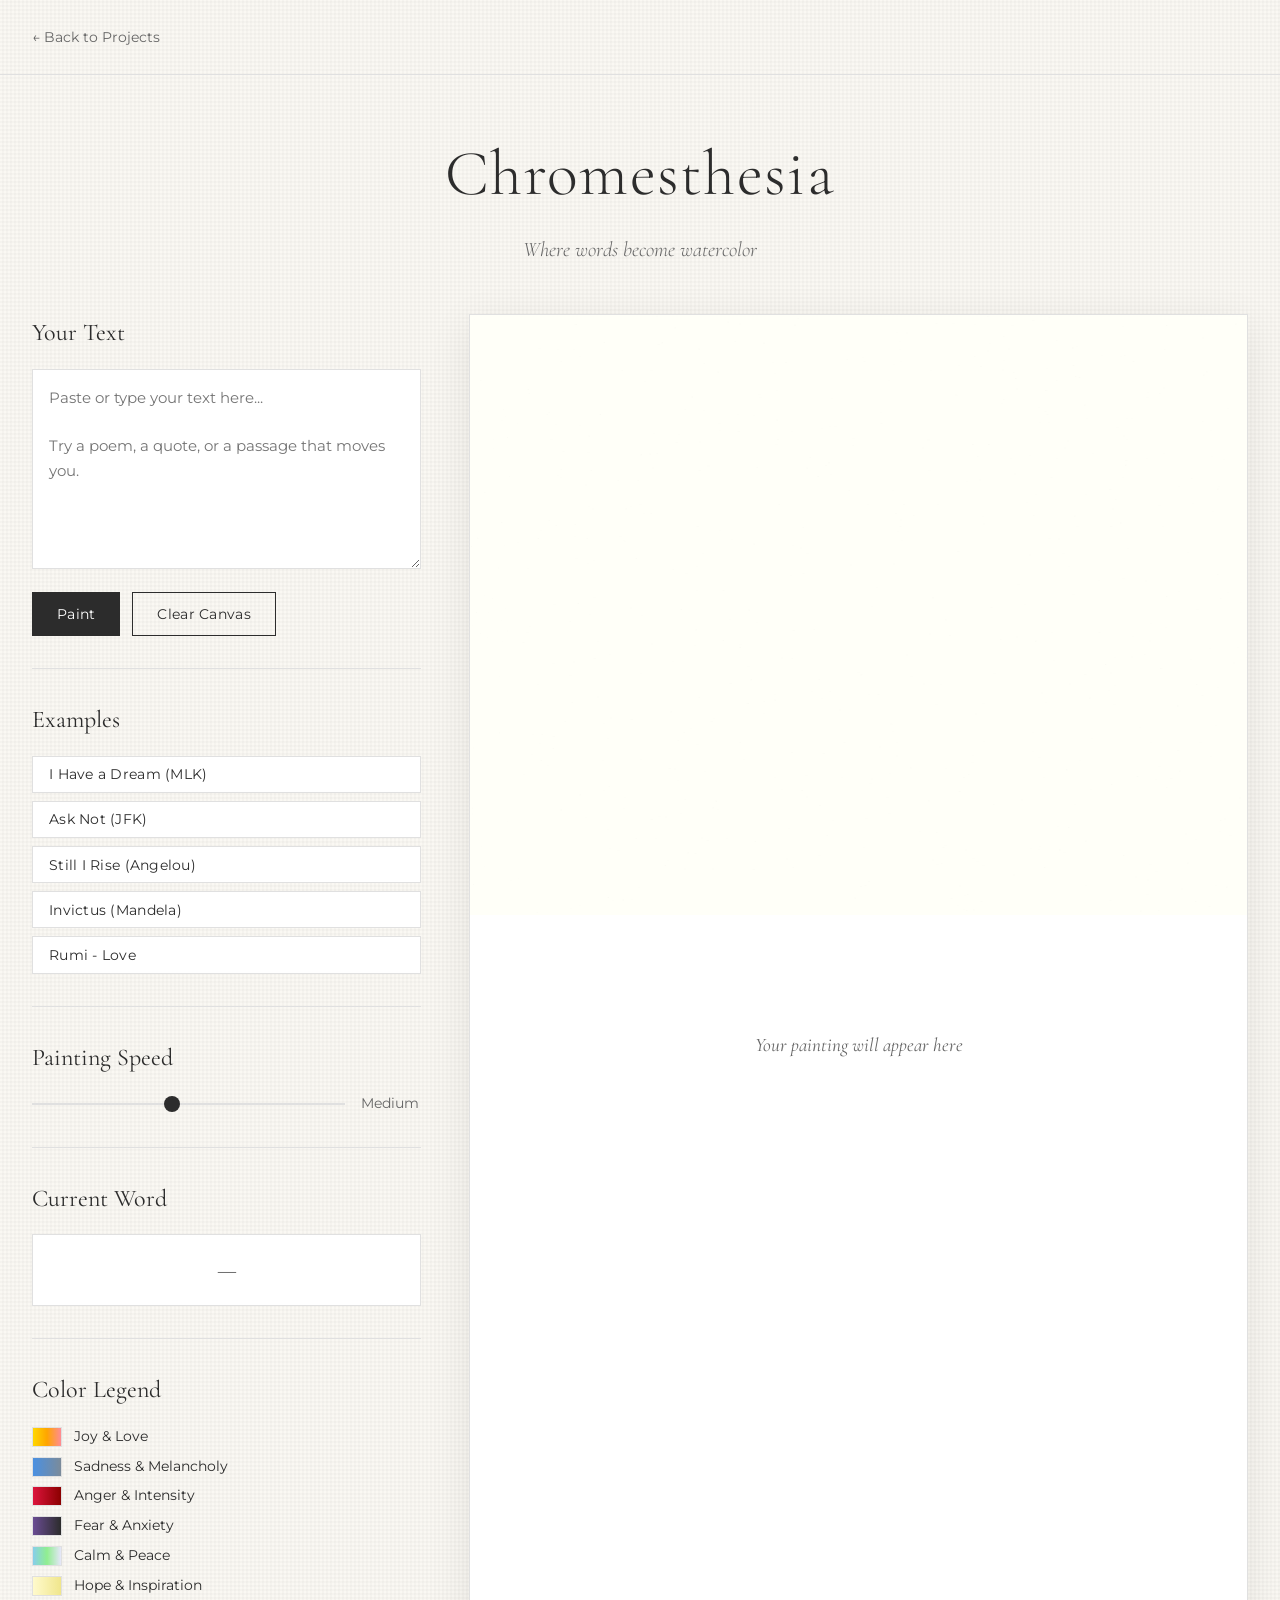
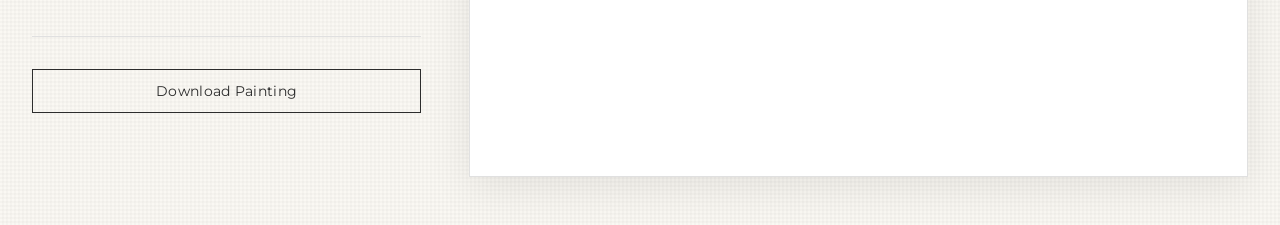
==== chromesthesia/index.html @ ac42b3e2 "Add Chromesthesia: A watercolor synesthesia web app - Creates beautiful watercolor paintings from te" ====
<!DOCTYPE html>
<html lang="en">
<head>
    <meta charset="UTF-8">
    <meta name="viewport" content="width=device-width, initial-scale=1.0">
    <title>Chromesthesia - Words as Watercolor</title>
    <link rel="preconnect" href="https://fonts.googleapis.com">
    <link rel="preconnect" href="https://fonts.gstatic.com" crossorigin>
    <link href="https://fonts.googleapis.com/css2?family=Cormorant+Garamond:ital,wght@0,300;0,400;0,500;1,300&family=Montserrat:wght@300;400&display=swap" rel="stylesheet">

    <style>
        * {
            margin: 0;
            padding: 0;
            box-sizing: border-box;
        }

        :root {
            --primary-text: #2c2c2c;
            --secondary-text: #666;
            --subtle-border: #e0e0e0;
            --paper-bg: #faf8f3;
        }

        body {
            font-family: 'Montserrat', sans-serif;
            background-color: var(--paper-bg);
            background-image:
                repeating-linear-gradient(0deg, transparent, transparent 2px, rgba(0,0,0,.02) 2px, rgba(0,0,0,.02) 4px),
                repeating-linear-gradient(90deg, transparent, transparent 2px, rgba(0,0,0,.02) 2px, rgba(0,0,0,.02) 4px);
            color: var(--primary-text);
            line-height: 1.6;
            min-height: 100vh;
        }

        nav {
            padding: 1.5rem 2rem;
            border-bottom: 1px solid var(--subtle-border);
        }

        nav a {
            color: var(--secondary-text);
            text-decoration: none;
            font-size: 0.9rem;
            transition: color 0.3s ease;
        }

        nav a:hover {
            color: var(--primary-text);
        }

        main {
            max-width: 1400px;
            margin: 0 auto;
            padding: 3rem 2rem;
        }

        header {
            text-align: center;
            margin-bottom: 3rem;
        }

        h1 {
            font-family: 'Cormorant Garamond', serif;
            font-size: 4rem;
            font-weight: 300;
            letter-spacing: 0.02em;
            margin-bottom: 0.5rem;
            color: var(--primary-text);
        }

        .subtitle {
            font-family: 'Cormorant Garamond', serif;
            font-size: 1.3rem;
            font-style: italic;
            color: var(--secondary-text);
            font-weight: 300;
        }

        .main-container {
            display: grid;
            grid-template-columns: 1fr 2fr;
            gap: 3rem;
            margin-top: 3rem;
        }

        .controls-panel {
            position: sticky;
            top: 2rem;
            height: fit-content;
        }

        .canvas-container {
            background: white;
            border: 1px solid var(--subtle-border);
            box-shadow: 0 10px 40px rgba(0,0,0,0.08);
            position: relative;
            overflow: hidden;
        }

        #watercolorCanvas {
            width: 100%;
            height: 600px;
            display: block;
            cursor: crosshair;
        }

        .section {
            margin-bottom: 2rem;
            padding-bottom: 2rem;
            border-bottom: 1px solid var(--subtle-border);
        }

        .section:last-child {
            border-bottom: none;
        }

        .section h2 {
            font-family: 'Cormorant Garamond', serif;
            font-size: 1.5rem;
            font-weight: 400;
            margin-bottom: 1rem;
            color: var(--primary-text);
        }

        textarea {
            width: 100%;
            min-height: 200px;
            padding: 1rem;
            border: 1px solid var(--subtle-border);
            background: white;
            font-family: 'Montserrat', sans-serif;
            font-size: 0.95rem;
            line-height: 1.6;
            resize: vertical;
            transition: border-color 0.3s ease;
        }

        textarea:focus {
            outline: none;
            border-color: #999;
        }

        .button-group {
            display: flex;
            gap: 0.75rem;
            margin-top: 1rem;
            flex-wrap: wrap;
        }

        button {
            padding: 0.75rem 1.5rem;
            border: 1px solid var(--primary-text);
            background: var(--primary-text);
            color: white;
            font-family: 'Montserrat', sans-serif;
            font-size: 0.9rem;
            cursor: pointer;
            transition: all 0.3s ease;
            letter-spacing: 0.02em;
        }

        button:hover {
            background: transparent;
            color: var(--primary-text);
        }

        button.secondary {
            background: transparent;
            color: var(--primary-text);
        }

        button.secondary:hover {
            background: var(--primary-text);
            color: white;
        }

        .examples-grid {
            display: grid;
            grid-template-columns: 1fr;
            gap: 0.5rem;
        }

        .example-btn {
            padding: 0.6rem 1rem;
            background: white;
            color: var(--primary-text);
            border: 1px solid var(--subtle-border);
            text-align: left;
            font-size: 0.85rem;
        }

        .example-btn:hover {
            border-color: var(--primary-text);
            background: var(--paper-bg);
        }

        .speed-control {
            display: flex;
            align-items: center;
            gap: 1rem;
            margin-top: 1rem;
        }

        .speed-control input[type="range"] {
            flex: 1;
            height: 2px;
            background: var(--subtle-border);
            outline: none;
            -webkit-appearance: none;
        }

        .speed-control input[type="range"]::-webkit-slider-thumb {
            -webkit-appearance: none;
            appearance: none;
            width: 16px;
            height: 16px;
            background: var(--primary-text);
            cursor: pointer;
            border-radius: 50%;
        }

        .speed-control input[type="range"]::-moz-range-thumb {
            width: 16px;
            height: 16px;
            background: var(--primary-text);
            cursor: pointer;
            border-radius: 50%;
            border: none;
        }

        .speed-label {
            font-size: 0.85rem;
            color: var(--secondary-text);
            min-width: 60px;
        }

        .current-word {
            margin-top: 1rem;
            padding: 1rem;
            background: white;
            border: 1px solid var(--subtle-border);
            min-height: 60px;
            display: flex;
            align-items: center;
            justify-content: center;
        }

        .current-word-text {
            font-family: 'Cormorant Garamond', serif;
            font-size: 1.5rem;
            font-style: italic;
            color: var(--secondary-text);
        }

        .legend {
            margin-top: 1rem;
        }

        .legend-item {
            display: flex;
            align-items: center;
            gap: 0.75rem;
            margin-bottom: 0.5rem;
            font-size: 0.85rem;
        }

        .legend-color {
            width: 30px;
            height: 20px;
            border: 1px solid var(--subtle-border);
        }

        .canvas-overlay {
            position: absolute;
            top: 0;
            left: 0;
            right: 0;
            bottom: 0;
            display: flex;
            align-items: center;
            justify-content: center;
            pointer-events: none;
            color: var(--secondary-text);
            font-family: 'Cormorant Garamond', serif;
            font-size: 1.2rem;
            font-style: italic;
        }

        .canvas-overlay.hidden {
            display: none;
        }

        @media (max-width: 1024px) {
            .main-container {
                grid-template-columns: 1fr;
            }

            .controls-panel {
                position: static;
            }

            h1 {
                font-size: 3rem;
            }
        }

        @media (max-width: 640px) {
            h1 {
                font-size: 2.5rem;
            }

            main {
                padding: 2rem 1rem;
            }

            #watercolorCanvas {
                height: 400px;
            }
        }

        .info-text {
            font-size: 0.85rem;
            color: var(--secondary-text);
            line-height: 1.6;
            margin-top: 0.5rem;
        }
    </style>
</head>
<body>
    <nav>
        <a href="/">← Back to Projects</a>
    </nav>

    <main>
        <header>
            <h1>Chromesthesia</h1>
            <p class="subtitle">Where words become watercolor</p>
        </header>

        <div class="main-container">
            <div class="controls-panel">
                <div class="section">
                    <h2>Your Text</h2>
                    <textarea id="textInput" placeholder="Paste or type your text here...

Try a poem, a quote, or a passage that moves you."></textarea>
                    <div class="button-group">
                        <button id="paintBtn">Paint</button>
                        <button id="clearBtn" class="secondary">Clear Canvas</button>
                    </div>
                </div>

                <div class="section">
                    <h2>Examples</h2>
                    <div class="examples-grid">
                        <button class="example-btn" data-example="mlk">I Have a Dream (MLK)</button>
                        <button class="example-btn" data-example="jfk">Ask Not (JFK)</button>
                        <button class="example-btn" data-example="angelou">Still I Rise (Angelou)</button>
                        <button class="example-btn" data-example="mandela">Invictus (Mandela)</button>
                        <button class="example-btn" data-example="rumi">Rumi - Love</button>
                    </div>
                </div>

                <div class="section">
                    <h2>Painting Speed</h2>
                    <div class="speed-control">
                        <input type="range" id="speedSlider" min="1" max="10" value="5" step="1">
                        <span class="speed-label" id="speedLabel">Medium</span>
                    </div>
                </div>

                <div class="section">
                    <h2>Current Word</h2>
                    <div class="current-word">
                        <span class="current-word-text" id="currentWord">—</span>
                    </div>
                </div>

                <div class="section">
                    <h2>Color Legend</h2>
                    <div class="legend">
                        <div class="legend-item">
                            <div class="legend-color" style="background: linear-gradient(to right, #FFD700, #FFA500, #FF8C94);"></div>
                            <span>Joy & Love</span>
                        </div>
                        <div class="legend-item">
                            <div class="legend-color" style="background: linear-gradient(to right, #4A90E2, #7B8B9A);"></div>
                            <span>Sadness & Melancholy</span>
                        </div>
                        <div class="legend-item">
                            <div class="legend-color" style="background: linear-gradient(to right, #DC143C, #8B0000);"></div>
                            <span>Anger & Intensity</span>
                        </div>
                        <div class="legend-item">
                            <div class="legend-color" style="background: linear-gradient(to right, #6A4C93, #2C2C2C);"></div>
                            <span>Fear & Anxiety</span>
                        </div>
                        <div class="legend-item">
                            <div class="legend-color" style="background: linear-gradient(to right, #87CEEB, #90EE90, #E6E6FA);"></div>
                            <span>Calm & Peace</span>
                        </div>
                        <div class="legend-item">
                            <div class="legend-color" style="background: linear-gradient(to right, #FFFACD, #F0E68C);"></div>
                            <span>Hope & Inspiration</span>
                        </div>
                    </div>
                </div>

                <div class="section">
                    <button id="downloadBtn" class="secondary" style="width: 100%;">Download Painting</button>
                </div>
            </div>

            <div class="canvas-container">
                <canvas id="watercolorCanvas"></canvas>
                <div class="canvas-overlay" id="canvasOverlay">
                    Your painting will appear here
                </div>
            </div>
        </div>
    </main>

    <script>
        // Emotion-to-color mapping dictionary
        const emotionColors = {
            // Joy & Positive
            joy: ['#FFD700', '#FFA500', '#FFB347'],
            happy: ['#FFD700', '#FFA500', '#FFE5B4'],
            love: ['#FF6B9D', '#FF8C94', '#FFB6C1'],
            beautiful: ['#FFB6C1', '#FFA07A', '#F0E68C'],
            wonderful: ['#FFD700', '#FFE4B5', '#FFA500'],
            peace: ['#87CEEB', '#B0E0E6', '#E0F6FF'],
            hope: ['#FFFACD', '#F0E68C', '#FFD700'],

            // Sadness & Melancholy
            sad: ['#4A90E2', '#708090', '#4682B4'],
            tears: ['#5F9EA0', '#4682B4', '#B0C4DE'],
            lonely: ['#778899', '#708090', '#696969'],
            melancholy: ['#6495ED', '#7B8B9A', '#A9A9A9'],
            sorrow: ['#4169E1', '#6A7B8C', '#556B2F'],

            // Anger & Intensity
            anger: ['#DC143C', '#B22222', '#8B0000'],
            rage: ['#8B0000', '#A52A2A', '#CD5C5C'],
            hate: ['#8B0000', '#800000', '#4B0000'],
            fierce: ['#FF4500', '#FF6347', '#DC143C'],

            // Fear & Anxiety
            fear: ['#6A4C93', '#4A4A4A', '#2F2F2F'],
            anxiety: ['#483D8B', '#2F4F4F', '#36454F'],
            dark: ['#2C2C2C', '#1C1C1C', '#0A0A0A'],
            shadow: ['#36454F', '#2F4F4F', '#1C1C1C'],

            // Calm & Peace
            calm: ['#B0E0E6', '#ADD8E6', '#E0F6FF'],
            serene: ['#E6E6FA', '#D8BFD8', '#DDA0DD'],
            tranquil: ['#98D8C8', '#7FFFD4', '#AFEEEE'],
            gentle: ['#F0E68C', '#EEE8AA', '#FAFAD2'],

            // Hope & Inspiration
            dream: ['#FFE4B5', '#F0E68C', '#FFFACD'],
            inspire: ['#FFD700', '#FFA500', '#FFE5B4'],
            faith: ['#F0E68C', '#FFFACD', '#E6E6FA'],
            glory: ['#FFD700', '#FFA500', '#FF8C00'],

            // Nature & Life
            life: ['#90EE90', '#98FB98', '#00FA9A'],
            nature: ['#228B22', '#32CD32', '#7CFC00'],
            sun: ['#FFD700', '#FFA500', '#FF8C00'],
            sky: ['#87CEEB', '#00BFFF', '#1E90FF'],
            ocean: ['#4682B4', '#5F9EA0', '#20B2AA'],

            // Neutral
            neutral: ['#D3D3D3', '#C0C0C0', '#B8B8B8']
        };

        // Sentiment word lists
        const sentimentWords = {
            positive: ['good', 'great', 'excellent', 'perfect', 'amazing', 'wonderful', 'fantastic', 'brilliant', 'magnificent', 'beautiful', 'lovely', 'delightful', 'charming', 'pleasant', 'joyful', 'cheerful', 'bright', 'radiant', 'glorious', 'blessed', 'grateful', 'thankful', 'appreciate', 'admire', 'adore', 'treasure', 'cherish'],
            negative: ['bad', 'terrible', 'awful', 'horrible', 'dreadful', 'poor', 'worse', 'worst', 'ugly', 'nasty', 'evil', 'wicked', 'cruel', 'harsh', 'bitter', 'painful', 'hurt', 'harm', 'damage', 'destroy', 'ruin', 'devastate', 'miserable', 'suffering', 'agony', 'torment'],
            intensity: ['very', 'extremely', 'incredibly', 'absolutely', 'completely', 'totally', 'utterly', 'deeply', 'profoundly', 'intensely', 'powerfully', 'strongly', 'fiercely', 'passionately', 'fervently'],
            action: ['fight', 'battle', 'struggle', 'strive', 'rise', 'stand', 'march', 'triumph', 'conquer', 'overcome', 'achieve', 'accomplish', 'succeed', 'win', 'victory']
        };

        // Example texts
        const examples = {
            mlk: `I have a dream that one day this nation will rise up and live out the true meaning of its creed: "We hold these truths to be self-evident, that all men are created equal." I have a dream that my four little children will one day live in a nation where they will not be judged by the color of their skin but by the content of their character.`,

            jfk: `And so, my fellow Americans: ask not what your country can do for you — ask what you can do for your country. My fellow citizens of the world: ask not what America will do for you, but what together we can do for the freedom of man.`,

            angelou: `You may write me down in history with your bitter, twisted lies. You may trod me in the very dirt, but still, like dust, I'll rise. Does my sassiness upset you? Why are you beset with gloom? Just like moons and like suns, with the certainty of tides, just like hopes springing high, still I'll rise.`,

            mandela: `Out of the night that covers me, black as the pit from pole to pole, I thank whatever gods may be for my unconquerable soul. In the fell clutch of circumstance I have not winced nor cried aloud. Under the bludgeonings of chance my head is bloody, but unbowed.`,

            rumi: `Let yourself be silently drawn by the strange pull of what you really love. It will not lead you astray. The wound is the place where the Light enters you. Don't grieve. Anything you lose comes round in another form. Love is the bridge between you and everything.`
        };

        // Canvas setup
        const canvas = document.getElementById('watercolorCanvas');
        const ctx = canvas.getContext('2d');
        const overlay = document.getElementById('canvasOverlay');

        let isAnimating = false;
        let animationSpeed = 500; // milliseconds per word

        function setupCanvas() {
            const container = canvas.parentElement;
            const rect = container.getBoundingClientRect();
            canvas.width = rect.width;
            canvas.height = 600;

            // Create paper texture background
            ctx.fillStyle = '#FFFFF8';
            ctx.fillRect(0, 0, canvas.width, canvas.height);

            // Add subtle paper texture
            for (let i = 0; i < 1000; i++) {
                ctx.fillStyle = `rgba(0, 0, 0, ${Math.random() * 0.02})`;
                ctx.fillRect(
                    Math.random() * canvas.width,
                    Math.random() * canvas.height,
                    1, 1
                );
            }
        }

        // Get color for a word
        function getColorForWord(word) {
            word = word.toLowerCase().trim();

            // Check direct emotion mapping
            for (const [emotion, colors] of Object.entries(emotionColors)) {
                if (word.includes(emotion) || emotion.includes(word)) {
                    return colors[Math.floor(Math.random() * colors.length)];
                }
            }

            // Check sentiment
            if (sentimentWords.positive.some(w => word.includes(w) || w.includes(word))) {
                return emotionColors.joy[Math.floor(Math.random() * emotionColors.joy.length)];
            }
            if (sentimentWords.negative.some(w => word.includes(w) || w.includes(word))) {
                return emotionColors.sad[Math.floor(Math.random() * emotionColors.sad.length)];
            }
            if (sentimentWords.intensity.some(w => word.includes(w) || w.includes(word))) {
                return emotionColors.fierce[Math.floor(Math.random() * emotionColors.fierce.length)];
            }
            if (sentimentWords.action.some(w => word.includes(w) || w.includes(word))) {
                return emotionColors.anger[Math.floor(Math.random() * emotionColors.anger.length)];
            }

            // Default to neutral
            return emotionColors.neutral[Math.floor(Math.random() * emotionColors.neutral.length)];
        }

        // Paint a watercolor blob
        function paintWatercolorBlob(x, y, color, size) {
            const layers = 5 + Math.floor(Math.random() * 3);

            for (let layer = 0; layer < layers; layer++) {
                const layerSize = size * (1 - layer * 0.15);
                const layerOpacity = 0.3 - (layer * 0.05);
                const offsetX = (Math.random() - 0.5) * size * 0.3;
                const offsetY = (Math.random() - 0.5) * size * 0.3;

                // Create gradient for soft edges
                const gradient = ctx.createRadialGradient(
                    x + offsetX, y + offsetY, 0,
                    x + offsetX, y + offsetY, layerSize
                );

                // Parse color and add transparency
                const r = parseInt(color.slice(1, 3), 16);
                const g = parseInt(color.slice(3, 5), 16);
                const b = parseInt(color.slice(5, 7), 16);

                gradient.addColorStop(0, `rgba(${r}, ${g}, ${b}, ${layerOpacity})`);
                gradient.addColorStop(0.5, `rgba(${r}, ${g}, ${b}, ${layerOpacity * 0.6})`);
                gradient.addColorStop(1, `rgba(${r}, ${g}, ${b}, 0)`);

                ctx.fillStyle = gradient;

                // Draw organic shape
                ctx.beginPath();
                const points = 8 + Math.floor(Math.random() * 4);
                for (let i = 0; i < points; i++) {
                    const angle = (i / points) * Math.PI * 2;
                    const radiusVariation = 0.8 + Math.random() * 0.4;
                    const radius = layerSize * radiusVariation;
                    const px = x + offsetX + Math.cos(angle) * radius;
                    const py = y + offsetY + Math.sin(angle) * radius;

                    if (i === 0) {
                        ctx.moveTo(px, py);
                    } else {
                        ctx.lineTo(px, py);
                    }
                }
                ctx.closePath();
                ctx.fill();
            }

            // Add color pooling effect (darker center)
            const poolGradient = ctx.createRadialGradient(x, y, 0, x, y, size * 0.3);
            const r = parseInt(color.slice(1, 3), 16);
            const g = parseInt(color.slice(3, 5), 16);
            const b = parseInt(color.slice(5, 7), 16);

            poolGradient.addColorStop(0, `rgba(${Math.max(0, r - 30)}, ${Math.max(0, g - 30)}, ${Math.max(0, b - 30)}, 0.2)`);
            poolGradient.addColorStop(1, `rgba(${r}, ${g}, ${b}, 0)`);

            ctx.fillStyle = poolGradient;
            ctx.beginPath();
            ctx.arc(x, y, size * 0.3, 0, Math.PI * 2);
            ctx.fill();
        }

        // Main painting function
        async function paintText(text) {
            if (isAnimating) return;
            isAnimating = true;
            overlay.classList.add('hidden');

            setupCanvas();

            const words = text.split(/\s+/).filter(w => w.length > 0);
            const currentWordDisplay = document.getElementById('currentWord');

            for (let i = 0; i < words.length; i++) {
                const word = words[i];
                currentWordDisplay.textContent = word;

                const color = getColorForWord(word);

                // Random position with some clustering
                const x = Math.random() * canvas.width;
                const y = Math.random() * canvas.height;
                const size = 30 + Math.random() * 60;

                paintWatercolorBlob(x, y, color, size);

                await new Promise(resolve => setTimeout(resolve, animationSpeed));
            }

            currentWordDisplay.textContent = '—';
            isAnimating = false;
        }

        // Event listeners
        document.getElementById('paintBtn').addEventListener('click', () => {
            const text = document.getElementById('textInput').value.trim();
            if (text) {
                paintText(text);
            }
        });

        document.getElementById('clearBtn').addEventListener('click', () => {
            setupCanvas();
            overlay.classList.remove('hidden');
            document.getElementById('currentWord').textContent = '—';
        });

        document.getElementById('downloadBtn').addEventListener('click', () => {
            const link = document.createElement('a');
            link.download = 'chromesthesia-painting.png';
            link.href = canvas.toDataURL();
            link.click();
        });

        // Example buttons
        document.querySelectorAll('.example-btn').forEach(btn => {
            btn.addEventListener('click', () => {
                const example = btn.dataset.example;
                document.getElementById('textInput').value = examples[example];
            });
        });

        // Speed control
        const speedSlider = document.getElementById('speedSlider');
        const speedLabel = document.getElementById('speedLabel');
        const speedLabels = ['Slowest', 'Slower', 'Slow', 'Medium-Slow', 'Medium', 'Medium-Fast', 'Fast', 'Faster', 'Fastest', 'Instant'];

        speedSlider.addEventListener('input', (e) => {
            const value = parseInt(e.target.value);
            speedLabel.textContent = speedLabels[value - 1];

            // Speed from 1000ms (slowest) to 50ms (fastest)
            animationSpeed = 1100 - (value * 100);
        });

        // Initialize
        setupCanvas();

        // Handle window resize
        window.addEventListener('resize', () => {
            if (!isAnimating) {
                setupCanvas();
            }
        });
    </script>
</body>
</html>
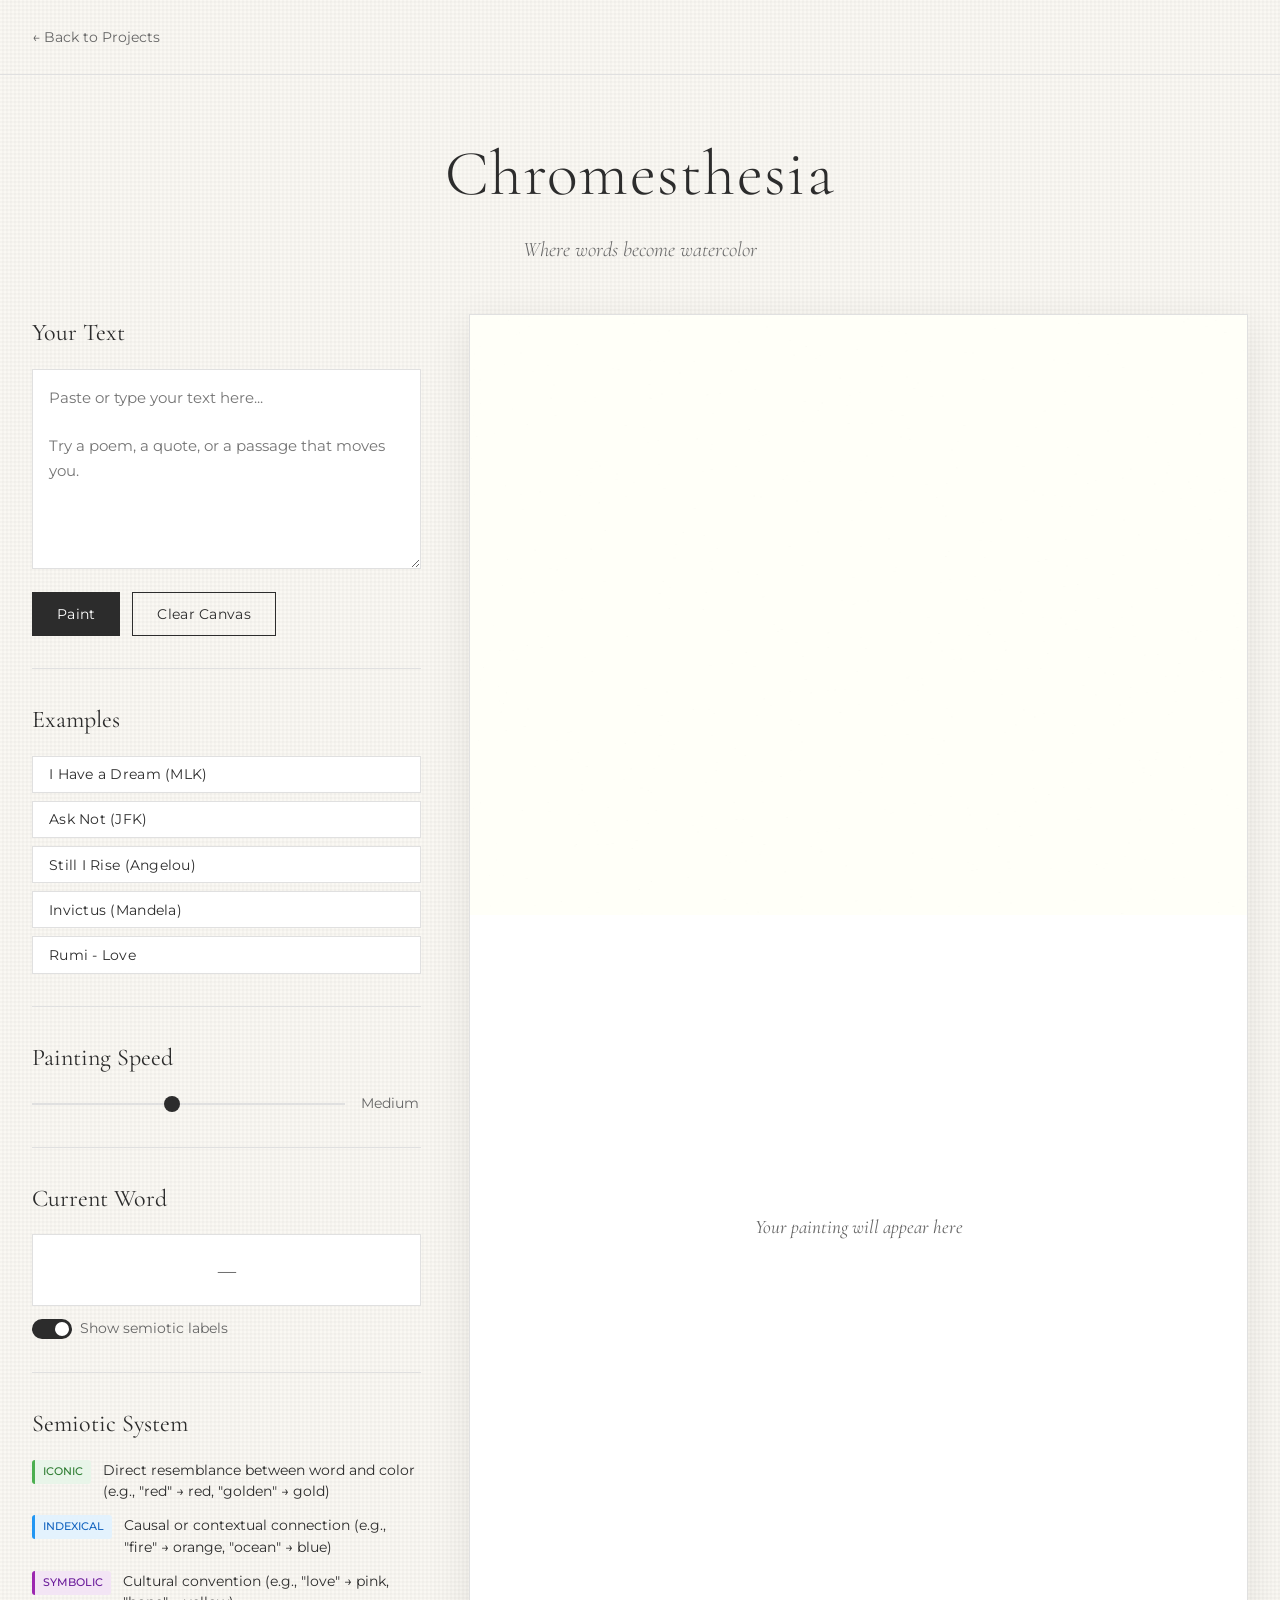
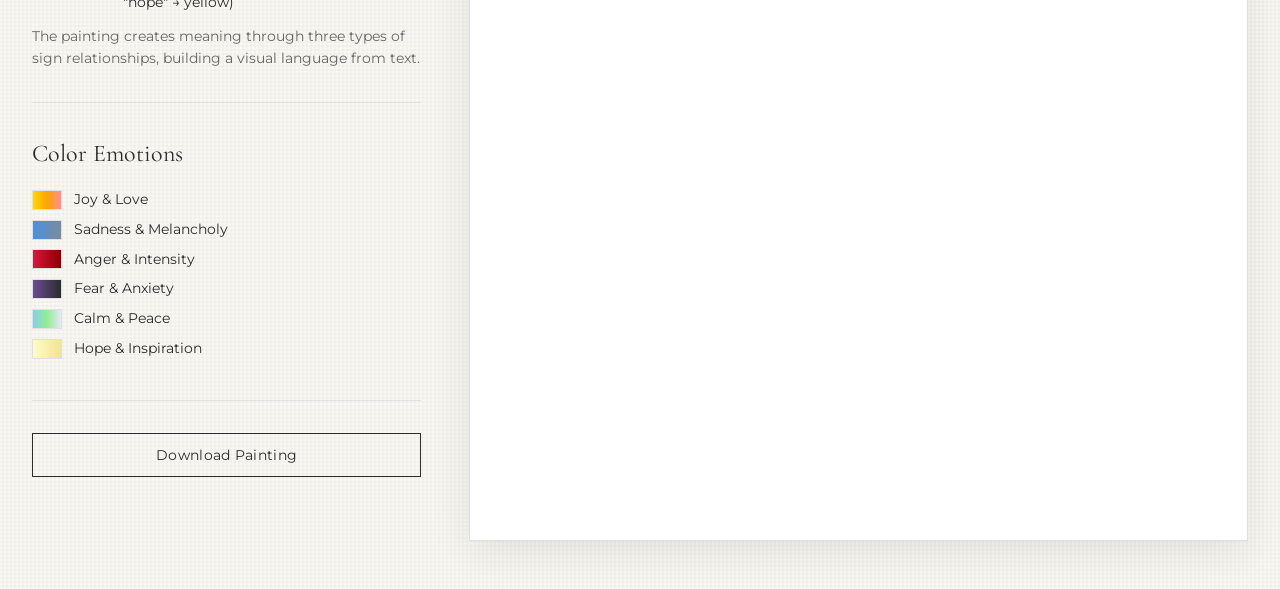
==== commit efe9b6d5: "Add sophisticated semiotic framework to Chromesthesia Implements a comprehensive semiotic system bas" ====
--- a/chromesthesia/index.html
+++ b/chromesthesia/index.html
@@ -325,6 +325,120 @@
             line-height: 1.6;
             margin-top: 0.5rem;
         }
+
+        .semiotic-indicator {
+            position: absolute;
+            font-size: 0.7rem;
+            font-family: 'Montserrat', sans-serif;
+            padding: 0.25rem 0.5rem;
+            background: rgba(255, 255, 255, 0.9);
+            border: 1px solid var(--subtle-border);
+            border-radius: 3px;
+            pointer-events: none;
+            z-index: 10;
+            color: var(--primary-text);
+        }
+
+        .semiotic-type-iconic { border-left: 3px solid #4CAF50; }
+        .semiotic-type-indexical { border-left: 3px solid #2196F3; }
+        .semiotic-type-symbolic { border-left: 3px solid #9C27B0; }
+
+        .word-context {
+            font-size: 0.75rem;
+            color: var(--secondary-text);
+            margin-top: 0.25rem;
+        }
+
+        .semiotic-legend-item {
+            display: flex;
+            align-items: flex-start;
+            gap: 0.75rem;
+            margin-bottom: 0.75rem;
+            font-size: 0.85rem;
+        }
+
+        .semiotic-badge {
+            display: inline-block;
+            padding: 0.2rem 0.5rem;
+            border-radius: 3px;
+            font-size: 0.7rem;
+            font-weight: 500;
+            white-space: nowrap;
+        }
+
+        .badge-iconic {
+            background: #E8F5E9;
+            color: #2E7D32;
+            border-left: 3px solid #4CAF50;
+        }
+
+        .badge-indexical {
+            background: #E3F2FD;
+            color: #1565C0;
+            border-left: 3px solid #2196F3;
+        }
+
+        .badge-symbolic {
+            background: #F3E5F5;
+            color: #6A1B9A;
+            border-left: 3px solid #9C27B0;
+        }
+
+        .toggle-container {
+            display: flex;
+            align-items: center;
+            gap: 0.5rem;
+            margin-top: 0.75rem;
+        }
+
+        .toggle-switch {
+            position: relative;
+            width: 40px;
+            height: 20px;
+        }
+
+        .toggle-switch input {
+            opacity: 0;
+            width: 0;
+            height: 0;
+        }
+
+        .toggle-slider {
+            position: absolute;
+            cursor: pointer;
+            top: 0;
+            left: 0;
+            right: 0;
+            bottom: 0;
+            background-color: #ccc;
+            transition: 0.3s;
+            border-radius: 20px;
+        }
+
+        .toggle-slider:before {
+            position: absolute;
+            content: "";
+            height: 14px;
+            width: 14px;
+            left: 3px;
+            bottom: 3px;
+            background-color: white;
+            transition: 0.3s;
+            border-radius: 50%;
+        }
+
+        input:checked + .toggle-slider {
+            background-color: var(--primary-text);
+        }
+
+        input:checked + .toggle-slider:before {
+            transform: translateX(20px);
+        }
+
+        .toggle-label {
+            font-size: 0.85rem;
+            color: var(--secondary-text);
+        }
     </style>
 </head>
 <body>
@@ -375,10 +489,37 @@
                     <div class="current-word">
                         <span class="current-word-text" id="currentWord">—</span>
                     </div>
+                    <div class="word-context" id="wordContext"></div>
+                    <div class="toggle-container">
+                        <label class="toggle-switch">
+                            <input type="checkbox" id="showIndicators" checked>
+                            <span class="toggle-slider"></span>
+                        </label>
+                        <span class="toggle-label">Show semiotic labels</span>
+                    </div>
                 </div>
 
                 <div class="section">
-                    <h2>Color Legend</h2>
+                    <h2>Semiotic System</h2>
+                    <div class="legend">
+                        <div class="semiotic-legend-item">
+                            <span class="semiotic-badge badge-iconic">ICONIC</span>
+                            <span>Direct resemblance between word and color (e.g., "red" → red, "golden" → gold)</span>
+                        </div>
+                        <div class="semiotic-legend-item">
+                            <span class="semiotic-badge badge-indexical">INDEXICAL</span>
+                            <span>Causal or contextual connection (e.g., "fire" → orange, "ocean" → blue)</span>
+                        </div>
+                        <div class="semiotic-legend-item">
+                            <span class="semiotic-badge badge-symbolic">SYMBOLIC</span>
+                            <span>Cultural convention (e.g., "love" → pink, "hope" → yellow)</span>
+                        </div>
+                    </div>
+                    <p class="info-text">The painting creates meaning through three types of sign relationships, building a visual language from text.</p>
+                </div>
+
+                <div class="section">
+                    <h2>Color Emotions</h2>
                     <div class="legend">
                         <div class="legend-item">
                             <div class="legend-color" style="background: linear-gradient(to right, #FFD700, #FFA500, #FF8C94);"></div>
@@ -422,66 +563,281 @@
     </main>
 
     <script>
-        // Emotion-to-color mapping dictionary
-        const emotionColors = {
-            // Joy & Positive
+        // ============================================
+        // SEMIOTIC FRAMEWORK
+        // ============================================
+
+        // Semiotic sign types (Peircean triadic structure)
+        const SIGN_TYPES = {
+            ICONIC: 'iconic',        // Direct resemblance
+            INDEXICAL: 'indexical',  // Causal/contextual
+            SYMBOLIC: 'symbolic'     // Cultural convention
+        };
+
+        // Iconic mappings - direct color resemblance
+        const iconicMappings = {
+            // Color words map directly to their colors
+            red: '#DC143C',
+            blue: '#4682B4',
+            green: '#228B22',
+            yellow: '#FFD700',
+            orange: '#FFA500',
+            purple: '#800080',
+            pink: '#FFB6C1',
+            black: '#2C2C2C',
+            white: '#F5F5F5',
+            gray: '#808080',
+            grey: '#808080',
+            gold: '#FFD700',
+            golden: '#FFD700',
+            silver: '#C0C0C0',
+            crimson: '#DC143C',
+            scarlet: '#FF2400',
+            azure: '#007FFF',
+            violet: '#8F00FF',
+            indigo: '#4B0082'
+        };
+
+        // Indexical mappings - causal/contextual relationships
+        const indexicalMappings = {
+            // Natural phenomena
+            fire: ['#FF4500', '#FF6347', '#FFA500'],
+            flame: ['#FF4500', '#FF8C00', '#FFD700'],
+            sun: ['#FFD700', '#FFA500', '#FF8C00'],
+            sunset: ['#FF6347', '#FF7F50', '#FFD700'],
+            sunrise: ['#FFD700', '#FFA07A', '#FF8C94'],
+            sky: ['#87CEEB', '#00BFFF', '#1E90FF'],
+            ocean: ['#4682B4', '#5F9EA0', '#20B2AA'],
+            sea: ['#4682B4', '#5F9EA0', '#006994'],
+            water: ['#4682B4', '#5F9EA0', '#B0E0E6'],
+            forest: ['#228B22', '#006400', '#2E8B57'],
+            grass: ['#7CFC00', '#32CD32', '#90EE90'],
+            earth: ['#8B4513', '#A0522D', '#D2691E'],
+            soil: ['#8B4513', '#654321', '#704214'],
+            storm: ['#2F4F4F', '#36454F', '#4B4B4B'],
+            rain: ['#708090', '#778899', '#B0C4DE'],
+            snow: ['#FFFAFA', '#F0F8FF', '#E6E6FA'],
+            ice: ['#B0E0E6', '#ADD8E6', '#E0F6FF'],
+            night: ['#191970', '#000080', '#0C0C0C'],
+            dawn: ['#FFE4B5', '#FFDAB9', '#FFA07A'],
+            dusk: ['#B8860B', '#CD853F', '#8B7355'],
+
+            // Physical states
+            blood: ['#8B0000', '#A52A2A', '#DC143C'],
+            ash: ['#B2BEB5', '#A9A9A9', '#808080'],
+            dust: ['#C0C0C0', '#D3D3D3', '#E5E4E2'],
+            smoke: ['#738678', '#848884', '#A9A9A9']
+        };
+
+        // Symbolic mappings - cultural conventions
+        const symbolicMappings = {
+            // Emotions (cultural associations)
+            love: ['#FF6B9D', '#FF8C94', '#FFB6C1'],
+            passion: ['#DC143C', '#8B0000', '#FF1493'],
+            romance: ['#FF69B4', '#FFB6C1', '#FFC0CB'],
+
             joy: ['#FFD700', '#FFA500', '#FFB347'],
             happy: ['#FFD700', '#FFA500', '#FFE5B4'],
-            love: ['#FF6B9D', '#FF8C94', '#FFB6C1'],
-            beautiful: ['#FFB6C1', '#FFA07A', '#F0E68C'],
-            wonderful: ['#FFD700', '#FFE4B5', '#FFA500'],
-            peace: ['#87CEEB', '#B0E0E6', '#E0F6FF'],
-            hope: ['#FFFACD', '#F0E68C', '#FFD700'],
-
-            // Sadness & Melancholy
+            happiness: ['#FFD700', '#FFE4B5', '#FFFACD'],
+            delight: ['#FFD700', '#FFE4B5', '#FFA500'],
+            bliss: ['#FFFACD', '#F0E68C', '#FFD700'],
+
             sad: ['#4A90E2', '#708090', '#4682B4'],
+            sadness: ['#4682B4', '#5F9EA0', '#778899'],
             tears: ['#5F9EA0', '#4682B4', '#B0C4DE'],
+            grief: ['#4169E1', '#6A7B8C', '#696969'],
+            sorrow: ['#4169E1', '#6A7B8C', '#556B2F'],
+            melancholy: ['#6495ED', '#7B8B9A', '#A9A9A9'],
             lonely: ['#778899', '#708090', '#696969'],
-            melancholy: ['#6495ED', '#7B8B9A', '#A9A9A9'],
-            sorrow: ['#4169E1', '#6A7B8C', '#556B2F'],
-
-            // Anger & Intensity
+
             anger: ['#DC143C', '#B22222', '#8B0000'],
             rage: ['#8B0000', '#A52A2A', '#CD5C5C'],
+            fury: ['#B22222', '#8B0000', '#DC143C'],
             hate: ['#8B0000', '#800000', '#4B0000'],
-            fierce: ['#FF4500', '#FF6347', '#DC143C'],
-
-            // Fear & Anxiety
+
             fear: ['#6A4C93', '#4A4A4A', '#2F2F2F'],
             anxiety: ['#483D8B', '#2F4F4F', '#36454F'],
-            dark: ['#2C2C2C', '#1C1C1C', '#0A0A0A'],
-            shadow: ['#36454F', '#2F4F4F', '#1C1C1C'],
-
-            // Calm & Peace
+            terror: ['#2C2C2C', '#1C1C1C', '#000000'],
+            dread: ['#36454F', '#2F4F4F', '#1C1C1C'],
+
+            peace: ['#87CEEB', '#B0E0E6', '#E0F6FF'],
             calm: ['#B0E0E6', '#ADD8E6', '#E0F6FF'],
             serene: ['#E6E6FA', '#D8BFD8', '#DDA0DD'],
             tranquil: ['#98D8C8', '#7FFFD4', '#AFEEEE'],
             gentle: ['#F0E68C', '#EEE8AA', '#FAFAD2'],
 
-            // Hope & Inspiration
+            hope: ['#FFFACD', '#F0E68C', '#FFD700'],
             dream: ['#FFE4B5', '#F0E68C', '#FFFACD'],
+            faith: ['#F0E68C', '#FFFACD', '#E6E6FA'],
             inspire: ['#FFD700', '#FFA500', '#FFE5B4'],
-            faith: ['#F0E68C', '#FFFACD', '#E6E6FA'],
+            aspire: ['#FFFACD', '#FFE4B5', '#F0E68C'],
+
+            // Abstract concepts
+            freedom: ['#87CEEB', '#00BFFF', '#E0F6FF'],
+            liberty: ['#4169E1', '#1E90FF', '#87CEEB'],
+            truth: ['#F0F8FF', '#E6E6FA', '#FFFFFF'],
+            justice: ['#4169E1', '#1E90FF', '#000080'],
+            purity: ['#FFFAFA', '#F0F8FF', '#FFFFFF'],
+            innocence: ['#FFFFF0', '#FFFAF0', '#FFF8DC'],
+            wisdom: ['#6A4C93', '#9370DB', '#8A7B9A'],
+            knowledge: ['#4169E1', '#6495ED', '#87CEEB'],
+            power: ['#8B0000', '#B8860B', '#2C2C2C'],
+            strength: ['#8B4513', '#A0522D', '#D2691E'],
+            courage: ['#DC143C', '#FF6347', '#FF8C00'],
+            victory: ['#FFD700', '#FFA500', '#FF8C00'],
+            triumph: ['#FFD700', '#FF8C00', '#FFA500'],
             glory: ['#FFD700', '#FFA500', '#FF8C00'],
-
-            // Nature & Life
+            honor: ['#4169E1', '#1E90FF', '#FFD700'],
+
+            // Life & Death
             life: ['#90EE90', '#98FB98', '#00FA9A'],
-            nature: ['#228B22', '#32CD32', '#7CFC00'],
-            sun: ['#FFD700', '#FFA500', '#FF8C00'],
-            sky: ['#87CEEB', '#00BFFF', '#1E90FF'],
-            ocean: ['#4682B4', '#5F9EA0', '#20B2AA'],
-
-            // Neutral
-            neutral: ['#D3D3D3', '#C0C0C0', '#B8B8B8']
+            death: ['#2C2C2C', '#1C1C1C', '#000000'],
+            birth: ['#FFB6C1', '#FFC0CB', '#FFE4E1'],
+            rebirth: ['#90EE90', '#98FB98', '#F0E68C'],
+
+            // Time
+            eternal: ['#E6E6FA', '#D8BFD8', '#DDA0DD'],
+            forever: ['#87CEEB', '#B0E0E6', '#E0F6FF'],
+            ancient: ['#8B7355', '#A0826D', '#BC9B82'],
+
+            // Morality
+            good: ['#FFD700', '#F0E68C', '#90EE90'],
+            evil: ['#2C2C2C', '#1C1C1C', '#8B0000'],
+            divine: ['#FFD700', '#E6E6FA', '#F0F8FF'],
+            sacred: ['#E6E6FA', '#D8BFD8', '#FFD700'],
+            blessed: ['#FFFACD', '#F0E68C', '#E6E6FA']
         };
 
-        // Sentiment word lists
-        const sentimentWords = {
-            positive: ['good', 'great', 'excellent', 'perfect', 'amazing', 'wonderful', 'fantastic', 'brilliant', 'magnificent', 'beautiful', 'lovely', 'delightful', 'charming', 'pleasant', 'joyful', 'cheerful', 'bright', 'radiant', 'glorious', 'blessed', 'grateful', 'thankful', 'appreciate', 'admire', 'adore', 'treasure', 'cherish'],
-            negative: ['bad', 'terrible', 'awful', 'horrible', 'dreadful', 'poor', 'worse', 'worst', 'ugly', 'nasty', 'evil', 'wicked', 'cruel', 'harsh', 'bitter', 'painful', 'hurt', 'harm', 'damage', 'destroy', 'ruin', 'devastate', 'miserable', 'suffering', 'agony', 'torment'],
-            intensity: ['very', 'extremely', 'incredibly', 'absolutely', 'completely', 'totally', 'utterly', 'deeply', 'profoundly', 'intensely', 'powerfully', 'strongly', 'fiercely', 'passionately', 'fervently'],
-            action: ['fight', 'battle', 'struggle', 'strive', 'rise', 'stand', 'march', 'triumph', 'conquer', 'overcome', 'achieve', 'accomplish', 'succeed', 'win', 'victory']
+        // Neutral fallback
+        const neutralColors = ['#D3D3D3', '#C0C0C0', '#B8B8B8'];
+
+        // Additional sentiment modifiers
+        const sentimentModifiers = {
+            positive: ['good', 'great', 'excellent', 'perfect', 'amazing', 'fantastic', 'brilliant', 'magnificent', 'beautiful', 'lovely', 'delightful', 'charming', 'pleasant', 'cheerful', 'bright', 'radiant', 'grateful', 'thankful'],
+            negative: ['bad', 'terrible', 'awful', 'horrible', 'dreadful', 'poor', 'worse', 'worst', 'ugly', 'nasty', 'wicked', 'cruel', 'harsh', 'bitter', 'painful', 'hurt', 'harm', 'destroy', 'ruin', 'miserable'],
+            intensity: ['very', 'extremely', 'incredibly', 'absolutely', 'completely', 'totally', 'utterly', 'deeply', 'profoundly', 'intensely', 'powerfully', 'strongly', 'fiercely', 'passionately'],
+            action: ['fight', 'battle', 'struggle', 'strive', 'rise', 'stand', 'march', 'conquer', 'overcome', 'achieve', 'accomplish', 'succeed', 'win']
         };
+
+        // ============================================
+        // SEMIOTIC ANALYSIS FUNCTIONS
+        // ============================================
+
+        // Analyze word and return semiotic sign structure
+        function analyzeSemioticSign(word, context = {}) {
+            const cleanWord = word.toLowerCase().replace(/[.,!?;:"'\-]/g, '').trim();
+
+            // Check ICONIC first (direct resemblance)
+            if (iconicMappings[cleanWord]) {
+                return {
+                    word: word,
+                    signType: SIGN_TYPES.ICONIC,
+                    color: iconicMappings[cleanWord],
+                    explanation: `"${word}" directly resembles its color`
+                };
+            }
+
+            // Check INDEXICAL (causal/contextual)
+            for (const [key, colors] of Object.entries(indexicalMappings)) {
+                if (cleanWord.includes(key) || key.includes(cleanWord)) {
+                    const selectedColor = colors[Math.floor(Math.random() * colors.length)];
+                    return {
+                        word: word,
+                        signType: SIGN_TYPES.INDEXICAL,
+                        color: selectedColor,
+                        explanation: `"${word}" has causal connection to ${key}`
+                    };
+                }
+            }
+
+            // Check SYMBOLIC (cultural convention)
+            for (const [key, colors] of Object.entries(symbolicMappings)) {
+                if (cleanWord.includes(key) || key.includes(cleanWord)) {
+                    let selectedColor = colors[Math.floor(Math.random() * colors.length)];
+
+                    // Apply contextual modification
+                    if (context.previousEmotion && context.blendingEnabled) {
+                        selectedColor = blendColors(context.previousColor, selectedColor, 0.3);
+                    }
+
+                    return {
+                        word: word,
+                        signType: SIGN_TYPES.SYMBOLIC,
+                        color: selectedColor,
+                        explanation: `"${word}" has symbolic meaning of ${key}`
+                    };
+                }
+            }
+
+            // Fallback to sentiment analysis
+            return analyzeSentiment(word, context);
+        }
+
+        // Sentiment-based analysis for words without direct mappings
+        function analyzeSentiment(word, context) {
+            const cleanWord = word.toLowerCase();
+
+            if (sentimentModifiers.positive.some(w => cleanWord.includes(w))) {
+                return {
+                    word: word,
+                    signType: SIGN_TYPES.SYMBOLIC,
+                    color: symbolicMappings.joy[Math.floor(Math.random() * symbolicMappings.joy.length)],
+                    explanation: `"${word}" has positive sentiment`
+                };
+            }
+
+            if (sentimentModifiers.negative.some(w => cleanWord.includes(w))) {
+                return {
+                    word: word,
+                    signType: SIGN_TYPES.SYMBOLIC,
+                    color: symbolicMappings.sad[Math.floor(Math.random() * symbolicMappings.sad.length)],
+                    explanation: `"${word}" has negative sentiment`
+                };
+            }
+
+            if (sentimentModifiers.action.some(w => cleanWord.includes(w))) {
+                return {
+                    word: word,
+                    signType: SIGN_TYPES.SYMBOLIC,
+                    color: symbolicMappings.courage[Math.floor(Math.random() * symbolicMappings.courage.length)],
+                    explanation: `"${word}" suggests action/intensity`
+                };
+            }
+
+            // Neutral fallback
+            return {
+                word: word,
+                signType: SIGN_TYPES.SYMBOLIC,
+                color: neutralColors[Math.floor(Math.random() * neutralColors.length)],
+                explanation: `"${word}" is neutral`
+            };
+        }
+
+        // Blend two colors for syntagmatic relationships
+        function blendColors(color1, color2, ratio = 0.5) {
+            const c1 = parseColor(color1);
+            const c2 = parseColor(color2);
+
+            const r = Math.round(c1.r * (1 - ratio) + c2.r * ratio);
+            const g = Math.round(c1.g * (1 - ratio) + c2.g * ratio);
+            const b = Math.round(c1.b * (1 - ratio) + c2.b * ratio);
+
+            return rgbToHex(r, g, b);
+        }
+
+        function parseColor(hex) {
+            const r = parseInt(hex.slice(1, 3), 16);
+            const g = parseInt(hex.slice(3, 5), 16);
+            const b = parseInt(hex.slice(5, 7), 16);
+            return { r, g, b };
+        }
+
+        function rgbToHex(r, g, b) {
+            return '#' + [r, g, b].map(x => {
+                const hex = x.toString(16);
+                return hex.length === 1 ? '0' + hex : hex;
+            }).join('');
+        }
 
         // Example texts
         const examples = {
@@ -496,19 +852,28 @@
             rumi: `Let yourself be silently drawn by the strange pull of what you really love. It will not lead you astray. The wound is the place where the Light enters you. Don't grieve. Anything you lose comes round in another form. Love is the bridge between you and everything.`
         };
 
-        // Canvas setup
+        // ============================================
+        // CANVAS AND PAINTING
+        // ============================================
+
         const canvas = document.getElementById('watercolorCanvas');
         const ctx = canvas.getContext('2d');
         const overlay = document.getElementById('canvasOverlay');
+        const canvasContainer = canvas.parentElement;
 
         let isAnimating = false;
-        let animationSpeed = 500; // milliseconds per word
+        let animationSpeed = 500;
+        let showIndicators = true;
+        let semioticIndicators = [];
 
         function setupCanvas() {
-            const container = canvas.parentElement;
-            const rect = container.getBoundingClientRect();
+            const rect = canvasContainer.getBoundingClientRect();
             canvas.width = rect.width;
             canvas.height = 600;
+
+            // Clear existing indicators
+            semioticIndicators.forEach(indicator => indicator.remove());
+            semioticIndicators = [];
 
             // Create paper texture background
             ctx.fillStyle = '#FFFFF8';
@@ -523,35 +888,6 @@
                     1, 1
                 );
             }
-        }
-
-        // Get color for a word
-        function getColorForWord(word) {
-            word = word.toLowerCase().trim();
-
-            // Check direct emotion mapping
-            for (const [emotion, colors] of Object.entries(emotionColors)) {
-                if (word.includes(emotion) || emotion.includes(word)) {
-                    return colors[Math.floor(Math.random() * colors.length)];
-                }
-            }
-
-            // Check sentiment
-            if (sentimentWords.positive.some(w => word.includes(w) || w.includes(word))) {
-                return emotionColors.joy[Math.floor(Math.random() * emotionColors.joy.length)];
-            }
-            if (sentimentWords.negative.some(w => word.includes(w) || w.includes(word))) {
-                return emotionColors.sad[Math.floor(Math.random() * emotionColors.sad.length)];
-            }
-            if (sentimentWords.intensity.some(w => word.includes(w) || w.includes(word))) {
-                return emotionColors.fierce[Math.floor(Math.random() * emotionColors.fierce.length)];
-            }
-            if (sentimentWords.action.some(w => word.includes(w) || w.includes(word))) {
-                return emotionColors.anger[Math.floor(Math.random() * emotionColors.anger.length)];
-            }
-
-            // Default to neutral
-            return emotionColors.neutral[Math.floor(Math.random() * emotionColors.neutral.length)];
         }
 
         // Paint a watercolor blob
@@ -616,7 +952,30 @@
             ctx.fill();
         }
 
-        // Main painting function
+        // Create semiotic indicator label
+        function createSemioticIndicator(x, y, signType, word) {
+            if (!showIndicators) return null;
+
+            const indicator = document.createElement('div');
+            indicator.className = `semiotic-indicator semiotic-type-${signType}`;
+            indicator.textContent = signType.toUpperCase();
+            indicator.style.left = `${x}px`;
+            indicator.style.top = `${y}px`;
+
+            canvasContainer.appendChild(indicator);
+            semioticIndicators.push(indicator);
+
+            // Fade out after a few seconds
+            setTimeout(() => {
+                indicator.style.transition = 'opacity 1s';
+                indicator.style.opacity = '0';
+                setTimeout(() => indicator.remove(), 1000);
+            }, 2000);
+
+            return indicator;
+        }
+
+        // Main painting function with semiotic analysis
         async function paintText(text) {
             if (isAnimating) return;
             isAnimating = true;
@@ -626,24 +985,46 @@
 
             const words = text.split(/\s+/).filter(w => w.length > 0);
             const currentWordDisplay = document.getElementById('currentWord');
+            const wordContextDisplay = document.getElementById('wordContext');
+
+            let previousSign = null;
 
             for (let i = 0; i < words.length; i++) {
                 const word = words[i];
+
+                // Semiotic analysis
+                const context = {
+                    previousColor: previousSign ? previousSign.color : null,
+                    previousEmotion: previousSign ? previousSign.signType : null,
+                    blendingEnabled: true,
+                    position: i,
+                    total: words.length
+                };
+
+                const sign = analyzeSemioticSign(word, context);
+
+                // Update display
                 currentWordDisplay.textContent = word;
-
-                const color = getColorForWord(word);
+                wordContextDisplay.textContent = `${sign.signType.toUpperCase()}: ${sign.explanation}`;
 
                 // Random position with some clustering
                 const x = Math.random() * canvas.width;
                 const y = Math.random() * canvas.height;
                 const size = 30 + Math.random() * 60;
 
-                paintWatercolorBlob(x, y, color, size);
+                // Paint the watercolor
+                paintWatercolorBlob(x, y, sign.color, size);
+
+                // Add semiotic indicator
+                createSemioticIndicator(x, y, sign.signType, word);
+
+                previousSign = sign;
 
                 await new Promise(resolve => setTimeout(resolve, animationSpeed));
             }
 
             currentWordDisplay.textContent = '—';
+            wordContextDisplay.textContent = '';
             isAnimating = false;
         }
 
@@ -659,6 +1040,12 @@
             setupCanvas();
             overlay.classList.remove('hidden');
             document.getElementById('currentWord').textContent = '—';
+            document.getElementById('wordContext').textContent = '';
+        });
+
+        // Toggle semiotic indicators
+        document.getElementById('showIndicators').addEventListener('change', (e) => {
+            showIndicators = e.target.checked;
         });
 
         document.getElementById('downloadBtn').addEventListener('click', () => {
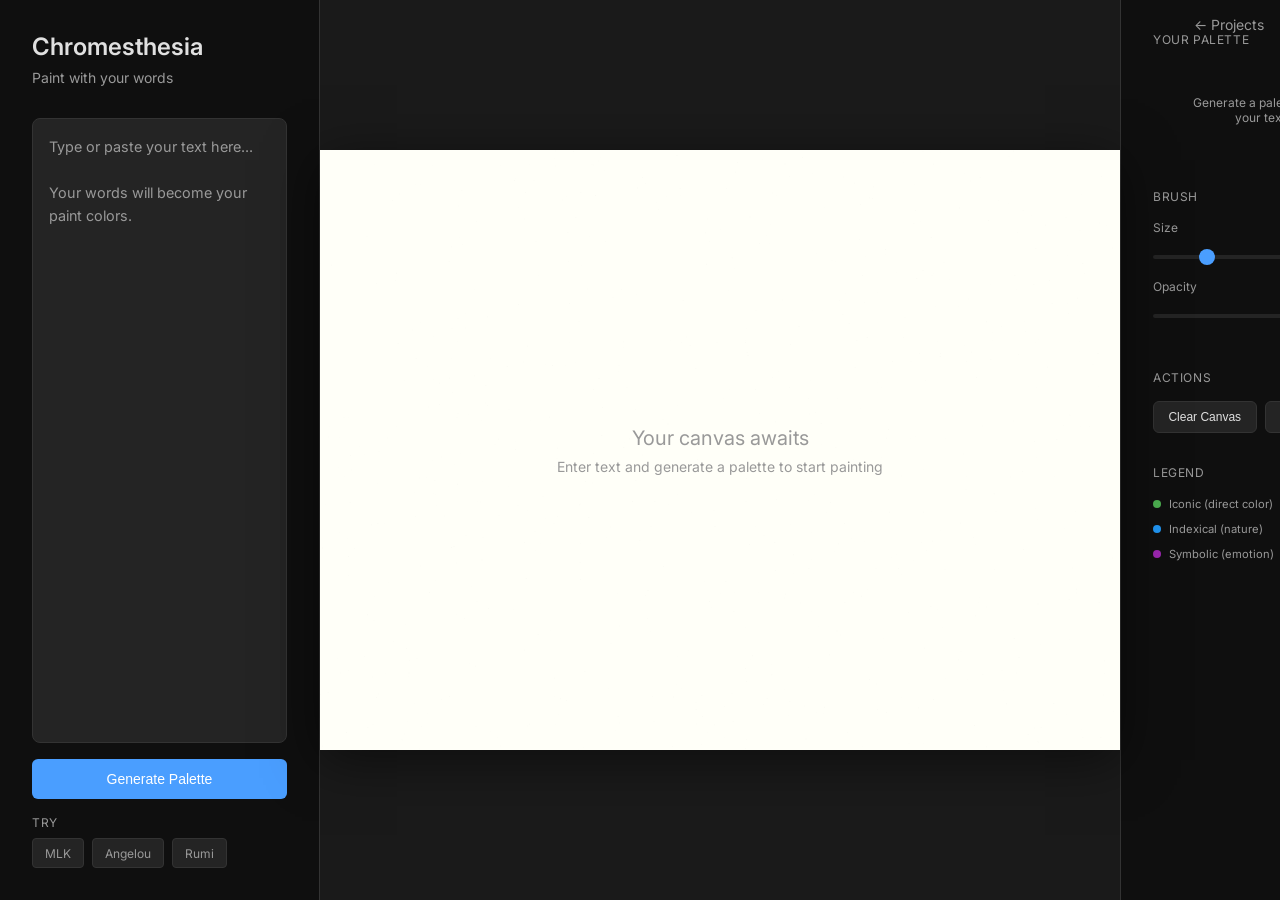
==== commit 59440bcd: "Add brush cursor preview - see what you're painting before you paint NEW FEATURE: Brush Cursor Previ" ====
--- a/chromesthesia/index.html
+++ b/chromesthesia/index.html
@@ -3,10 +3,10 @@
 <head>
     <meta charset="UTF-8">
     <meta name="viewport" content="width=device-width, initial-scale=1.0">
-    <title>Chromesthesia - Words as Watercolor</title>
+    <title>Chromesthesia - Paint with Your Words</title>
     <link rel="preconnect" href="https://fonts.googleapis.com">
     <link rel="preconnect" href="https://fonts.gstatic.com" crossorigin>
-    <link href="https://fonts.googleapis.com/css2?family=Cormorant+Garamond:ital,wght@0,300;0,400;0,500;1,300&family=Montserrat:wght@300;400&display=swap" rel="stylesheet">
+    <link href="https://fonts.googleapis.com/css2?family=Inter:wght@300;400;500;600&display=swap" rel="stylesheet">
 
     <style>
         * {
@@ -16,1038 +16,760 @@
         }
 
         :root {
-            --primary-text: #2c2c2c;
-            --secondary-text: #666;
-            --subtle-border: #e0e0e0;
-            --paper-bg: #faf8f3;
+            --bg-dark: #1a1a1a;
+            --bg-darker: #0f0f0f;
+            --bg-panel: #242424;
+            --text-primary: #e0e0e0;
+            --text-secondary: #999;
+            --border: #333;
+            --accent: #4a9eff;
         }
 
         body {
-            font-family: 'Montserrat', sans-serif;
-            background-color: var(--paper-bg);
-            background-image:
-                repeating-linear-gradient(0deg, transparent, transparent 2px, rgba(0,0,0,.02) 2px, rgba(0,0,0,.02) 4px),
-                repeating-linear-gradient(90deg, transparent, transparent 2px, rgba(0,0,0,.02) 2px, rgba(0,0,0,.02) 4px);
-            color: var(--primary-text);
+            font-family: 'Inter', sans-serif;
+            background: var(--bg-dark);
+            color: var(--text-primary);
+            overflow: hidden;
+            height: 100vh;
+        }
+
+        .app-container {
+            display: grid;
+            grid-template-columns: 320px 1fr 280px;
+            height: 100vh;
+        }
+
+        /* Left Panel - Text Input */
+        .text-panel {
+            background: var(--bg-darker);
+            border-right: 1px solid var(--border);
+            display: flex;
+            flex-direction: column;
+            padding: 2rem;
+        }
+
+        .logo {
+            font-size: 1.5rem;
+            font-weight: 600;
+            margin-bottom: 0.5rem;
+            color: var(--text-primary);
+        }
+
+        .tagline {
+            font-size: 0.875rem;
+            color: var(--text-secondary);
+            margin-bottom: 2rem;
+        }
+
+        textarea {
+            flex: 1;
+            background: var(--bg-panel);
+            border: 1px solid var(--border);
+            border-radius: 8px;
+            padding: 1rem;
+            color: var(--text-primary);
+            font-family: 'Inter', sans-serif;
+            font-size: 0.9rem;
             line-height: 1.6;
-            min-height: 100vh;
-        }
-
-        nav {
-            padding: 1.5rem 2rem;
-            border-bottom: 1px solid var(--subtle-border);
-        }
-
-        nav a {
-            color: var(--secondary-text);
-            text-decoration: none;
-            font-size: 0.9rem;
-            transition: color 0.3s ease;
-        }
-
-        nav a:hover {
-            color: var(--primary-text);
-        }
-
-        main {
-            max-width: 1400px;
-            margin: 0 auto;
-            padding: 3rem 2rem;
-        }
-
-        header {
+            resize: none;
+            margin-bottom: 1rem;
+        }
+
+        textarea:focus {
+            outline: none;
+            border-color: var(--accent);
+        }
+
+        textarea::placeholder {
+            color: var(--text-secondary);
+        }
+
+        .btn {
+            background: var(--accent);
+            color: white;
+            border: none;
+            padding: 0.75rem 1.5rem;
+            border-radius: 6px;
+            font-size: 0.875rem;
+            font-weight: 500;
+            cursor: pointer;
+            transition: opacity 0.2s;
+        }
+
+        .btn:hover {
+            opacity: 0.9;
+        }
+
+        .btn-secondary {
+            background: var(--bg-panel);
+            border: 1px solid var(--border);
+            color: var(--text-primary);
+        }
+
+        .examples {
+            margin-top: 1rem;
+        }
+
+        .examples-label {
+            font-size: 0.75rem;
+            color: var(--text-secondary);
+            margin-bottom: 0.5rem;
+            text-transform: uppercase;
+            letter-spacing: 0.05em;
+        }
+
+        .example-chips {
+            display: flex;
+            flex-wrap: wrap;
+            gap: 0.5rem;
+        }
+
+        .example-chip {
+            background: var(--bg-panel);
+            border: 1px solid var(--border);
+            color: var(--text-secondary);
+            padding: 0.4rem 0.75rem;
+            border-radius: 4px;
+            font-size: 0.75rem;
+            cursor: pointer;
+            transition: all 0.2s;
+        }
+
+        .example-chip:hover {
+            border-color: var(--accent);
+            color: var(--accent);
+        }
+
+        /* Center - Canvas */
+        .canvas-area {
+            background: var(--bg-dark);
+            display: flex;
+            flex-direction: column;
+            align-items: center;
+            justify-content: center;
+            position: relative;
+        }
+
+        #paintCanvas {
+            background: #FFFFF8;
+            cursor: none;
+            box-shadow: 0 10px 50px rgba(0,0,0,0.5);
+        }
+
+        .brush-cursor {
+            position: fixed;
+            border: 2px solid rgba(255, 255, 255, 0.8);
+            border-radius: 50%;
+            pointer-events: none;
+            z-index: 1000;
+            box-shadow: 0 0 0 1px rgba(0, 0, 0, 0.3);
+            transition: width 0.1s ease, height 0.1s ease;
+            display: none;
+        }
+
+        .brush-cursor.active {
+            display: block;
+        }
+
+        .brush-cursor::before {
+            content: '';
+            position: absolute;
+            top: 50%;
+            left: 50%;
+            transform: translate(-50%, -50%);
+            width: 4px;
+            height: 4px;
+            background: white;
+            border-radius: 50%;
+            box-shadow: 0 0 2px rgba(0, 0, 0, 0.5);
+        }
+
+        .canvas-placeholder {
+            position: absolute;
             text-align: center;
-            margin-bottom: 3rem;
-        }
-
-        h1 {
-            font-family: 'Cormorant Garamond', serif;
-            font-size: 4rem;
-            font-weight: 300;
-            letter-spacing: 0.02em;
+            color: var(--text-secondary);
+            pointer-events: none;
+        }
+
+        .canvas-placeholder.hidden {
+            display: none;
+        }
+
+        .placeholder-title {
+            font-size: 1.25rem;
             margin-bottom: 0.5rem;
-            color: var(--primary-text);
-        }
-
-        .subtitle {
-            font-family: 'Cormorant Garamond', serif;
-            font-size: 1.3rem;
-            font-style: italic;
-            color: var(--secondary-text);
-            font-weight: 300;
-        }
-
-        .main-container {
+        }
+
+        .placeholder-subtitle {
+            font-size: 0.875rem;
+        }
+
+        /* Right Panel - Palette & Tools */
+        .tools-panel {
+            background: var(--bg-darker);
+            border-left: 1px solid var(--border);
+            display: flex;
+            flex-direction: column;
+            padding: 2rem;
+            overflow-y: auto;
+        }
+
+        .section {
+            margin-bottom: 2rem;
+        }
+
+        .section-title {
+            font-size: 0.75rem;
+            color: var(--text-secondary);
+            margin-bottom: 1rem;
+            text-transform: uppercase;
+            letter-spacing: 0.05em;
+        }
+
+        /* Color Palette */
+        .palette {
             display: grid;
-            grid-template-columns: 1fr 2fr;
-            gap: 3rem;
-            margin-top: 3rem;
-        }
-
-        .controls-panel {
-            position: sticky;
-            top: 2rem;
-            height: fit-content;
-        }
-
-        .canvas-container {
-            background: white;
-            border: 1px solid var(--subtle-border);
-            box-shadow: 0 10px 40px rgba(0,0,0,0.08);
+            grid-template-columns: repeat(2, 1fr);
+            gap: 0.75rem;
+        }
+
+        .color-swatch {
+            aspect-ratio: 1;
+            border-radius: 8px;
+            cursor: pointer;
+            border: 3px solid transparent;
+            transition: all 0.2s;
             position: relative;
             overflow: hidden;
         }
 
-        #watercolorCanvas {
+        .color-swatch:hover {
+            transform: scale(1.05);
+        }
+
+        .color-swatch.active {
+            border-color: white;
+            box-shadow: 0 0 0 1px var(--bg-darker);
+        }
+
+        .swatch-word {
+            position: absolute;
+            bottom: 0;
+            left: 0;
+            right: 0;
+            background: rgba(0,0,0,0.7);
+            color: white;
+            font-size: 0.65rem;
+            padding: 0.25rem;
+            text-align: center;
+            text-overflow: ellipsis;
+            overflow: hidden;
+            white-space: nowrap;
+        }
+
+        .swatch-type {
+            position: absolute;
+            top: 4px;
+            right: 4px;
+            width: 8px;
+            height: 8px;
+            border-radius: 50%;
+        }
+
+        .type-iconic { background: #4CAF50; }
+        .type-indexical { background: #2196F3; }
+        .type-symbolic { background: #9C27B0; }
+
+        /* Brush Controls */
+        .control {
+            margin-bottom: 1rem;
+        }
+
+        .control-label {
+            font-size: 0.75rem;
+            color: var(--text-secondary);
+            margin-bottom: 0.5rem;
+            display: flex;
+            justify-content: space-between;
+        }
+
+        .control-value {
+            color: var(--text-primary);
+        }
+
+        input[type="range"] {
             width: 100%;
-            height: 600px;
-            display: block;
-            cursor: crosshair;
-        }
-
-        .section {
-            margin-bottom: 2rem;
-            padding-bottom: 2rem;
-            border-bottom: 1px solid var(--subtle-border);
-        }
-
-        .section:last-child {
-            border-bottom: none;
-        }
-
-        .section h2 {
-            font-family: 'Cormorant Garamond', serif;
-            font-size: 1.5rem;
-            font-weight: 400;
-            margin-bottom: 1rem;
-            color: var(--primary-text);
-        }
-
-        textarea {
-            width: 100%;
-            min-height: 200px;
-            padding: 1rem;
-            border: 1px solid var(--subtle-border);
-            background: white;
-            font-family: 'Montserrat', sans-serif;
-            font-size: 0.95rem;
-            line-height: 1.6;
-            resize: vertical;
-            transition: border-color 0.3s ease;
-        }
-
-        textarea:focus {
-            outline: none;
-            border-color: #999;
-        }
-
-        .button-group {
-            display: flex;
-            gap: 0.75rem;
-            margin-top: 1rem;
-            flex-wrap: wrap;
-        }
-
-        button {
-            padding: 0.75rem 1.5rem;
-            border: 1px solid var(--primary-text);
-            background: var(--primary-text);
-            color: white;
-            font-family: 'Montserrat', sans-serif;
-            font-size: 0.9rem;
-            cursor: pointer;
-            transition: all 0.3s ease;
-            letter-spacing: 0.02em;
-        }
-
-        button:hover {
-            background: transparent;
-            color: var(--primary-text);
-        }
-
-        button.secondary {
-            background: transparent;
-            color: var(--primary-text);
-        }
-
-        button.secondary:hover {
-            background: var(--primary-text);
-            color: white;
-        }
-
-        .examples-grid {
-            display: grid;
-            grid-template-columns: 1fr;
-            gap: 0.5rem;
-        }
-
-        .example-btn {
-            padding: 0.6rem 1rem;
-            background: white;
-            color: var(--primary-text);
-            border: 1px solid var(--subtle-border);
-            text-align: left;
-            font-size: 0.85rem;
-        }
-
-        .example-btn:hover {
-            border-color: var(--primary-text);
-            background: var(--paper-bg);
-        }
-
-        .speed-control {
-            display: flex;
-            align-items: center;
-            gap: 1rem;
-            margin-top: 1rem;
-        }
-
-        .speed-control input[type="range"] {
-            flex: 1;
-            height: 2px;
-            background: var(--subtle-border);
+            height: 4px;
+            background: var(--bg-panel);
+            border-radius: 2px;
             outline: none;
             -webkit-appearance: none;
         }
 
-        .speed-control input[type="range"]::-webkit-slider-thumb {
+        input[type="range"]::-webkit-slider-thumb {
             -webkit-appearance: none;
             appearance: none;
             width: 16px;
             height: 16px;
-            background: var(--primary-text);
+            background: var(--accent);
             cursor: pointer;
             border-radius: 50%;
         }
 
-        .speed-control input[type="range"]::-moz-range-thumb {
+        input[type="range"]::-moz-range-thumb {
             width: 16px;
             height: 16px;
-            background: var(--primary-text);
+            background: var(--accent);
             cursor: pointer;
             border-radius: 50%;
             border: none;
         }
 
-        .speed-label {
-            font-size: 0.85rem;
-            color: var(--secondary-text);
-            min-width: 60px;
-        }
-
-        .current-word {
-            margin-top: 1rem;
-            padding: 1rem;
-            background: white;
-            border: 1px solid var(--subtle-border);
-            min-height: 60px;
-            display: flex;
-            align-items: center;
-            justify-content: center;
-        }
-
-        .current-word-text {
-            font-family: 'Cormorant Garamond', serif;
-            font-size: 1.5rem;
-            font-style: italic;
-            color: var(--secondary-text);
+        .tool-buttons {
+            display: grid;
+            grid-template-columns: 1fr 1fr;
+            gap: 0.5rem;
+        }
+
+        .tool-btn {
+            background: var(--bg-panel);
+            border: 1px solid var(--border);
+            color: var(--text-primary);
+            padding: 0.5rem;
+            border-radius: 6px;
+            font-size: 0.75rem;
+            cursor: pointer;
+            transition: all 0.2s;
+        }
+
+        .tool-btn:hover {
+            border-color: var(--accent);
         }
 
         .legend {
-            margin-top: 1rem;
+            font-size: 0.7rem;
+            color: var(--text-secondary);
+            line-height: 1.5;
         }
 
         .legend-item {
             display: flex;
             align-items: center;
-            gap: 0.75rem;
+            gap: 0.5rem;
             margin-bottom: 0.5rem;
-            font-size: 0.85rem;
-        }
-
-        .legend-color {
-            width: 30px;
-            height: 20px;
-            border: 1px solid var(--subtle-border);
-        }
-
-        .canvas-overlay {
-            position: absolute;
-            top: 0;
-            left: 0;
-            right: 0;
-            bottom: 0;
-            display: flex;
-            align-items: center;
-            justify-content: center;
-            pointer-events: none;
-            color: var(--secondary-text);
-            font-family: 'Cormorant Garamond', serif;
-            font-size: 1.2rem;
-            font-style: italic;
-        }
-
-        .canvas-overlay.hidden {
-            display: none;
+        }
+
+        .legend-dot {
+            width: 8px;
+            height: 8px;
+            border-radius: 50%;
         }
 
         @media (max-width: 1024px) {
-            .main-container {
+            .app-container {
                 grid-template-columns: 1fr;
-            }
-
-            .controls-panel {
-                position: static;
-            }
-
-            h1 {
-                font-size: 3rem;
-            }
-        }
-
-        @media (max-width: 640px) {
-            h1 {
-                font-size: 2.5rem;
-            }
-
-            main {
-                padding: 2rem 1rem;
-            }
-
-            #watercolorCanvas {
-                height: 400px;
-            }
-        }
-
-        .info-text {
-            font-size: 0.85rem;
-            color: var(--secondary-text);
-            line-height: 1.6;
-            margin-top: 0.5rem;
-        }
-
-        .semiotic-indicator {
-            position: absolute;
-            font-size: 0.7rem;
-            font-family: 'Montserrat', sans-serif;
-            padding: 0.25rem 0.5rem;
-            background: rgba(255, 255, 255, 0.9);
-            border: 1px solid var(--subtle-border);
-            border-radius: 3px;
-            pointer-events: none;
-            z-index: 10;
-            color: var(--primary-text);
-        }
-
-        .semiotic-type-iconic { border-left: 3px solid #4CAF50; }
-        .semiotic-type-indexical { border-left: 3px solid #2196F3; }
-        .semiotic-type-symbolic { border-left: 3px solid #9C27B0; }
-
-        .word-context {
-            font-size: 0.75rem;
-            color: var(--secondary-text);
-            margin-top: 0.25rem;
-        }
-
-        .semiotic-legend-item {
-            display: flex;
-            align-items: flex-start;
-            gap: 0.75rem;
-            margin-bottom: 0.75rem;
-            font-size: 0.85rem;
-        }
-
-        .semiotic-badge {
-            display: inline-block;
-            padding: 0.2rem 0.5rem;
-            border-radius: 3px;
-            font-size: 0.7rem;
-            font-weight: 500;
-            white-space: nowrap;
-        }
-
-        .badge-iconic {
-            background: #E8F5E9;
-            color: #2E7D32;
-            border-left: 3px solid #4CAF50;
-        }
-
-        .badge-indexical {
-            background: #E3F2FD;
-            color: #1565C0;
-            border-left: 3px solid #2196F3;
-        }
-
-        .badge-symbolic {
-            background: #F3E5F5;
-            color: #6A1B9A;
-            border-left: 3px solid #9C27B0;
-        }
-
-        .toggle-container {
-            display: flex;
-            align-items: center;
-            gap: 0.5rem;
-            margin-top: 0.75rem;
-        }
-
-        .toggle-switch {
-            position: relative;
-            width: 40px;
-            height: 20px;
-        }
-
-        .toggle-switch input {
-            opacity: 0;
-            width: 0;
-            height: 0;
-        }
-
-        .toggle-slider {
-            position: absolute;
-            cursor: pointer;
-            top: 0;
-            left: 0;
-            right: 0;
-            bottom: 0;
-            background-color: #ccc;
-            transition: 0.3s;
-            border-radius: 20px;
-        }
-
-        .toggle-slider:before {
-            position: absolute;
-            content: "";
-            height: 14px;
-            width: 14px;
-            left: 3px;
-            bottom: 3px;
-            background-color: white;
-            transition: 0.3s;
-            border-radius: 50%;
-        }
-
-        input:checked + .toggle-slider {
-            background-color: var(--primary-text);
-        }
-
-        input:checked + .toggle-slider:before {
-            transform: translateX(20px);
-        }
-
-        .toggle-label {
-            font-size: 0.85rem;
-            color: var(--secondary-text);
+                grid-template-rows: auto 1fr auto;
+            }
+
+            .text-panel, .tools-panel {
+                padding: 1rem;
+            }
+
+            #paintCanvas {
+                width: 100% !important;
+                height: 400px !important;
+            }
         }
     </style>
 </head>
 <body>
-    <nav>
-        <a href="/">← Back to Projects</a>
-    </nav>
-
-    <main>
-        <header>
-            <h1>Chromesthesia</h1>
-            <p class="subtitle">Where words become watercolor</p>
-        </header>
-
-        <div class="main-container">
-            <div class="controls-panel">
-                <div class="section">
-                    <h2>Your Text</h2>
-                    <textarea id="textInput" placeholder="Paste or type your text here...
-
-Try a poem, a quote, or a passage that moves you."></textarea>
-                    <div class="button-group">
-                        <button id="paintBtn">Paint</button>
-                        <button id="clearBtn" class="secondary">Clear Canvas</button>
-                    </div>
-                </div>
-
-                <div class="section">
-                    <h2>Examples</h2>
-                    <div class="examples-grid">
-                        <button class="example-btn" data-example="mlk">I Have a Dream (MLK)</button>
-                        <button class="example-btn" data-example="jfk">Ask Not (JFK)</button>
-                        <button class="example-btn" data-example="angelou">Still I Rise (Angelou)</button>
-                        <button class="example-btn" data-example="mandela">Invictus (Mandela)</button>
-                        <button class="example-btn" data-example="rumi">Rumi - Love</button>
-                    </div>
-                </div>
-
-                <div class="section">
-                    <h2>Painting Speed</h2>
-                    <div class="speed-control">
-                        <input type="range" id="speedSlider" min="1" max="10" value="5" step="1">
-                        <span class="speed-label" id="speedLabel">Medium</span>
-                    </div>
-                </div>
-
-                <div class="section">
-                    <h2>Current Word</h2>
-                    <div class="current-word">
-                        <span class="current-word-text" id="currentWord">—</span>
-                    </div>
-                    <div class="word-context" id="wordContext"></div>
-                    <div class="toggle-container">
-                        <label class="toggle-switch">
-                            <input type="checkbox" id="showIndicators" checked>
-                            <span class="toggle-slider"></span>
-                        </label>
-                        <span class="toggle-label">Show semiotic labels</span>
-                    </div>
-                </div>
-
-                <div class="section">
-                    <h2>Semiotic System</h2>
-                    <div class="legend">
-                        <div class="semiotic-legend-item">
-                            <span class="semiotic-badge badge-iconic">ICONIC</span>
-                            <span>Direct resemblance between word and color (e.g., "red" → red, "golden" → gold)</span>
-                        </div>
-                        <div class="semiotic-legend-item">
-                            <span class="semiotic-badge badge-indexical">INDEXICAL</span>
-                            <span>Causal or contextual connection (e.g., "fire" → orange, "ocean" → blue)</span>
-                        </div>
-                        <div class="semiotic-legend-item">
-                            <span class="semiotic-badge badge-symbolic">SYMBOLIC</span>
-                            <span>Cultural convention (e.g., "love" → pink, "hope" → yellow)</span>
-                        </div>
-                    </div>
-                    <p class="info-text">The painting creates meaning through three types of sign relationships, building a visual language from text.</p>
-                </div>
-
-                <div class="section">
-                    <h2>Color Emotions</h2>
-                    <div class="legend">
-                        <div class="legend-item">
-                            <div class="legend-color" style="background: linear-gradient(to right, #FFD700, #FFA500, #FF8C94);"></div>
-                            <span>Joy & Love</span>
-                        </div>
-                        <div class="legend-item">
-                            <div class="legend-color" style="background: linear-gradient(to right, #4A90E2, #7B8B9A);"></div>
-                            <span>Sadness & Melancholy</span>
-                        </div>
-                        <div class="legend-item">
-                            <div class="legend-color" style="background: linear-gradient(to right, #DC143C, #8B0000);"></div>
-                            <span>Anger & Intensity</span>
-                        </div>
-                        <div class="legend-item">
-                            <div class="legend-color" style="background: linear-gradient(to right, #6A4C93, #2C2C2C);"></div>
-                            <span>Fear & Anxiety</span>
-                        </div>
-                        <div class="legend-item">
-                            <div class="legend-color" style="background: linear-gradient(to right, #87CEEB, #90EE90, #E6E6FA);"></div>
-                            <span>Calm & Peace</span>
-                        </div>
-                        <div class="legend-item">
-                            <div class="legend-color" style="background: linear-gradient(to right, #FFFACD, #F0E68C);"></div>
-                            <span>Hope & Inspiration</span>
-                        </div>
-                    </div>
-                </div>
-
-                <div class="section">
-                    <button id="downloadBtn" class="secondary" style="width: 100%;">Download Painting</button>
-                </div>
-            </div>
-
-            <div class="canvas-container">
-                <canvas id="watercolorCanvas"></canvas>
-                <div class="canvas-overlay" id="canvasOverlay">
-                    Your painting will appear here
+    <!-- Brush cursor preview -->
+    <div class="brush-cursor" id="brushCursor"></div>
+
+    <div class="app-container">
+        <!-- Left Panel: Text Input -->
+        <div class="text-panel">
+            <div class="logo">Chromesthesia</div>
+            <div class="tagline">Paint with your words</div>
+
+            <textarea id="textInput" placeholder="Type or paste your text here...
+
+Your words will become your paint colors."></textarea>
+
+            <button class="btn" id="generatePaletteBtn">Generate Palette</button>
+
+            <div class="examples">
+                <div class="examples-label">Try</div>
+                <div class="example-chips">
+                    <div class="example-chip" data-example="mlk">MLK</div>
+                    <div class="example-chip" data-example="angelou">Angelou</div>
+                    <div class="example-chip" data-example="rumi">Rumi</div>
                 </div>
             </div>
         </div>
-    </main>
+
+        <!-- Center: Painting Canvas -->
+        <div class="canvas-area">
+            <canvas id="paintCanvas" width="800" height="600"></canvas>
+            <div class="canvas-placeholder" id="canvasPlaceholder">
+                <div class="placeholder-title">Your canvas awaits</div>
+                <div class="placeholder-subtitle">Enter text and generate a palette to start painting</div>
+            </div>
+        </div>
+
+        <!-- Right Panel: Palette & Tools -->
+        <div class="tools-panel">
+            <div class="section">
+                <div class="section-title">Your Palette</div>
+                <div class="palette" id="palette">
+                    <div style="grid-column: 1/-1; text-align: center; padding: 2rem; color: var(--text-secondary); font-size: 0.75rem;">
+                        Generate a palette from your text
+                    </div>
+                </div>
+            </div>
+
+            <div class="section">
+                <div class="section-title">Brush</div>
+                <div class="control">
+                    <div class="control-label">
+                        <span>Size</span>
+                        <span class="control-value" id="sizeValue">20px</span>
+                    </div>
+                    <input type="range" id="brushSize" min="2" max="80" value="20">
+                </div>
+                <div class="control">
+                    <div class="control-label">
+                        <span>Opacity</span>
+                        <span class="control-value" id="opacityValue">70%</span>
+                    </div>
+                    <input type="range" id="brushOpacity" min="10" max="100" value="70">
+                </div>
+            </div>
+
+            <div class="section">
+                <div class="section-title">Actions</div>
+                <div class="tool-buttons">
+                    <button class="tool-btn" id="clearBtn">Clear Canvas</button>
+                    <button class="tool-btn" id="downloadBtn">Save Image</button>
+                </div>
+            </div>
+
+            <div class="section">
+                <div class="section-title">Legend</div>
+                <div class="legend">
+                    <div class="legend-item">
+                        <div class="legend-dot type-iconic"></div>
+                        <span>Iconic (direct color)</span>
+                    </div>
+                    <div class="legend-item">
+                        <div class="legend-dot type-indexical"></div>
+                        <span>Indexical (nature)</span>
+                    </div>
+                    <div class="legend-item">
+                        <div class="legend-dot type-symbolic"></div>
+                        <span>Symbolic (emotion)</span>
+                    </div>
+                </div>
+            </div>
+        </div>
+    </div>
 
     <script>
-        // ============================================
-        // SEMIOTIC FRAMEWORK
-        // ============================================
-
-        // Semiotic sign types (Peircean triadic structure)
+        // Semiotic mappings (same as before)
         const SIGN_TYPES = {
-            ICONIC: 'iconic',        // Direct resemblance
-            INDEXICAL: 'indexical',  // Causal/contextual
-            SYMBOLIC: 'symbolic'     // Cultural convention
+            ICONIC: 'iconic',
+            INDEXICAL: 'indexical',
+            SYMBOLIC: 'symbolic'
         };
 
-        // Iconic mappings - direct color resemblance
         const iconicMappings = {
-            // Color words map directly to their colors
-            red: '#DC143C',
-            blue: '#4682B4',
-            green: '#228B22',
-            yellow: '#FFD700',
-            orange: '#FFA500',
-            purple: '#800080',
-            pink: '#FFB6C1',
-            black: '#2C2C2C',
-            white: '#F5F5F5',
-            gray: '#808080',
-            grey: '#808080',
-            gold: '#FFD700',
-            golden: '#FFD700',
-            silver: '#C0C0C0',
-            crimson: '#DC143C',
-            scarlet: '#FF2400',
-            azure: '#007FFF',
-            violet: '#8F00FF',
-            indigo: '#4B0082'
+            red: '#DC143C', blue: '#4682B4', green: '#228B22', yellow: '#FFD700',
+            orange: '#FFA500', purple: '#800080', pink: '#FFB6C1', black: '#2C2C2C',
+            white: '#F5F5F5', gray: '#808080', grey: '#808080', gold: '#FFD700',
+            golden: '#FFD700', silver: '#C0C0C0', crimson: '#DC143C'
         };
 
-        // Indexical mappings - causal/contextual relationships
         const indexicalMappings = {
-            // Natural phenomena
-            fire: ['#FF4500', '#FF6347', '#FFA500'],
-            flame: ['#FF4500', '#FF8C00', '#FFD700'],
-            sun: ['#FFD700', '#FFA500', '#FF8C00'],
-            sunset: ['#FF6347', '#FF7F50', '#FFD700'],
-            sunrise: ['#FFD700', '#FFA07A', '#FF8C94'],
-            sky: ['#87CEEB', '#00BFFF', '#1E90FF'],
-            ocean: ['#4682B4', '#5F9EA0', '#20B2AA'],
-            sea: ['#4682B4', '#5F9EA0', '#006994'],
-            water: ['#4682B4', '#5F9EA0', '#B0E0E6'],
-            forest: ['#228B22', '#006400', '#2E8B57'],
-            grass: ['#7CFC00', '#32CD32', '#90EE90'],
-            earth: ['#8B4513', '#A0522D', '#D2691E'],
-            soil: ['#8B4513', '#654321', '#704214'],
-            storm: ['#2F4F4F', '#36454F', '#4B4B4B'],
-            rain: ['#708090', '#778899', '#B0C4DE'],
-            snow: ['#FFFAFA', '#F0F8FF', '#E6E6FA'],
-            ice: ['#B0E0E6', '#ADD8E6', '#E0F6FF'],
-            night: ['#191970', '#000080', '#0C0C0C'],
-            dawn: ['#FFE4B5', '#FFDAB9', '#FFA07A'],
-            dusk: ['#B8860B', '#CD853F', '#8B7355'],
-
-            // Physical states
-            blood: ['#8B0000', '#A52A2A', '#DC143C'],
-            ash: ['#B2BEB5', '#A9A9A9', '#808080'],
-            dust: ['#C0C0C0', '#D3D3D3', '#E5E4E2'],
-            smoke: ['#738678', '#848884', '#A9A9A9']
+            fire: ['#FF4500', '#FF6347'], sun: ['#FFD700', '#FFA500'], sky: ['#87CEEB', '#00BFFF'],
+            ocean: ['#4682B4', '#5F9EA0'], sea: ['#4682B4', '#006994'], forest: ['#228B22', '#006400'],
+            night: ['#191970', '#000080'], blood: ['#8B0000', '#DC143C']
         };
 
-        // Symbolic mappings - cultural conventions
         const symbolicMappings = {
-            // Emotions (cultural associations)
-            love: ['#FF6B9D', '#FF8C94', '#FFB6C1'],
-            passion: ['#DC143C', '#8B0000', '#FF1493'],
-            romance: ['#FF69B4', '#FFB6C1', '#FFC0CB'],
-
-            joy: ['#FFD700', '#FFA500', '#FFB347'],
-            happy: ['#FFD700', '#FFA500', '#FFE5B4'],
-            happiness: ['#FFD700', '#FFE4B5', '#FFFACD'],
-            delight: ['#FFD700', '#FFE4B5', '#FFA500'],
-            bliss: ['#FFFACD', '#F0E68C', '#FFD700'],
-
-            sad: ['#4A90E2', '#708090', '#4682B4'],
-            sadness: ['#4682B4', '#5F9EA0', '#778899'],
-            tears: ['#5F9EA0', '#4682B4', '#B0C4DE'],
-            grief: ['#4169E1', '#6A7B8C', '#696969'],
-            sorrow: ['#4169E1', '#6A7B8C', '#556B2F'],
-            melancholy: ['#6495ED', '#7B8B9A', '#A9A9A9'],
-            lonely: ['#778899', '#708090', '#696969'],
-
-            anger: ['#DC143C', '#B22222', '#8B0000'],
-            rage: ['#8B0000', '#A52A2A', '#CD5C5C'],
-            fury: ['#B22222', '#8B0000', '#DC143C'],
-            hate: ['#8B0000', '#800000', '#4B0000'],
-
-            fear: ['#6A4C93', '#4A4A4A', '#2F2F2F'],
-            anxiety: ['#483D8B', '#2F4F4F', '#36454F'],
-            terror: ['#2C2C2C', '#1C1C1C', '#000000'],
-            dread: ['#36454F', '#2F4F4F', '#1C1C1C'],
-
-            peace: ['#87CEEB', '#B0E0E6', '#E0F6FF'],
-            calm: ['#B0E0E6', '#ADD8E6', '#E0F6FF'],
-            serene: ['#E6E6FA', '#D8BFD8', '#DDA0DD'],
-            tranquil: ['#98D8C8', '#7FFFD4', '#AFEEEE'],
-            gentle: ['#F0E68C', '#EEE8AA', '#FAFAD2'],
-
-            hope: ['#FFFACD', '#F0E68C', '#FFD700'],
-            dream: ['#FFE4B5', '#F0E68C', '#FFFACD'],
-            faith: ['#F0E68C', '#FFFACD', '#E6E6FA'],
-            inspire: ['#FFD700', '#FFA500', '#FFE5B4'],
-            aspire: ['#FFFACD', '#FFE4B5', '#F0E68C'],
-
-            // Abstract concepts
-            freedom: ['#87CEEB', '#00BFFF', '#E0F6FF'],
-            liberty: ['#4169E1', '#1E90FF', '#87CEEB'],
-            truth: ['#F0F8FF', '#E6E6FA', '#FFFFFF'],
-            justice: ['#4169E1', '#1E90FF', '#000080'],
-            purity: ['#FFFAFA', '#F0F8FF', '#FFFFFF'],
-            innocence: ['#FFFFF0', '#FFFAF0', '#FFF8DC'],
-            wisdom: ['#6A4C93', '#9370DB', '#8A7B9A'],
-            knowledge: ['#4169E1', '#6495ED', '#87CEEB'],
-            power: ['#8B0000', '#B8860B', '#2C2C2C'],
-            strength: ['#8B4513', '#A0522D', '#D2691E'],
-            courage: ['#DC143C', '#FF6347', '#FF8C00'],
-            victory: ['#FFD700', '#FFA500', '#FF8C00'],
-            triumph: ['#FFD700', '#FF8C00', '#FFA500'],
-            glory: ['#FFD700', '#FFA500', '#FF8C00'],
-            honor: ['#4169E1', '#1E90FF', '#FFD700'],
-
-            // Life & Death
-            life: ['#90EE90', '#98FB98', '#00FA9A'],
-            death: ['#2C2C2C', '#1C1C1C', '#000000'],
-            birth: ['#FFB6C1', '#FFC0CB', '#FFE4E1'],
-            rebirth: ['#90EE90', '#98FB98', '#F0E68C'],
-
-            // Time
-            eternal: ['#E6E6FA', '#D8BFD8', '#DDA0DD'],
-            forever: ['#87CEEB', '#B0E0E6', '#E0F6FF'],
-            ancient: ['#8B7355', '#A0826D', '#BC9B82'],
-
-            // Morality
-            good: ['#FFD700', '#F0E68C', '#90EE90'],
-            evil: ['#2C2C2C', '#1C1C1C', '#8B0000'],
-            divine: ['#FFD700', '#E6E6FA', '#F0F8FF'],
-            sacred: ['#E6E6FA', '#D8BFD8', '#FFD700'],
-            blessed: ['#FFFACD', '#F0E68C', '#E6E6FA']
+            love: ['#FF6B9D', '#FF8C94'], passion: ['#DC143C', '#8B0000'],
+            joy: ['#FFD700', '#FFA500'], happy: ['#FFD700', '#FFE5B4'],
+            sad: ['#4A90E2', '#708090'], fear: ['#6A4C93', '#2F2F2F'],
+            peace: ['#87CEEB', '#B0E0E6'], hope: ['#FFFACD', '#F0E68C'],
+            dream: ['#FFE4B5', '#FFFACD'], courage: ['#DC143C', '#FF8C00']
         };
 
-        // Neutral fallback
-        const neutralColors = ['#D3D3D3', '#C0C0C0', '#B8B8B8'];
-
-        // Additional sentiment modifiers
-        const sentimentModifiers = {
-            positive: ['good', 'great', 'excellent', 'perfect', 'amazing', 'fantastic', 'brilliant', 'magnificent', 'beautiful', 'lovely', 'delightful', 'charming', 'pleasant', 'cheerful', 'bright', 'radiant', 'grateful', 'thankful'],
-            negative: ['bad', 'terrible', 'awful', 'horrible', 'dreadful', 'poor', 'worse', 'worst', 'ugly', 'nasty', 'wicked', 'cruel', 'harsh', 'bitter', 'painful', 'hurt', 'harm', 'destroy', 'ruin', 'miserable'],
-            intensity: ['very', 'extremely', 'incredibly', 'absolutely', 'completely', 'totally', 'utterly', 'deeply', 'profoundly', 'intensely', 'powerfully', 'strongly', 'fiercely', 'passionately'],
-            action: ['fight', 'battle', 'struggle', 'strive', 'rise', 'stand', 'march', 'conquer', 'overcome', 'achieve', 'accomplish', 'succeed', 'win']
+        const examples = {
+            mlk: `I have a dream that one day this nation will rise up and live out the true meaning of its creed.`,
+            angelou: `You may write me down in history with your bitter, twisted lies, but still, like dust, I'll rise.`,
+            rumi: `Let yourself be silently drawn by the strange pull of what you really love. It will not lead you astray.`
         };
 
-        // ============================================
-        // SEMIOTIC ANALYSIS FUNCTIONS
-        // ============================================
-
-        // Analyze word and return semiotic sign structure
-        function analyzeSemioticSign(word, context = {}) {
-            const cleanWord = word.toLowerCase().replace(/[.,!?;:"'\-]/g, '').trim();
-
-            // Check ICONIC first (direct resemblance)
-            if (iconicMappings[cleanWord]) {
-                return {
-                    word: word,
-                    signType: SIGN_TYPES.ICONIC,
-                    color: iconicMappings[cleanWord],
-                    explanation: `"${word}" directly resembles its color`
-                };
-            }
-
-            // Check INDEXICAL (causal/contextual)
-            for (const [key, colors] of Object.entries(indexicalMappings)) {
-                if (cleanWord.includes(key) || key.includes(cleanWord)) {
-                    const selectedColor = colors[Math.floor(Math.random() * colors.length)];
-                    return {
-                        word: word,
-                        signType: SIGN_TYPES.INDEXICAL,
-                        color: selectedColor,
-                        explanation: `"${word}" has causal connection to ${key}`
-                    };
+        // Analyze text and generate palette
+        function generatePalette(text) {
+            const words = text.split(/\s+/).filter(w => w.length > 2);
+            const palette = [];
+            const seen = new Set();
+
+            for (const word of words) {
+                const clean = word.toLowerCase().replace(/[.,!?;:"'\-]/g, '');
+                if (seen.has(clean)) continue;
+
+                // Check iconic
+                if (iconicMappings[clean]) {
+                    palette.push({ word, color: iconicMappings[clean], type: SIGN_TYPES.ICONIC });
+                    seen.add(clean);
+                    continue;
                 }
-            }
-
-            // Check SYMBOLIC (cultural convention)
-            for (const [key, colors] of Object.entries(symbolicMappings)) {
-                if (cleanWord.includes(key) || key.includes(cleanWord)) {
-                    let selectedColor = colors[Math.floor(Math.random() * colors.length)];
-
-                    // Apply contextual modification
-                    if (context.previousEmotion && context.blendingEnabled) {
-                        selectedColor = blendColors(context.previousColor, selectedColor, 0.3);
+
+                // Check indexical
+                for (const [key, colors] of Object.entries(indexicalMappings)) {
+                    if (clean.includes(key)) {
+                        palette.push({ word, color: colors[0], type: SIGN_TYPES.INDEXICAL });
+                        seen.add(clean);
+                        break;
                     }
-
-                    return {
-                        word: word,
-                        signType: SIGN_TYPES.SYMBOLIC,
-                        color: selectedColor,
-                        explanation: `"${word}" has symbolic meaning of ${key}`
-                    };
                 }
-            }
-
-            // Fallback to sentiment analysis
-            return analyzeSentiment(word, context);
-        }
-
-        // Sentiment-based analysis for words without direct mappings
-        function analyzeSentiment(word, context) {
-            const cleanWord = word.toLowerCase();
-
-            if (sentimentModifiers.positive.some(w => cleanWord.includes(w))) {
-                return {
-                    word: word,
-                    signType: SIGN_TYPES.SYMBOLIC,
-                    color: symbolicMappings.joy[Math.floor(Math.random() * symbolicMappings.joy.length)],
-                    explanation: `"${word}" has positive sentiment`
-                };
-            }
-
-            if (sentimentModifiers.negative.some(w => cleanWord.includes(w))) {
-                return {
-                    word: word,
-                    signType: SIGN_TYPES.SYMBOLIC,
-                    color: symbolicMappings.sad[Math.floor(Math.random() * symbolicMappings.sad.length)],
-                    explanation: `"${word}" has negative sentiment`
-                };
-            }
-
-            if (sentimentModifiers.action.some(w => cleanWord.includes(w))) {
-                return {
-                    word: word,
-                    signType: SIGN_TYPES.SYMBOLIC,
-                    color: symbolicMappings.courage[Math.floor(Math.random() * symbolicMappings.courage.length)],
-                    explanation: `"${word}" suggests action/intensity`
-                };
-            }
-
-            // Neutral fallback
-            return {
-                word: word,
-                signType: SIGN_TYPES.SYMBOLIC,
-                color: neutralColors[Math.floor(Math.random() * neutralColors.length)],
-                explanation: `"${word}" is neutral`
-            };
-        }
-
-        // Blend two colors for syntagmatic relationships
-        function blendColors(color1, color2, ratio = 0.5) {
-            const c1 = parseColor(color1);
-            const c2 = parseColor(color2);
-
-            const r = Math.round(c1.r * (1 - ratio) + c2.r * ratio);
-            const g = Math.round(c1.g * (1 - ratio) + c2.g * ratio);
-            const b = Math.round(c1.b * (1 - ratio) + c2.b * ratio);
-
-            return rgbToHex(r, g, b);
-        }
-
-        function parseColor(hex) {
-            const r = parseInt(hex.slice(1, 3), 16);
-            const g = parseInt(hex.slice(3, 5), 16);
-            const b = parseInt(hex.slice(5, 7), 16);
-            return { r, g, b };
-        }
-
-        function rgbToHex(r, g, b) {
-            return '#' + [r, g, b].map(x => {
-                const hex = x.toString(16);
-                return hex.length === 1 ? '0' + hex : hex;
-            }).join('');
-        }
-
-        // Example texts
-        const examples = {
-            mlk: `I have a dream that one day this nation will rise up and live out the true meaning of its creed: "We hold these truths to be self-evident, that all men are created equal." I have a dream that my four little children will one day live in a nation where they will not be judged by the color of their skin but by the content of their character.`,
-
-            jfk: `And so, my fellow Americans: ask not what your country can do for you — ask what you can do for your country. My fellow citizens of the world: ask not what America will do for you, but what together we can do for the freedom of man.`,
-
-            angelou: `You may write me down in history with your bitter, twisted lies. You may trod me in the very dirt, but still, like dust, I'll rise. Does my sassiness upset you? Why are you beset with gloom? Just like moons and like suns, with the certainty of tides, just like hopes springing high, still I'll rise.`,
-
-            mandela: `Out of the night that covers me, black as the pit from pole to pole, I thank whatever gods may be for my unconquerable soul. In the fell clutch of circumstance I have not winced nor cried aloud. Under the bludgeonings of chance my head is bloody, but unbowed.`,
-
-            rumi: `Let yourself be silently drawn by the strange pull of what you really love. It will not lead you astray. The wound is the place where the Light enters you. Don't grieve. Anything you lose comes round in another form. Love is the bridge between you and everything.`
-        };
-
-        // ============================================
-        // CANVAS AND PAINTING
-        // ============================================
-
-        const canvas = document.getElementById('watercolorCanvas');
+                if (seen.has(clean)) continue;
+
+                // Check symbolic
+                for (const [key, colors] of Object.entries(symbolicMappings)) {
+                    if (clean.includes(key)) {
+                        palette.push({ word, color: colors[0], type: SIGN_TYPES.SYMBOLIC });
+                        seen.add(clean);
+                        break;
+                    }
+                }
+
+                if (palette.length >= 12) break;
+            }
+
+            return palette;
+        }
+
+        // Canvas setup
+        const canvas = document.getElementById('paintCanvas');
         const ctx = canvas.getContext('2d');
-        const overlay = document.getElementById('canvasOverlay');
-        const canvasContainer = canvas.parentElement;
-
-        let isAnimating = false;
-        let animationSpeed = 500;
-        let showIndicators = true;
-        let semioticIndicators = [];
-
-        function setupCanvas() {
-            const rect = canvasContainer.getBoundingClientRect();
-            canvas.width = rect.width;
-            canvas.height = 600;
-
-            // Clear existing indicators
-            semioticIndicators.forEach(indicator => indicator.remove());
-            semioticIndicators = [];
-
-            // Create paper texture background
+        const brushCursor = document.getElementById('brushCursor');
+        let isPainting = false;
+        let currentColor = '#000000';
+        let brushSize = 20;
+        let brushOpacity = 0.7;
+        let palette = [];
+
+        // Update brush cursor
+        function updateBrushCursor() {
+            const rect = canvas.getBoundingClientRect();
+            const displaySize = (brushSize / canvas.width) * rect.width;
+            brushCursor.style.width = `${displaySize}px`;
+            brushCursor.style.height = `${displaySize}px`;
+
+            // Parse current color and add opacity
+            const r = parseInt(currentColor.slice(1, 3), 16);
+            const g = parseInt(currentColor.slice(3, 5), 16);
+            const b = parseInt(currentColor.slice(5, 7), 16);
+            brushCursor.style.background = `radial-gradient(circle,
+                rgba(${r}, ${g}, ${b}, ${brushOpacity * 0.3}) 0%,
+                rgba(${r}, ${g}, ${b}, ${brushOpacity * 0.1}) 60%,
+                transparent 100%)`;
+        }
+
+        // Mouse move handler for cursor preview
+        canvas.addEventListener('mousemove', (e) => {
+            if (palette.length > 0) {
+                brushCursor.classList.add('active');
+                brushCursor.style.left = `${e.clientX}px`;
+                brushCursor.style.top = `${e.clientY}px`;
+                brushCursor.style.transform = 'translate(-50%, -50%)';
+            }
+        });
+
+        canvas.addEventListener('mouseenter', () => {
+            if (palette.length > 0) {
+                brushCursor.classList.add('active');
+                updateBrushCursor();
+            }
+        });
+
+        canvas.addEventListener('mouseleave', () => {
+            brushCursor.classList.remove('active');
+        });
+
+        // Initialize canvas with texture
+        function initCanvas() {
             ctx.fillStyle = '#FFFFF8';
             ctx.fillRect(0, 0, canvas.width, canvas.height);
 
-            // Add subtle paper texture
+            // Add paper texture
             for (let i = 0; i < 1000; i++) {
                 ctx.fillStyle = `rgba(0, 0, 0, ${Math.random() * 0.02})`;
-                ctx.fillRect(
-                    Math.random() * canvas.width,
-                    Math.random() * canvas.height,
-                    1, 1
-                );
-            }
-        }
-
-        // Paint a watercolor blob
-        function paintWatercolorBlob(x, y, color, size) {
-            const layers = 5 + Math.floor(Math.random() * 3);
-
-            for (let layer = 0; layer < layers; layer++) {
-                const layerSize = size * (1 - layer * 0.15);
-                const layerOpacity = 0.3 - (layer * 0.05);
-                const offsetX = (Math.random() - 0.5) * size * 0.3;
-                const offsetY = (Math.random() - 0.5) * size * 0.3;
-
-                // Create gradient for soft edges
+                ctx.fillRect(Math.random() * canvas.width, Math.random() * canvas.height, 1, 1);
+            }
+        }
+
+        initCanvas();
+
+        // Painting functions
+        function startPainting(e) {
+            if (palette.length === 0) return;
+            isPainting = true;
+            paint(e);
+        }
+
+        function stopPainting() {
+            isPainting = false;
+        }
+
+        function paint(e) {
+            if (!isPainting) return;
+
+            const rect = canvas.getBoundingClientRect();
+            // Scale coordinates to match canvas internal resolution
+            const scaleX = canvas.width / rect.width;
+            const scaleY = canvas.height / rect.height;
+            const x = (e.clientX - rect.left) * scaleX;
+            const y = (e.clientY - rect.top) * scaleY;
+
+            // Parse color
+            const r = parseInt(currentColor.slice(1, 3), 16);
+            const g = parseInt(currentColor.slice(3, 5), 16);
+            const b = parseInt(currentColor.slice(5, 7), 16);
+
+            // Paint with acrylic texture - multiple layers for depth
+            const layers = 4;
+            for (let i = 0; i < layers; i++) {
+                const offsetX = (Math.random() - 0.5) * brushSize * 0.3;
+                const offsetY = (Math.random() - 0.5) * brushSize * 0.3;
+                const layerSize = brushSize * (1 - i * 0.15);
+                const layerOpacity = brushOpacity * (1 - i * 0.15);
+
                 const gradient = ctx.createRadialGradient(
                     x + offsetX, y + offsetY, 0,
-                    x + offsetX, y + offsetY, layerSize
+                    x + offsetX, y + offsetY, layerSize / 2
                 );
 
-                // Parse color and add transparency
-                const r = parseInt(color.slice(1, 3), 16);
-                const g = parseInt(color.slice(3, 5), 16);
-                const b = parseInt(color.slice(5, 7), 16);
-
                 gradient.addColorStop(0, `rgba(${r}, ${g}, ${b}, ${layerOpacity})`);
-                gradient.addColorStop(0.5, `rgba(${r}, ${g}, ${b}, ${layerOpacity * 0.6})`);
+                gradient.addColorStop(0.6, `rgba(${r}, ${g}, ${b}, ${layerOpacity * 0.5})`);
                 gradient.addColorStop(1, `rgba(${r}, ${g}, ${b}, 0)`);
 
                 ctx.fillStyle = gradient;
-
-                // Draw organic shape
                 ctx.beginPath();
-                const points = 8 + Math.floor(Math.random() * 4);
-                for (let i = 0; i < points; i++) {
-                    const angle = (i / points) * Math.PI * 2;
-                    const radiusVariation = 0.8 + Math.random() * 0.4;
-                    const radius = layerSize * radiusVariation;
-                    const px = x + offsetX + Math.cos(angle) * radius;
-                    const py = y + offsetY + Math.sin(angle) * radius;
-
-                    if (i === 0) {
-                        ctx.moveTo(px, py);
-                    } else {
-                        ctx.lineTo(px, py);
-                    }
+                ctx.arc(x + offsetX, y + offsetY, layerSize / 2, 0, Math.PI * 2);
+                ctx.fill();
+            }
+
+            // Add slight color variation for texture
+            if (Math.random() > 0.7) {
+                const varR = Math.max(0, Math.min(255, r + (Math.random() - 0.5) * 30));
+                const varG = Math.max(0, Math.min(255, g + (Math.random() - 0.5) * 30));
+                const varB = Math.max(0, Math.min(255, b + (Math.random() - 0.5) * 30));
+
+                ctx.fillStyle = `rgba(${varR}, ${varG}, ${varB}, ${brushOpacity * 0.3})`;
+                ctx.beginPath();
+                ctx.arc(x + (Math.random() - 0.5) * brushSize * 0.5,
+                       y + (Math.random() - 0.5) * brushSize * 0.5,
+                       brushSize * 0.2, 0, Math.PI * 2);
+                ctx.fill();
+            }
+        }
+
+        // Event listeners
+        canvas.addEventListener('mousedown', startPainting);
+        canvas.addEventListener('mouseup', stopPainting);
+        canvas.addEventListener('mousemove', paint);
+        canvas.addEventListener('mouseleave', stopPainting);
+
+        // Touch support
+        canvas.addEventListener('touchstart', (e) => {
+            e.preventDefault();
+            const touch = e.touches[0];
+            const mouseEvent = new MouseEvent('mousedown', {
+                clientX: touch.clientX,
+                clientY: touch.clientY
+            });
+            canvas.dispatchEvent(mouseEvent);
+        });
+
+        canvas.addEventListener('touchmove', (e) => {
+            e.preventDefault();
+            const touch = e.touches[0];
+            const mouseEvent = new MouseEvent('mousemove', {
+                clientX: touch.clientX,
+                clientY: touch.clientY
+            });
+            canvas.dispatchEvent(mouseEvent);
+        });
+
+        canvas.addEventListener('touchend', (e) => {
+            e.preventDefault();
+            const mouseEvent = new MouseEvent('mouseup', {});
+            canvas.dispatchEvent(mouseEvent);
+        });
+
+        // Generate palette button
+        document.getElementById('generatePaletteBtn').addEventListener('click', () => {
+            const text = document.getElementById('textInput').value.trim();
+            if (!text) return;
+
+            palette = generatePalette(text);
+            const paletteEl = document.getElementById('palette');
+            paletteEl.innerHTML = '';
+
+            palette.forEach((item, i) => {
+                const swatch = document.createElement('div');
+                swatch.className = 'color-swatch';
+                swatch.style.background = item.color;
+                if (i === 0) {
+                    swatch.classList.add('active');
+                    currentColor = item.color;
                 }
-                ctx.closePath();
-                ctx.fill();
-            }
-
-            // Add color pooling effect (darker center)
-            const poolGradient = ctx.createRadialGradient(x, y, 0, x, y, size * 0.3);
-            const r = parseInt(color.slice(1, 3), 16);
-            const g = parseInt(color.slice(3, 5), 16);
-            const b = parseInt(color.slice(5, 7), 16);
-
-            poolGradient.addColorStop(0, `rgba(${Math.max(0, r - 30)}, ${Math.max(0, g - 30)}, ${Math.max(0, b - 30)}, 0.2)`);
-            poolGradient.addColorStop(1, `rgba(${r}, ${g}, ${b}, 0)`);
-
-            ctx.fillStyle = poolGradient;
-            ctx.beginPath();
-            ctx.arc(x, y, size * 0.3, 0, Math.PI * 2);
-            ctx.fill();
-        }
-
-        // Create semiotic indicator label
-        function createSemioticIndicator(x, y, signType, word) {
-            if (!showIndicators) return null;
-
-            const indicator = document.createElement('div');
-            indicator.className = `semiotic-indicator semiotic-type-${signType}`;
-            indicator.textContent = signType.toUpperCase();
-            indicator.style.left = `${x}px`;
-            indicator.style.top = `${y}px`;
-
-            canvasContainer.appendChild(indicator);
-            semioticIndicators.push(indicator);
-
-            // Fade out after a few seconds
-            setTimeout(() => {
-                indicator.style.transition = 'opacity 1s';
-                indicator.style.opacity = '0';
-                setTimeout(() => indicator.remove(), 1000);
-            }, 2000);
-
-            return indicator;
-        }
-
-        // Main painting function with semiotic analysis
-        async function paintText(text) {
-            if (isAnimating) return;
-            isAnimating = true;
-            overlay.classList.add('hidden');
-
-            setupCanvas();
-
-            const words = text.split(/\s+/).filter(w => w.length > 0);
-            const currentWordDisplay = document.getElementById('currentWord');
-            const wordContextDisplay = document.getElementById('wordContext');
-
-            let previousSign = null;
-
-            for (let i = 0; i < words.length; i++) {
-                const word = words[i];
-
-                // Semiotic analysis
-                const context = {
-                    previousColor: previousSign ? previousSign.color : null,
-                    previousEmotion: previousSign ? previousSign.signType : null,
-                    blendingEnabled: true,
-                    position: i,
-                    total: words.length
-                };
-
-                const sign = analyzeSemioticSign(word, context);
-
-                // Update display
-                currentWordDisplay.textContent = word;
-                wordContextDisplay.textContent = `${sign.signType.toUpperCase()}: ${sign.explanation}`;
-
-                // Random position with some clustering
-                const x = Math.random() * canvas.width;
-                const y = Math.random() * canvas.height;
-                const size = 30 + Math.random() * 60;
-
-                // Paint the watercolor
-                paintWatercolorBlob(x, y, sign.color, size);
-
-                // Add semiotic indicator
-                createSemioticIndicator(x, y, sign.signType, word);
-
-                previousSign = sign;
-
-                await new Promise(resolve => setTimeout(resolve, animationSpeed));
-            }
-
-            currentWordDisplay.textContent = '—';
-            wordContextDisplay.textContent = '';
-            isAnimating = false;
-        }
-
-        // Event listeners
-        document.getElementById('paintBtn').addEventListener('click', () => {
-            const text = document.getElementById('textInput').value.trim();
-            if (text) {
-                paintText(text);
-            }
-        });
-
+
+                const typeIndicator = document.createElement('div');
+                typeIndicator.className = `swatch-type type-${item.type}`;
+                swatch.appendChild(typeIndicator);
+
+                const wordLabel = document.createElement('div');
+                wordLabel.className = 'swatch-word';
+                wordLabel.textContent = item.word;
+                swatch.appendChild(wordLabel);
+
+                swatch.addEventListener('click', () => {
+                    document.querySelectorAll('.color-swatch').forEach(s => s.classList.remove('active'));
+                    swatch.classList.add('active');
+                    currentColor = item.color;
+                    updateBrushCursor();
+                });
+
+                paletteEl.appendChild(swatch);
+            });
+
+            document.getElementById('canvasPlaceholder').classList.add('hidden');
+            updateBrushCursor();
+        });
+
+        // Brush controls
+        document.getElementById('brushSize').addEventListener('input', (e) => {
+            brushSize = parseInt(e.target.value);
+            document.getElementById('sizeValue').textContent = `${brushSize}px`;
+            updateBrushCursor();
+        });
+
+        document.getElementById('brushOpacity').addEventListener('input', (e) => {
+            brushOpacity = parseInt(e.target.value) / 100;
+            document.getElementById('opacityValue').textContent = `${e.target.value}%`;
+            updateBrushCursor();
+        });
+
+        // Clear canvas
         document.getElementById('clearBtn').addEventListener('click', () => {
-            setupCanvas();
-            overlay.classList.remove('hidden');
-            document.getElementById('currentWord').textContent = '—';
-            document.getElementById('wordContext').textContent = '';
-        });
-
-        // Toggle semiotic indicators
-        document.getElementById('showIndicators').addEventListener('change', (e) => {
-            showIndicators = e.target.checked;
-        });
-
+            initCanvas();
+        });
+
+        // Download
         document.getElementById('downloadBtn').addEventListener('click', () => {
             const link = document.createElement('a');
             link.download = 'chromesthesia-painting.png';
@@ -1055,36 +777,22 @@
             link.click();
         });
 
-        // Example buttons
-        document.querySelectorAll('.example-btn').forEach(btn => {
-            btn.addEventListener('click', () => {
-                const example = btn.dataset.example;
+        // Example chips
+        document.querySelectorAll('.example-chip').forEach(chip => {
+            chip.addEventListener('click', () => {
+                const example = chip.dataset.example;
                 document.getElementById('textInput').value = examples[example];
             });
         });
 
-        // Speed control
-        const speedSlider = document.getElementById('speedSlider');
-        const speedLabel = document.getElementById('speedLabel');
-        const speedLabels = ['Slowest', 'Slower', 'Slow', 'Medium-Slow', 'Medium', 'Medium-Fast', 'Fast', 'Faster', 'Fastest', 'Instant'];
-
-        speedSlider.addEventListener('input', (e) => {
-            const value = parseInt(e.target.value);
-            speedLabel.textContent = speedLabels[value - 1];
-
-            // Speed from 1000ms (slowest) to 50ms (fastest)
-            animationSpeed = 1100 - (value * 100);
-        });
-
-        // Initialize
-        setupCanvas();
-
-        // Handle window resize
-        window.addEventListener('resize', () => {
-            if (!isAnimating) {
-                setupCanvas();
-            }
-        });
+        // Back to projects link
+        const backLink = document.createElement('a');
+        backLink.href = '/';
+        backLink.textContent = '← Projects';
+        backLink.style.cssText = 'position: fixed; top: 1rem; right: 1rem; color: var(--text-secondary); text-decoration: none; font-size: 0.875rem; z-index: 100;';
+        backLink.addEventListener('mouseover', () => backLink.style.color = 'var(--accent)');
+        backLink.addEventListener('mouseout', () => backLink.style.color = 'var(--text-secondary)');
+        document.body.appendChild(backLink);
     </script>
 </body>
 </html>
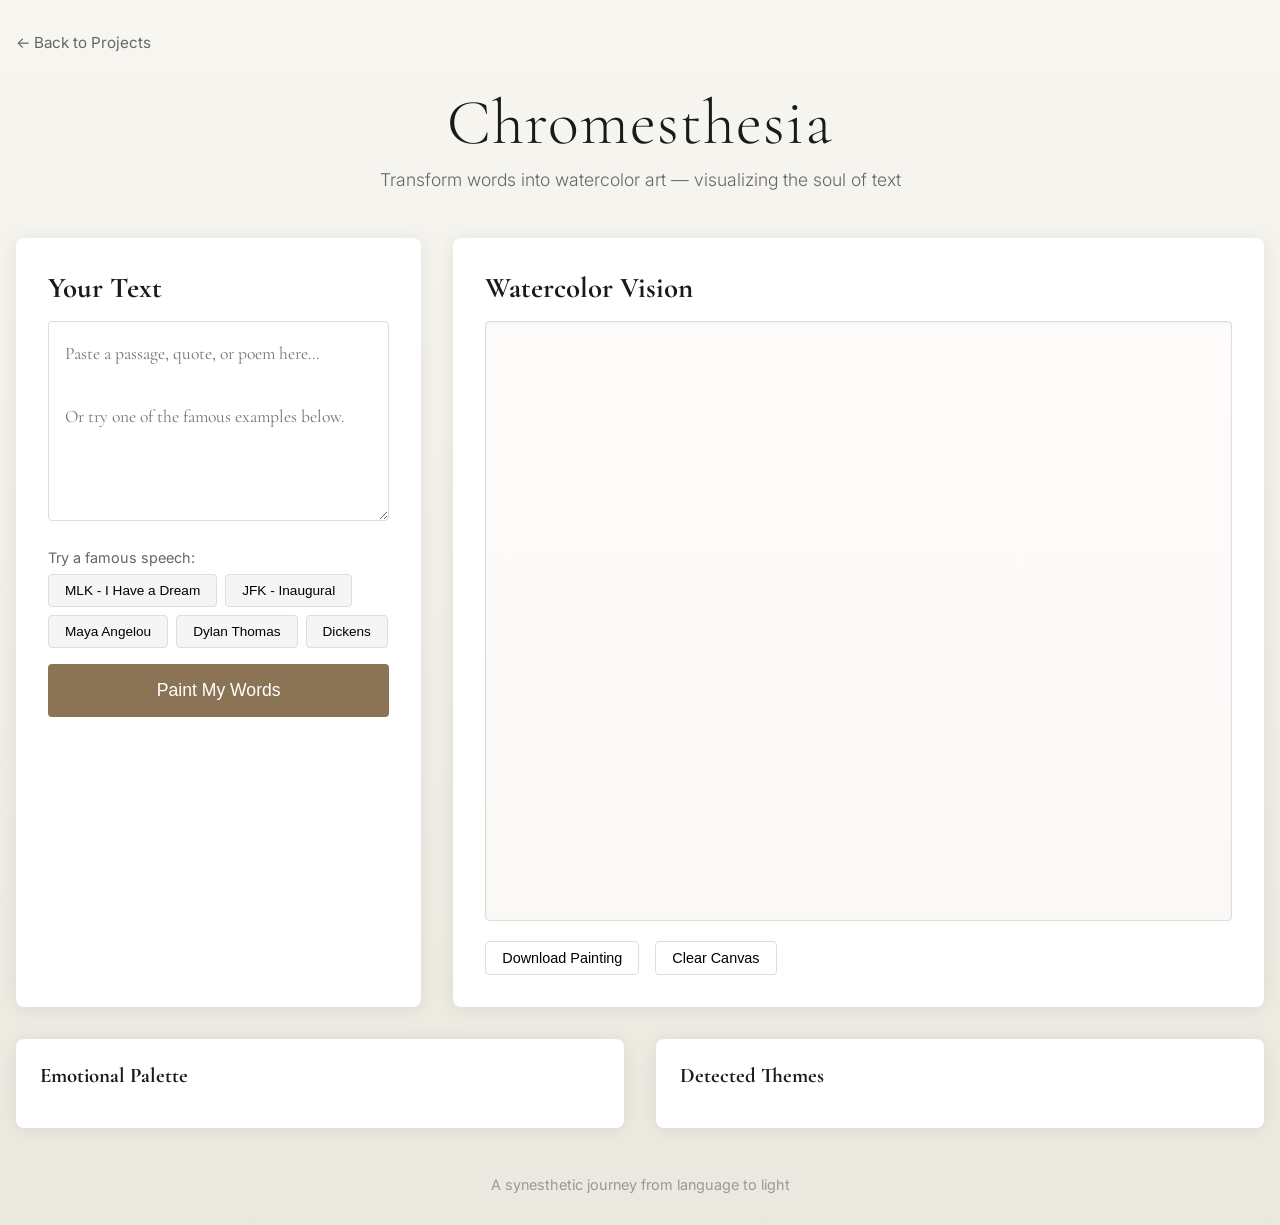
==== commit ef6fdf54: "Merge pull request #24 from arohaislove/claude/chromesthesia-watercolor-app-B8HPQ Add Chromesthesia " ====
--- a/chromesthesia/index.html
+++ b/chromesthesia/index.html
@@ -3,11 +3,10 @@
 <head>
     <meta charset="UTF-8">
     <meta name="viewport" content="width=device-width, initial-scale=1.0">
-    <title>Chromesthesia - Paint with Your Words</title>
+    <title>Chromesthesia - Text to Watercolor</title>
     <link rel="preconnect" href="https://fonts.googleapis.com">
     <link rel="preconnect" href="https://fonts.gstatic.com" crossorigin>
-    <link href="https://fonts.googleapis.com/css2?family=Inter:wght@300;400;500;600&display=swap" rel="stylesheet">
-
+    <link href="https://fonts.googleapis.com/css2?family=Cormorant+Garamond:wght@300;400;600&family=Inter:wght@300;400;500&display=swap" rel="stylesheet">
     <style>
         * {
             margin: 0;
@@ -15,761 +14,884 @@
             box-sizing: border-box;
         }
 
-        :root {
-            --bg-dark: #1a1a1a;
-            --bg-darker: #0f0f0f;
-            --bg-panel: #242424;
-            --text-primary: #e0e0e0;
-            --text-secondary: #999;
-            --border: #333;
-            --accent: #4a9eff;
-        }
-
         body {
             font-family: 'Inter', sans-serif;
-            background: var(--bg-dark);
-            color: var(--text-primary);
-            overflow: hidden;
-            height: 100vh;
-        }
-
-        .app-container {
+            background: linear-gradient(180deg, #f8f6f1 0%, #ebe8df 100%);
+            min-height: 100vh;
+            color: #2c2c2c;
+            padding: 2rem 1rem;
+        }
+
+        .container {
+            max-width: 1400px;
+            margin: 0 auto;
+        }
+
+        header {
+            text-align: center;
+            margin-bottom: 3rem;
+        }
+
+        h1 {
+            font-family: 'Cormorant Garamond', serif;
+            font-size: 4rem;
+            font-weight: 300;
+            color: #1a1a1a;
+            margin-bottom: 0.5rem;
+            letter-spacing: 1px;
+        }
+
+        .subtitle {
+            font-size: 1.1rem;
+            color: #666;
+            font-weight: 300;
+        }
+
+        nav {
+            margin-bottom: 2rem;
+        }
+
+        nav a {
+            color: #666;
+            text-decoration: none;
+            font-size: 0.95rem;
+            transition: color 0.3s;
+        }
+
+        nav a:hover {
+            color: #1a1a1a;
+        }
+
+        .main-grid {
             display: grid;
-            grid-template-columns: 320px 1fr 280px;
-            height: 100vh;
-        }
-
-        /* Left Panel - Text Input */
-        .text-panel {
-            background: var(--bg-darker);
-            border-right: 1px solid var(--border);
-            display: flex;
-            flex-direction: column;
+            grid-template-columns: 1fr 2fr;
+            gap: 2rem;
+            margin-bottom: 2rem;
+        }
+
+        .input-section {
+            background: white;
             padding: 2rem;
-        }
-
-        .logo {
-            font-size: 1.5rem;
-            font-weight: 600;
-            margin-bottom: 0.5rem;
-            color: var(--text-primary);
-        }
-
-        .tagline {
-            font-size: 0.875rem;
-            color: var(--text-secondary);
-            margin-bottom: 2rem;
+            border-radius: 8px;
+            box-shadow: 0 2px 20px rgba(0, 0, 0, 0.08);
+        }
+
+        .section-title {
+            font-family: 'Cormorant Garamond', serif;
+            font-size: 1.8rem;
+            margin-bottom: 1rem;
+            color: #1a1a1a;
         }
 
         textarea {
-            flex: 1;
-            background: var(--bg-panel);
-            border: 1px solid var(--border);
-            border-radius: 8px;
+            width: 100%;
+            min-height: 200px;
             padding: 1rem;
-            color: var(--text-primary);
-            font-family: 'Inter', sans-serif;
-            font-size: 0.9rem;
-            line-height: 1.6;
-            resize: none;
-            margin-bottom: 1rem;
+            border: 1px solid #ddd;
+            border-radius: 4px;
+            font-family: 'Cormorant Garamond', serif;
+            font-size: 1.1rem;
+            line-height: 1.8;
+            resize: vertical;
+            transition: border-color 0.3s;
         }
 
         textarea:focus {
             outline: none;
-            border-color: var(--accent);
-        }
-
-        textarea::placeholder {
-            color: var(--text-secondary);
-        }
-
-        .btn {
-            background: var(--accent);
-            color: white;
-            border: none;
-            padding: 0.75rem 1.5rem;
-            border-radius: 6px;
-            font-size: 0.875rem;
-            font-weight: 500;
-            cursor: pointer;
-            transition: opacity 0.2s;
-        }
-
-        .btn:hover {
-            opacity: 0.9;
-        }
-
-        .btn-secondary {
-            background: var(--bg-panel);
-            border: 1px solid var(--border);
-            color: var(--text-primary);
+            border-color: #8b7355;
         }
 
         .examples {
-            margin-top: 1rem;
-        }
-
-        .examples-label {
-            font-size: 0.75rem;
-            color: var(--text-secondary);
+            margin-top: 1.5rem;
+        }
+
+        .example-label {
+            font-size: 0.9rem;
+            color: #666;
             margin-bottom: 0.5rem;
-            text-transform: uppercase;
-            letter-spacing: 0.05em;
-        }
-
-        .example-chips {
+        }
+
+        .example-buttons {
             display: flex;
             flex-wrap: wrap;
             gap: 0.5rem;
         }
 
-        .example-chip {
-            background: var(--bg-panel);
-            border: 1px solid var(--border);
-            color: var(--text-secondary);
-            padding: 0.4rem 0.75rem;
+        .example-btn {
+            padding: 0.5rem 1rem;
+            background: #f5f5f5;
+            border: 1px solid #ddd;
             border-radius: 4px;
-            font-size: 0.75rem;
             cursor: pointer;
-            transition: all 0.2s;
-        }
-
-        .example-chip:hover {
-            border-color: var(--accent);
-            color: var(--accent);
-        }
-
-        /* Center - Canvas */
-        .canvas-area {
-            background: var(--bg-dark);
-            display: flex;
-            flex-direction: column;
-            align-items: center;
-            justify-content: center;
-            position: relative;
-        }
-
-        #paintCanvas {
-            background: #FFFFF8;
-            cursor: none;
-            box-shadow: 0 10px 50px rgba(0,0,0,0.5);
-        }
-
-        .brush-cursor {
-            position: fixed;
-            border: 2px solid rgba(255, 255, 255, 0.8);
-            border-radius: 50%;
-            pointer-events: none;
-            z-index: 1000;
-            box-shadow: 0 0 0 1px rgba(0, 0, 0, 0.3);
-            transition: width 0.1s ease, height 0.1s ease;
-            display: none;
-        }
-
-        .brush-cursor.active {
-            display: block;
-        }
-
-        .brush-cursor::before {
-            content: '';
-            position: absolute;
-            top: 50%;
-            left: 50%;
-            transform: translate(-50%, -50%);
-            width: 4px;
-            height: 4px;
+            font-size: 0.85rem;
+            transition: all 0.3s;
+        }
+
+        .example-btn:hover {
+            background: #8b7355;
+            color: white;
+            border-color: #8b7355;
+        }
+
+        .paint-btn {
+            width: 100%;
+            padding: 1rem;
+            margin-top: 1rem;
+            background: #8b7355;
+            color: white;
+            border: none;
+            border-radius: 4px;
+            font-size: 1.1rem;
+            font-weight: 500;
+            cursor: pointer;
+            transition: background 0.3s;
+        }
+
+        .paint-btn:hover {
+            background: #6d5940;
+        }
+
+        .paint-btn:disabled {
+            background: #ccc;
+            cursor: not-allowed;
+        }
+
+        .canvas-section {
             background: white;
-            border-radius: 50%;
-            box-shadow: 0 0 2px rgba(0, 0, 0, 0.5);
-        }
-
-        .canvas-placeholder {
-            position: absolute;
-            text-align: center;
-            color: var(--text-secondary);
-            pointer-events: none;
-        }
-
-        .canvas-placeholder.hidden {
-            display: none;
-        }
-
-        .placeholder-title {
-            font-size: 1.25rem;
-            margin-bottom: 0.5rem;
-        }
-
-        .placeholder-subtitle {
-            font-size: 0.875rem;
-        }
-
-        /* Right Panel - Palette & Tools */
-        .tools-panel {
-            background: var(--bg-darker);
-            border-left: 1px solid var(--border);
-            display: flex;
-            flex-direction: column;
             padding: 2rem;
-            overflow-y: auto;
-        }
-
-        .section {
-            margin-bottom: 2rem;
-        }
-
-        .section-title {
-            font-size: 0.75rem;
-            color: var(--text-secondary);
-            margin-bottom: 1rem;
-            text-transform: uppercase;
-            letter-spacing: 0.05em;
-        }
-
-        /* Color Palette */
-        .palette {
-            display: grid;
-            grid-template-columns: repeat(2, 1fr);
-            gap: 0.75rem;
-        }
-
-        .color-swatch {
-            aspect-ratio: 1;
             border-radius: 8px;
-            cursor: pointer;
-            border: 3px solid transparent;
-            transition: all 0.2s;
-            position: relative;
-            overflow: hidden;
-        }
-
-        .color-swatch:hover {
-            transform: scale(1.05);
-        }
-
-        .color-swatch.active {
-            border-color: white;
-            box-shadow: 0 0 0 1px var(--bg-darker);
-        }
-
-        .swatch-word {
-            position: absolute;
-            bottom: 0;
-            left: 0;
-            right: 0;
-            background: rgba(0,0,0,0.7);
-            color: white;
-            font-size: 0.65rem;
-            padding: 0.25rem;
-            text-align: center;
-            text-overflow: ellipsis;
-            overflow: hidden;
-            white-space: nowrap;
-        }
-
-        .swatch-type {
-            position: absolute;
-            top: 4px;
-            right: 4px;
-            width: 8px;
-            height: 8px;
-            border-radius: 50%;
-        }
-
-        .type-iconic { background: #4CAF50; }
-        .type-indexical { background: #2196F3; }
-        .type-symbolic { background: #9C27B0; }
-
-        /* Brush Controls */
-        .control {
-            margin-bottom: 1rem;
-        }
-
-        .control-label {
-            font-size: 0.75rem;
-            color: var(--text-secondary);
-            margin-bottom: 0.5rem;
-            display: flex;
-            justify-content: space-between;
-        }
-
-        .control-value {
-            color: var(--text-primary);
-        }
-
-        input[type="range"] {
+            box-shadow: 0 2px 20px rgba(0, 0, 0, 0.08);
+        }
+
+        #watercolorCanvas {
             width: 100%;
-            height: 4px;
-            background: var(--bg-panel);
-            border-radius: 2px;
-            outline: none;
-            -webkit-appearance: none;
-        }
-
-        input[type="range"]::-webkit-slider-thumb {
-            -webkit-appearance: none;
-            appearance: none;
-            width: 16px;
-            height: 16px;
-            background: var(--accent);
-            cursor: pointer;
-            border-radius: 50%;
-        }
-
-        input[type="range"]::-moz-range-thumb {
-            width: 16px;
-            height: 16px;
-            background: var(--accent);
-            cursor: pointer;
-            border-radius: 50%;
-            border: none;
-        }
-
-        .tool-buttons {
+            height: 600px;
+            border: 1px solid #ddd;
+            border-radius: 4px;
+            background: linear-gradient(to bottom, #fdfcfb 0%, #faf9f6 100%);
+            box-shadow: inset 0 1px 3px rgba(0, 0, 0, 0.05);
+        }
+
+        .analysis-section {
             display: grid;
             grid-template-columns: 1fr 1fr;
+            gap: 2rem;
+            margin-top: 2rem;
+        }
+
+        .analysis-box {
+            background: white;
+            padding: 1.5rem;
+            border-radius: 8px;
+            box-shadow: 0 2px 20px rgba(0, 0, 0, 0.08);
+        }
+
+        .analysis-title {
+            font-family: 'Cormorant Garamond', serif;
+            font-size: 1.3rem;
+            margin-bottom: 1rem;
+            color: #1a1a1a;
+        }
+
+        .color-palette {
+            display: flex;
+            flex-wrap: wrap;
             gap: 0.5rem;
         }
 
-        .tool-btn {
-            background: var(--bg-panel);
-            border: 1px solid var(--border);
-            color: var(--text-primary);
-            padding: 0.5rem;
-            border-radius: 6px;
-            font-size: 0.75rem;
+        .color-swatch {
+            width: 60px;
+            height: 60px;
+            border-radius: 4px;
+            box-shadow: 0 2px 8px rgba(0, 0, 0, 0.15);
+            position: relative;
             cursor: pointer;
-            transition: all 0.2s;
-        }
-
-        .tool-btn:hover {
-            border-color: var(--accent);
-        }
-
-        .legend {
+        }
+
+        .color-swatch::after {
+            content: attr(data-emotion);
+            position: absolute;
+            bottom: -25px;
+            left: 50%;
+            transform: translateX(-50%);
             font-size: 0.7rem;
-            color: var(--text-secondary);
-            line-height: 1.5;
-        }
-
-        .legend-item {
+            color: #666;
+            white-space: nowrap;
+        }
+
+        .themes-list {
+            list-style: none;
+        }
+
+        .theme-item {
+            padding: 0.5rem 0;
+            border-bottom: 1px solid #f0f0f0;
+            font-size: 0.95rem;
+            color: #555;
+        }
+
+        .theme-item:last-child {
+            border-bottom: none;
+        }
+
+        .theme-icon {
+            margin-right: 0.5rem;
+        }
+
+        .controls {
+            margin-top: 1rem;
             display: flex;
-            align-items: center;
-            gap: 0.5rem;
-            margin-bottom: 0.5rem;
-        }
-
-        .legend-dot {
-            width: 8px;
-            height: 8px;
-            border-radius: 50%;
+            gap: 1rem;
+            flex-wrap: wrap;
+        }
+
+        .control-btn {
+            padding: 0.5rem 1rem;
+            background: white;
+            border: 1px solid #ddd;
+            border-radius: 4px;
+            cursor: pointer;
+            font-size: 0.9rem;
+            transition: all 0.3s;
+        }
+
+        .control-btn:hover {
+            background: #f5f5f5;
+            border-color: #8b7355;
+        }
+
+        .status-message {
+            margin-top: 1rem;
+            padding: 1rem;
+            background: #f9f9f9;
+            border-left: 3px solid #8b7355;
+            border-radius: 4px;
+            font-size: 0.9rem;
+            color: #666;
+            display: none;
+        }
+
+        .status-message.active {
+            display: block;
+        }
+
+        footer {
+            text-align: center;
+            margin-top: 3rem;
+            color: #999;
+            font-size: 0.9rem;
         }
 
         @media (max-width: 1024px) {
-            .app-container {
+            .main-grid {
                 grid-template-columns: 1fr;
-                grid-template-rows: auto 1fr auto;
-            }
-
-            .text-panel, .tools-panel {
-                padding: 1rem;
-            }
-
-            #paintCanvas {
-                width: 100% !important;
-                height: 400px !important;
+            }
+
+            .analysis-section {
+                grid-template-columns: 1fr;
+            }
+
+            h1 {
+                font-size: 3rem;
+            }
+        }
+
+        @media (max-width: 640px) {
+            h1 {
+                font-size: 2.5rem;
+            }
+
+            .input-section,
+            .canvas-section,
+            .analysis-box {
+                padding: 1.5rem;
             }
         }
     </style>
 </head>
 <body>
-    <!-- Brush cursor preview -->
-    <div class="brush-cursor" id="brushCursor"></div>
-
-    <div class="app-container">
-        <!-- Left Panel: Text Input -->
-        <div class="text-panel">
-            <div class="logo">Chromesthesia</div>
-            <div class="tagline">Paint with your words</div>
-
-            <textarea id="textInput" placeholder="Type or paste your text here...
-
-Your words will become your paint colors."></textarea>
-
-            <button class="btn" id="generatePaletteBtn">Generate Palette</button>
-
-            <div class="examples">
-                <div class="examples-label">Try</div>
-                <div class="example-chips">
-                    <div class="example-chip" data-example="mlk">MLK</div>
-                    <div class="example-chip" data-example="angelou">Angelou</div>
-                    <div class="example-chip" data-example="rumi">Rumi</div>
+    <div class="container">
+        <nav>
+            <a href="/">← Back to Projects</a>
+        </nav>
+
+        <header>
+            <h1>Chromesthesia</h1>
+            <p class="subtitle">Transform words into watercolor art — visualizing the soul of text</p>
+        </header>
+
+        <div class="main-grid">
+            <div class="input-section">
+                <h2 class="section-title">Your Text</h2>
+                <textarea id="textInput" placeholder="Paste a passage, quote, or poem here...
+
+Or try one of the famous examples below."></textarea>
+
+                <div class="examples">
+                    <div class="example-label">Try a famous speech:</div>
+                    <div class="example-buttons">
+                        <button class="example-btn" data-example="mlk">MLK - I Have a Dream</button>
+                        <button class="example-btn" data-example="jfk">JFK - Inaugural</button>
+                        <button class="example-btn" data-example="angelou">Maya Angelou</button>
+                        <button class="example-btn" data-example="dylan">Dylan Thomas</button>
+                        <button class="example-btn" data-example="dickens">Dickens</button>
+                    </div>
+                </div>
+
+                <button class="paint-btn" id="paintBtn">Paint My Words</button>
+
+                <div class="status-message" id="statusMessage"></div>
+            </div>
+
+            <div class="canvas-section">
+                <h2 class="section-title">Watercolor Vision</h2>
+                <canvas id="watercolorCanvas"></canvas>
+                <div class="controls">
+                    <button class="control-btn" id="downloadBtn">Download Painting</button>
+                    <button class="control-btn" id="clearBtn">Clear Canvas</button>
                 </div>
             </div>
         </div>
 
-        <!-- Center: Painting Canvas -->
-        <div class="canvas-area">
-            <canvas id="paintCanvas" width="800" height="600"></canvas>
-            <div class="canvas-placeholder" id="canvasPlaceholder">
-                <div class="placeholder-title">Your canvas awaits</div>
-                <div class="placeholder-subtitle">Enter text and generate a palette to start painting</div>
+        <div class="analysis-section">
+            <div class="analysis-box">
+                <h3 class="analysis-title">Emotional Palette</h3>
+                <div class="color-palette" id="colorPalette"></div>
+            </div>
+
+            <div class="analysis-box">
+                <h3 class="analysis-title">Detected Themes</h3>
+                <ul class="themes-list" id="themesList"></ul>
             </div>
         </div>
 
-        <!-- Right Panel: Palette & Tools -->
-        <div class="tools-panel">
-            <div class="section">
-                <div class="section-title">Your Palette</div>
-                <div class="palette" id="palette">
-                    <div style="grid-column: 1/-1; text-align: center; padding: 2rem; color: var(--text-secondary); font-size: 0.75rem;">
-                        Generate a palette from your text
-                    </div>
-                </div>
-            </div>
-
-            <div class="section">
-                <div class="section-title">Brush</div>
-                <div class="control">
-                    <div class="control-label">
-                        <span>Size</span>
-                        <span class="control-value" id="sizeValue">20px</span>
-                    </div>
-                    <input type="range" id="brushSize" min="2" max="80" value="20">
-                </div>
-                <div class="control">
-                    <div class="control-label">
-                        <span>Opacity</span>
-                        <span class="control-value" id="opacityValue">70%</span>
-                    </div>
-                    <input type="range" id="brushOpacity" min="10" max="100" value="70">
-                </div>
-            </div>
-
-            <div class="section">
-                <div class="section-title">Actions</div>
-                <div class="tool-buttons">
-                    <button class="tool-btn" id="clearBtn">Clear Canvas</button>
-                    <button class="tool-btn" id="downloadBtn">Save Image</button>
-                </div>
-            </div>
-
-            <div class="section">
-                <div class="section-title">Legend</div>
-                <div class="legend">
-                    <div class="legend-item">
-                        <div class="legend-dot type-iconic"></div>
-                        <span>Iconic (direct color)</span>
-                    </div>
-                    <div class="legend-item">
-                        <div class="legend-dot type-indexical"></div>
-                        <span>Indexical (nature)</span>
-                    </div>
-                    <div class="legend-item">
-                        <div class="legend-dot type-symbolic"></div>
-                        <span>Symbolic (emotion)</span>
-                    </div>
-                </div>
-            </div>
-        </div>
+        <footer>
+            <p>A synesthetic journey from language to light</p>
+        </footer>
     </div>
 
     <script>
-        // Semiotic mappings (same as before)
-        const SIGN_TYPES = {
-            ICONIC: 'iconic',
-            INDEXICAL: 'indexical',
-            SYMBOLIC: 'symbolic'
+        // Famous speeches database
+        const FAMOUS_SPEECHES = {
+            mlk: `I have a dream that one day this nation will rise up and live out the true meaning of its creed: We hold these truths to be self-evident, that all men are created equal. I have a dream that my four little children will one day live in a nation where they will not be judged by the color of their skin but by the content of their character. I have a dream today!`,
+
+            jfk: `And so, my fellow Americans: ask not what your country can do for you — ask what you can do for your country. My fellow citizens of the world: ask not what America will do for you, but what together we can do for the freedom of man.`,
+
+            angelou: `You may write me down in history with your bitter, twisted lies. You may trod me in the very dirt, but still, like dust, I'll rise. Does my sassiness upset you? Why are you beset with gloom? Just like moons and like suns, with the certainty of tides, just like hopes springing high, still I'll rise.`,
+
+            dylan: `Do not go gentle into that good night. Old age should burn and rave at close of day. Rage, rage against the dying of the light. Though wise men at their end know dark is right, because their words had forked no lightning they do not go gentle into that good night.`,
+
+            dickens: `It was the best of times, it was the worst of times, it was the age of wisdom, it was the age of foolishness, it was the epoch of belief, it was the epoch of incredulity, it was the season of Light, it was the season of Darkness, it was the spring of hope, it was the winter of despair.`
         };
 
-        const iconicMappings = {
-            red: '#DC143C', blue: '#4682B4', green: '#228B22', yellow: '#FFD700',
-            orange: '#FFA500', purple: '#800080', pink: '#FFB6C1', black: '#2C2C2C',
-            white: '#F5F5F5', gray: '#808080', grey: '#808080', gold: '#FFD700',
-            golden: '#FFD700', silver: '#C0C0C0', crimson: '#DC143C'
+        // Emotion to color mapping
+        const EMOTION_COLORS = {
+            joy: ['#FFD700', '#FFA500', '#FFB6C1', '#F0E68C'],
+            love: ['#FF6B6B', '#FF8E8E', '#FFB3B3', '#E74C3C'],
+            sadness: ['#4A90E2', '#5DADE2', '#7B8D93', '#34495E'],
+            anger: ['#DC143C', '#CD5C5C', '#8B4513', '#A52A2A'],
+            fear: ['#8E44AD', '#9B59B6', '#4A4A4A', '#556B2F'],
+            calm: ['#90EE90', '#87CEEB', '#B0C4DE', '#E6E6FA'],
+            hope: ['#FFFACD', '#FFD700', '#F0E68C', '#FAFAD2'],
+            neutral: ['#D2B48C', '#C0C0C0', '#DEB887', '#F5DEB3']
         };
 
-        const indexicalMappings = {
-            fire: ['#FF4500', '#FF6347'], sun: ['#FFD700', '#FFA500'], sky: ['#87CEEB', '#00BFFF'],
-            ocean: ['#4682B4', '#5F9EA0'], sea: ['#4682B4', '#006994'], forest: ['#228B22', '#006400'],
-            night: ['#191970', '#000080'], blood: ['#8B0000', '#DC143C']
+        // Word-emotion dictionary (simplified sentiment analysis)
+        const EMOTION_WORDS = {
+            joy: ['joy', 'happy', 'delight', 'cheerful', 'glad', 'merry', 'jolly', 'pleased', 'content', 'bright', 'sunshine', 'laugh', 'smile', 'celebration', 'wonderful', 'fantastic', 'great', 'beautiful', 'lovely', 'amazing'],
+            love: ['love', 'beloved', 'cherish', 'adore', 'affection', 'tender', 'caring', 'heart', 'embrace', 'kiss', 'passion', 'romance', 'devotion', 'dear', 'sweetheart', 'warmth'],
+            sadness: ['sad', 'sorrow', 'grief', 'melancholy', 'blue', 'tears', 'cry', 'weep', 'mourn', 'lonely', 'alone', 'lost', 'despair', 'misery', 'pain', 'hurt', 'suffering', 'anguish', 'gloom', 'depression'],
+            anger: ['anger', 'rage', 'fury', 'mad', 'furious', 'outrage', 'wrath', 'hostile', 'bitter', 'hate', 'resentment', 'annoyed', 'frustrated', 'indignant', 'violent'],
+            fear: ['fear', 'afraid', 'scared', 'terror', 'dread', 'anxiety', 'worry', 'nervous', 'panic', 'frightened', 'alarmed', 'horrified', 'threatened', 'danger', 'peril'],
+            calm: ['calm', 'peace', 'peaceful', 'serene', 'tranquil', 'quiet', 'still', 'gentle', 'soft', 'soothe', 'relax', 'rest', 'comfort', 'ease', 'harmony', 'balance'],
+            hope: ['hope', 'dream', 'aspire', 'wish', 'optimism', 'faith', 'believe', 'trust', 'confidence', 'future', 'tomorrow', 'possibility', 'potential', 'promise', 'inspire', 'inspiration', 'rise', 'rising', 'soar', 'ascend'],
+            neutral: ['the', 'and', 'or', 'but', 'with', 'from', 'about', 'which', 'this', 'that', 'have', 'will', 'would', 'could', 'should']
         };
 
-        const symbolicMappings = {
-            love: ['#FF6B9D', '#FF8C94'], passion: ['#DC143C', '#8B0000'],
-            joy: ['#FFD700', '#FFA500'], happy: ['#FFD700', '#FFE5B4'],
-            sad: ['#4A90E2', '#708090'], fear: ['#6A4C93', '#2F2F2F'],
-            peace: ['#87CEEB', '#B0E0E6'], hope: ['#FFFACD', '#F0E68C'],
-            dream: ['#FFE4B5', '#FFFACD'], courage: ['#DC143C', '#FF8C00']
+        // Theme to imagery mapping
+        const THEME_IMAGERY = {
+            freedom: {
+                keywords: ['freedom', 'liberty', 'free', 'liberate', 'release', 'soar', 'fly', 'wings', 'bird', 'sky', 'break', 'chains', 'independent'],
+                icon: '🕊️',
+                paint: 'birds'
+            },
+            love: {
+                keywords: ['love', 'romance', 'heart', 'embrace', 'kiss', 'affection', 'beloved', 'cherish', 'adore'],
+                icon: '❤️',
+                paint: 'flowers'
+            },
+            nature: {
+                keywords: ['nature', 'tree', 'forest', 'mountain', 'river', 'ocean', 'sea', 'flower', 'garden', 'landscape', 'earth', 'green', 'meadow'],
+                icon: '🌿',
+                paint: 'landscape'
+            },
+            struggle: {
+                keywords: ['struggle', 'fight', 'battle', 'conflict', 'war', 'storm', 'wave', 'difficult', 'challenge', 'obstacle', 'adversity'],
+                icon: '⚡',
+                paint: 'storm'
+            },
+            hope: {
+                keywords: ['hope', 'dream', 'wish', 'aspire', 'faith', 'believe', 'future', 'tomorrow', 'rise', 'rising', 'dawn', 'sunrise', 'light'],
+                icon: '✨',
+                paint: 'sunrise'
+            },
+            loss: {
+                keywords: ['loss', 'grief', 'mourn', 'death', 'dying', 'gone', 'lost', 'farewell', 'goodbye', 'end', 'ending', 'autumn', 'fade', 'twilight'],
+                icon: '🍂',
+                paint: 'autumn'
+            },
+            strength: {
+                keywords: ['strong', 'strength', 'power', 'mighty', 'courage', 'brave', 'bold', 'fierce', 'lion', 'mountain', 'rock', 'steel', 'iron'],
+                icon: '💪',
+                paint: 'mountain'
+            },
+            journey: {
+                keywords: ['journey', 'path', 'road', 'way', 'travel', 'voyage', 'quest', 'adventure', 'grow', 'growth', 'change', 'transform', 'evolve'],
+                icon: '🛤️',
+                paint: 'path'
+            }
         };
 
-        const examples = {
-            mlk: `I have a dream that one day this nation will rise up and live out the true meaning of its creed.`,
-            angelou: `You may write me down in history with your bitter, twisted lies, but still, like dust, I'll rise.`,
-            rumi: `Let yourself be silently drawn by the strange pull of what you really love. It will not lead you astray.`
-        };
-
-        // Analyze text and generate palette
-        function generatePalette(text) {
-            const words = text.split(/\s+/).filter(w => w.length > 2);
+        // Canvas setup
+        const canvas = document.getElementById('watercolorCanvas');
+        const ctx = canvas.getContext('2d');
+
+        function resizeCanvas() {
+            const rect = canvas.getBoundingClientRect();
+            canvas.width = rect.width * 2;
+            canvas.height = rect.height * 2;
+            ctx.scale(2, 2);
+        }
+
+        resizeCanvas();
+        window.addEventListener('resize', resizeCanvas);
+
+        // Text analysis
+        function analyzeText(text) {
+            const words = text.toLowerCase()
+                .replace(/[^\w\s]/g, ' ')
+                .split(/\s+/)
+                .filter(w => w.length > 2);
+
+            const emotionScores = {};
+            const detectedThemes = [];
             const palette = [];
-            const seen = new Set();
-
-            for (const word of words) {
-                const clean = word.toLowerCase().replace(/[.,!?;:"'\-]/g, '');
-                if (seen.has(clean)) continue;
-
-                // Check iconic
-                if (iconicMappings[clean]) {
-                    palette.push({ word, color: iconicMappings[clean], type: SIGN_TYPES.ICONIC });
-                    seen.add(clean);
-                    continue;
+
+            // Analyze emotions
+            for (const [emotion, emotionWords] of Object.entries(EMOTION_WORDS)) {
+                const score = words.filter(word => emotionWords.includes(word)).length;
+                if (score > 0) {
+                    emotionScores[emotion] = score;
                 }
-
-                // Check indexical
-                for (const [key, colors] of Object.entries(indexicalMappings)) {
-                    if (clean.includes(key)) {
-                        palette.push({ word, color: colors[0], type: SIGN_TYPES.INDEXICAL });
-                        seen.add(clean);
-                        break;
-                    }
+            }
+
+            // Get top emotions and their colors
+            const sortedEmotions = Object.entries(emotionScores)
+                .sort((a, b) => b[1] - a[1])
+                .slice(0, 4);
+
+            if (sortedEmotions.length === 0) {
+                // Default neutral palette
+                palette.push(...EMOTION_COLORS.neutral.slice(0, 3));
+            } else {
+                sortedEmotions.forEach(([emotion]) => {
+                    const colors = EMOTION_COLORS[emotion];
+                    palette.push(...colors.slice(0, 2));
+                });
+            }
+
+            // Detect themes
+            for (const [theme, data] of Object.entries(THEME_IMAGERY)) {
+                const matches = words.filter(word =>
+                    data.keywords.some(keyword => word.includes(keyword) || keyword.includes(word))
+                ).length;
+
+                if (matches > 0) {
+                    detectedThemes.push({
+                        name: theme.charAt(0).toUpperCase() + theme.slice(1),
+                        icon: data.icon,
+                        paint: data.paint,
+                        score: matches
+                    });
                 }
-                if (seen.has(clean)) continue;
-
-                // Check symbolic
-                for (const [key, colors] of Object.entries(symbolicMappings)) {
-                    if (clean.includes(key)) {
-                        palette.push({ word, color: colors[0], type: SIGN_TYPES.SYMBOLIC });
-                        seen.add(clean);
-                        break;
-                    }
-                }
-
-                if (palette.length >= 12) break;
-            }
-
-            return palette;
-        }
-
-        // Canvas setup
-        const canvas = document.getElementById('paintCanvas');
-        const ctx = canvas.getContext('2d');
-        const brushCursor = document.getElementById('brushCursor');
-        let isPainting = false;
-        let currentColor = '#000000';
-        let brushSize = 20;
-        let brushOpacity = 0.7;
-        let palette = [];
-
-        // Update brush cursor
-        function updateBrushCursor() {
-            const rect = canvas.getBoundingClientRect();
-            const displaySize = (brushSize / canvas.width) * rect.width;
-            brushCursor.style.width = `${displaySize}px`;
-            brushCursor.style.height = `${displaySize}px`;
-
-            // Parse current color and add opacity
-            const r = parseInt(currentColor.slice(1, 3), 16);
-            const g = parseInt(currentColor.slice(3, 5), 16);
-            const b = parseInt(currentColor.slice(5, 7), 16);
-            brushCursor.style.background = `radial-gradient(circle,
-                rgba(${r}, ${g}, ${b}, ${brushOpacity * 0.3}) 0%,
-                rgba(${r}, ${g}, ${b}, ${brushOpacity * 0.1}) 60%,
-                transparent 100%)`;
-        }
-
-        // Mouse move handler for cursor preview
-        canvas.addEventListener('mousemove', (e) => {
-            if (palette.length > 0) {
-                brushCursor.classList.add('active');
-                brushCursor.style.left = `${e.clientX}px`;
-                brushCursor.style.top = `${e.clientY}px`;
-                brushCursor.style.transform = 'translate(-50%, -50%)';
-            }
-        });
-
-        canvas.addEventListener('mouseenter', () => {
-            if (palette.length > 0) {
-                brushCursor.classList.add('active');
-                updateBrushCursor();
-            }
-        });
-
-        canvas.addEventListener('mouseleave', () => {
-            brushCursor.classList.remove('active');
-        });
-
-        // Initialize canvas with texture
-        function initCanvas() {
-            ctx.fillStyle = '#FFFFF8';
-            ctx.fillRect(0, 0, canvas.width, canvas.height);
-
-            // Add paper texture
-            for (let i = 0; i < 1000; i++) {
-                ctx.fillStyle = `rgba(0, 0, 0, ${Math.random() * 0.02})`;
-                ctx.fillRect(Math.random() * canvas.width, Math.random() * canvas.height, 1, 1);
-            }
-        }
-
-        initCanvas();
-
-        // Painting functions
-        function startPainting(e) {
-            if (palette.length === 0) return;
-            isPainting = true;
-            paint(e);
-        }
-
-        function stopPainting() {
-            isPainting = false;
-        }
-
-        function paint(e) {
-            if (!isPainting) return;
-
-            const rect = canvas.getBoundingClientRect();
-            // Scale coordinates to match canvas internal resolution
-            const scaleX = canvas.width / rect.width;
-            const scaleY = canvas.height / rect.height;
-            const x = (e.clientX - rect.left) * scaleX;
-            const y = (e.clientY - rect.top) * scaleY;
-
-            // Parse color
-            const r = parseInt(currentColor.slice(1, 3), 16);
-            const g = parseInt(currentColor.slice(3, 5), 16);
-            const b = parseInt(currentColor.slice(5, 7), 16);
-
-            // Paint with acrylic texture - multiple layers for depth
-            const layers = 4;
-            for (let i = 0; i < layers; i++) {
-                const offsetX = (Math.random() - 0.5) * brushSize * 0.3;
-                const offsetY = (Math.random() - 0.5) * brushSize * 0.3;
-                const layerSize = brushSize * (1 - i * 0.15);
-                const layerOpacity = brushOpacity * (1 - i * 0.15);
-
-                const gradient = ctx.createRadialGradient(
-                    x + offsetX, y + offsetY, 0,
-                    x + offsetX, y + offsetY, layerSize / 2
-                );
-
-                gradient.addColorStop(0, `rgba(${r}, ${g}, ${b}, ${layerOpacity})`);
-                gradient.addColorStop(0.6, `rgba(${r}, ${g}, ${b}, ${layerOpacity * 0.5})`);
-                gradient.addColorStop(1, `rgba(${r}, ${g}, ${b}, 0)`);
-
-                ctx.fillStyle = gradient;
-                ctx.beginPath();
-                ctx.arc(x + offsetX, y + offsetY, layerSize / 2, 0, Math.PI * 2);
-                ctx.fill();
-            }
-
-            // Add slight color variation for texture
-            if (Math.random() > 0.7) {
-                const varR = Math.max(0, Math.min(255, r + (Math.random() - 0.5) * 30));
-                const varG = Math.max(0, Math.min(255, g + (Math.random() - 0.5) * 30));
-                const varB = Math.max(0, Math.min(255, b + (Math.random() - 0.5) * 30));
-
-                ctx.fillStyle = `rgba(${varR}, ${varG}, ${varB}, ${brushOpacity * 0.3})`;
-                ctx.beginPath();
-                ctx.arc(x + (Math.random() - 0.5) * brushSize * 0.5,
-                       y + (Math.random() - 0.5) * brushSize * 0.5,
-                       brushSize * 0.2, 0, Math.PI * 2);
-                ctx.fill();
-            }
-        }
-
-        // Event listeners
-        canvas.addEventListener('mousedown', startPainting);
-        canvas.addEventListener('mouseup', stopPainting);
-        canvas.addEventListener('mousemove', paint);
-        canvas.addEventListener('mouseleave', stopPainting);
-
-        // Touch support
-        canvas.addEventListener('touchstart', (e) => {
-            e.preventDefault();
-            const touch = e.touches[0];
-            const mouseEvent = new MouseEvent('mousedown', {
-                clientX: touch.clientX,
-                clientY: touch.clientY
-            });
-            canvas.dispatchEvent(mouseEvent);
-        });
-
-        canvas.addEventListener('touchmove', (e) => {
-            e.preventDefault();
-            const touch = e.touches[0];
-            const mouseEvent = new MouseEvent('mousemove', {
-                clientX: touch.clientX,
-                clientY: touch.clientY
-            });
-            canvas.dispatchEvent(mouseEvent);
-        });
-
-        canvas.addEventListener('touchend', (e) => {
-            e.preventDefault();
-            const mouseEvent = new MouseEvent('mouseup', {});
-            canvas.dispatchEvent(mouseEvent);
-        });
-
-        // Generate palette button
-        document.getElementById('generatePaletteBtn').addEventListener('click', () => {
-            const text = document.getElementById('textInput').value.trim();
-            if (!text) return;
-
-            palette = generatePalette(text);
-            const paletteEl = document.getElementById('palette');
-            paletteEl.innerHTML = '';
-
-            palette.forEach((item, i) => {
+            }
+
+            // Sort themes by score
+            detectedThemes.sort((a, b) => b.score - a.score);
+
+            return {
+                emotions: sortedEmotions.map(([emotion]) => emotion),
+                palette: [...new Set(palette)].slice(0, 6),
+                themes: detectedThemes.slice(0, 5),
+                primaryTheme: detectedThemes[0]?.paint || 'abstract'
+            };
+        }
+
+        // Display analysis results
+        function displayAnalysis(analysis) {
+            // Display color palette
+            const paletteDiv = document.getElementById('colorPalette');
+            paletteDiv.innerHTML = '';
+            analysis.palette.forEach((color, index) => {
                 const swatch = document.createElement('div');
                 swatch.className = 'color-swatch';
-                swatch.style.background = item.color;
+                swatch.style.background = color;
+                swatch.dataset.emotion = analysis.emotions[Math.floor(index / 2)] || '';
+                swatch.title = color;
+                paletteDiv.appendChild(swatch);
+            });
+
+            // Display themes
+            const themesList = document.getElementById('themesList');
+            themesList.innerHTML = '';
+            if (analysis.themes.length === 0) {
+                themesList.innerHTML = '<li class="theme-item">No specific themes detected — creating abstract composition</li>';
+            } else {
+                analysis.themes.forEach(theme => {
+                    const li = document.createElement('li');
+                    li.className = 'theme-item';
+                    li.innerHTML = `<span class="theme-icon">${theme.icon}</span> ${theme.name}`;
+                    themesList.appendChild(li);
+                });
+            }
+        }
+
+        // Watercolor painting functions
+        function drawWatercolorBlob(x, y, radius, color, opacity = 0.3) {
+            const gradient = ctx.createRadialGradient(x, y, 0, x, y, radius);
+            gradient.addColorStop(0, `${color}${Math.floor(opacity * 255).toString(16).padStart(2, '0')}`);
+            gradient.addColorStop(0.5, `${color}${Math.floor(opacity * 0.5 * 255).toString(16).padStart(2, '0')}`);
+            gradient.addColorStop(1, `${color}00`);
+
+            ctx.fillStyle = gradient;
+            ctx.beginPath();
+
+            // Create organic blob shape
+            const points = 20;
+            for (let i = 0; i < points; i++) {
+                const angle = (i / points) * Math.PI * 2;
+                const randomRadius = radius * (0.7 + Math.random() * 0.6);
+                const px = x + Math.cos(angle) * randomRadius;
+                const py = y + Math.sin(angle) * randomRadius;
+
                 if (i === 0) {
-                    swatch.classList.add('active');
-                    currentColor = item.color;
+                    ctx.moveTo(px, py);
+                } else {
+                    ctx.lineTo(px, py);
                 }
-
-                const typeIndicator = document.createElement('div');
-                typeIndicator.className = `swatch-type type-${item.type}`;
-                swatch.appendChild(typeIndicator);
-
-                const wordLabel = document.createElement('div');
-                wordLabel.className = 'swatch-word';
-                wordLabel.textContent = item.word;
-                swatch.appendChild(wordLabel);
-
-                swatch.addEventListener('click', () => {
-                    document.querySelectorAll('.color-swatch').forEach(s => s.classList.remove('active'));
-                    swatch.classList.add('active');
-                    currentColor = item.color;
-                    updateBrushCursor();
-                });
-
-                paletteEl.appendChild(swatch);
-            });
-
-            document.getElementById('canvasPlaceholder').classList.add('hidden');
-            updateBrushCursor();
+            }
+
+            ctx.closePath();
+            ctx.fill();
+        }
+
+        function paintBirds(colors) {
+            const width = canvas.width / 2;
+            const height = canvas.height / 2;
+
+            // Sky background washes
+            for (let i = 0; i < 30; i++) {
+                const x = Math.random() * width;
+                const y = Math.random() * height * 0.6;
+                const radius = 40 + Math.random() * 80;
+                const color = colors[Math.floor(Math.random() * colors.length)];
+                drawWatercolorBlob(x, y, radius, color, 0.15);
+            }
+
+            // Birds
+            for (let i = 0; i < 8; i++) {
+                const x = width * 0.2 + Math.random() * width * 0.6;
+                const y = height * 0.3 + Math.random() * height * 0.4;
+                const color = colors[Math.floor(Math.random() * Math.min(2, colors.length))];
+
+                // Simple bird shape
+                ctx.strokeStyle = color + '80';
+                ctx.lineWidth = 2 + Math.random() * 2;
+                ctx.lineCap = 'round';
+
+                ctx.beginPath();
+                ctx.arc(x - 15, y, 8, 0, Math.PI, true);
+                ctx.stroke();
+
+                ctx.beginPath();
+                ctx.arc(x + 15, y, 8, 0, Math.PI, true);
+                ctx.stroke();
+            }
+        }
+
+        function paintFlowers(colors) {
+            const width = canvas.width / 2;
+            const height = canvas.height / 2;
+
+            // Background wash
+            for (let i = 0; i < 20; i++) {
+                const x = Math.random() * width;
+                const y = Math.random() * height;
+                const radius = 60 + Math.random() * 100;
+                const color = colors[Math.floor(Math.random() * colors.length)];
+                drawWatercolorBlob(x, y, radius, color, 0.2);
+            }
+
+            // Flowers
+            for (let i = 0; i < 12; i++) {
+                const x = Math.random() * width;
+                const y = height * 0.4 + Math.random() * height * 0.5;
+                const color = colors[Math.floor(Math.random() * colors.length)];
+                const petalCount = 5 + Math.floor(Math.random() * 3);
+
+                for (let p = 0; p < petalCount; p++) {
+                    const angle = (p / petalCount) * Math.PI * 2;
+                    const px = x + Math.cos(angle) * 20;
+                    const py = y + Math.sin(angle) * 20;
+                    drawWatercolorBlob(px, py, 15, color, 0.4);
+                }
+
+                // Center
+                drawWatercolorBlob(x, y, 8, colors[0], 0.6);
+            }
+        }
+
+        function paintLandscape(colors) {
+            const width = canvas.width / 2;
+            const height = canvas.height / 2;
+
+            // Sky
+            for (let i = 0; i < 25; i++) {
+                const x = Math.random() * width;
+                const y = Math.random() * height * 0.5;
+                const radius = 50 + Math.random() * 100;
+                const color = colors[colors.length - 1] || colors[0];
+                drawWatercolorBlob(x, y, radius, color, 0.2);
+            }
+
+            // Mountains/hills
+            for (let layer = 0; layer < 3; layer++) {
+                const y = height * (0.4 + layer * 0.15);
+                const color = colors[Math.floor(layer * colors.length / 3)] || colors[0];
+
+                for (let i = 0; i < 15; i++) {
+                    const x = (i / 15) * width;
+                    const radius = 40 + Math.random() * 60;
+                    drawWatercolorBlob(x, y + Math.random() * 20, radius, color, 0.25 + layer * 0.1);
+                }
+            }
+        }
+
+        function paintStorm(colors) {
+            const width = canvas.width / 2;
+            const height = canvas.height / 2;
+
+            // Dark clouds
+            for (let i = 0; i < 30; i++) {
+                const x = Math.random() * width;
+                const y = Math.random() * height * 0.6;
+                const radius = 60 + Math.random() * 100;
+                const color = colors[Math.floor(Math.random() * colors.length)];
+                drawWatercolorBlob(x, y, radius, color, 0.25);
+            }
+
+            // Waves
+            for (let i = 0; i < 20; i++) {
+                const x = Math.random() * width;
+                const y = height * 0.6 + Math.random() * height * 0.4;
+                const color = colors[Math.floor(Math.random() * colors.length)];
+                drawWatercolorBlob(x, y, 40 + Math.random() * 60, color, 0.3);
+            }
+        }
+
+        function paintSunrise(colors) {
+            const width = canvas.width / 2;
+            const height = canvas.height / 2;
+
+            // Sun
+            const sunY = height * 0.4;
+            for (let i = 0; i < 15; i++) {
+                const radius = 40 + i * 10;
+                const color = colors[Math.min(i % colors.length, colors.length - 1)];
+                drawWatercolorBlob(width / 2, sunY, radius, color, 0.15);
+            }
+
+            // Sky layers
+            for (let i = 0; i < 40; i++) {
+                const x = Math.random() * width;
+                const y = Math.random() * height;
+                const radius = 50 + Math.random() * 80;
+                const color = colors[Math.floor(Math.random() * colors.length)];
+                drawWatercolorBlob(x, y, radius, color, 0.1);
+            }
+        }
+
+        function paintAutumn(colors) {
+            const width = canvas.width / 2;
+            const height = canvas.height / 2;
+
+            // Background
+            for (let i = 0; i < 25; i++) {
+                const x = Math.random() * width;
+                const y = Math.random() * height;
+                const radius = 60 + Math.random() * 100;
+                const color = colors[Math.floor(Math.random() * colors.length)];
+                drawWatercolorBlob(x, y, radius, color, 0.15);
+            }
+
+            // Falling leaves
+            for (let i = 0; i < 20; i++) {
+                const x = Math.random() * width;
+                const y = Math.random() * height;
+                const color = colors[Math.floor(Math.random() * colors.length)];
+
+                // Leaf shape
+                ctx.fillStyle = color + '60';
+                ctx.beginPath();
+                ctx.ellipse(x, y, 8, 15, Math.random() * Math.PI, 0, Math.PI * 2);
+                ctx.fill();
+            }
+        }
+
+        function paintMountain(colors) {
+            const width = canvas.width / 2;
+            const height = canvas.height / 2;
+
+            // Sky
+            for (let i = 0; i < 20; i++) {
+                const x = Math.random() * width;
+                const y = Math.random() * height * 0.4;
+                const radius = 70 + Math.random() * 100;
+                const color = colors[colors.length - 1] || colors[0];
+                drawWatercolorBlob(x, y, radius, color, 0.15);
+            }
+
+            // Mountain peak
+            const peakX = width / 2;
+            const peakY = height * 0.3;
+
+            for (let i = 0; i < 30; i++) {
+                const spread = i * 15;
+                const x = peakX + (Math.random() - 0.5) * spread;
+                const y = peakY + i * 8;
+                const color = colors[Math.floor(i * colors.length / 30)] || colors[0];
+                drawWatercolorBlob(x, y, 40 + Math.random() * 40, color, 0.25);
+            }
+        }
+
+        function paintPath(colors) {
+            const width = canvas.width / 2;
+            const height = canvas.height / 2;
+
+            // Background
+            for (let i = 0; i < 30; i++) {
+                const x = Math.random() * width;
+                const y = Math.random() * height;
+                const radius = 60 + Math.random() * 100;
+                const color = colors[Math.floor(Math.random() * colors.length)];
+                drawWatercolorBlob(x, y, radius, color, 0.15);
+            }
+
+            // Winding path
+            const points = 20;
+            for (let i = 0; i < points; i++) {
+                const t = i / points;
+                const x = width * 0.2 + Math.sin(t * Math.PI * 2) * width * 0.2 + t * width * 0.6;
+                const y = height * 0.8 - t * height * 0.5;
+                const color = colors[0];
+                drawWatercolorBlob(x, y, 25 + Math.random() * 20, color, 0.2);
+            }
+        }
+
+        function paintAbstract(colors) {
+            const width = canvas.width / 2;
+            const height = canvas.height / 2;
+
+            // Abstract color field
+            for (let i = 0; i < 50; i++) {
+                const x = Math.random() * width;
+                const y = Math.random() * height;
+                const radius = 40 + Math.random() * 120;
+                const color = colors[Math.floor(Math.random() * colors.length)];
+                drawWatercolorBlob(x, y, radius, color, 0.2);
+            }
+        }
+
+        // Main painting function with animation
+        async function createPainting(analysis) {
+            const { palette, primaryTheme } = analysis;
+
+            // Clear canvas
+            ctx.clearRect(0, 0, canvas.width, canvas.height);
+
+            // Show status
+            showStatus('Painting in progress...');
+
+            // Simulate progressive painting
+            await new Promise(resolve => setTimeout(resolve, 300));
+
+            // Choose painting method based on theme
+            switch(primaryTheme) {
+                case 'birds':
+                    paintBirds(palette);
+                    break;
+                case 'flowers':
+                    paintFlowers(palette);
+                    break;
+                case 'landscape':
+                    paintLandscape(palette);
+                    break;
+                case 'storm':
+                    paintStorm(palette);
+                    break;
+                case 'sunrise':
+                    paintSunrise(palette);
+                    break;
+                case 'autumn':
+                    paintAutumn(palette);
+                    break;
+                case 'mountain':
+                    paintMountain(palette);
+                    break;
+                case 'path':
+                    paintPath(palette);
+                    break;
+                default:
+                    paintAbstract(palette);
+            }
+
+            showStatus('Painting complete!');
+            setTimeout(() => hideStatus(), 2000);
+        }
+
+        // UI Functions
+        function showStatus(message) {
+            const statusDiv = document.getElementById('statusMessage');
+            statusDiv.textContent = message;
+            statusDiv.classList.add('active');
+        }
+
+        function hideStatus() {
+            const statusDiv = document.getElementById('statusMessage');
+            statusDiv.classList.remove('active');
+        }
+
+        // Event Listeners
+        document.getElementById('paintBtn').addEventListener('click', async () => {
+            const text = document.getElementById('textInput').value.trim();
+
+            if (!text) {
+                showStatus('Please enter some text first.');
+                setTimeout(() => hideStatus(), 2000);
+                return;
+            }
+
+            const analysis = analyzeText(text);
+            displayAnalysis(analysis);
+            await createPainting(analysis);
         });
 
-        // Brush controls
-        document.getElementById('brushSize').addEventListener('input', (e) => {
-            brushSize = parseInt(e.target.value);
-            document.getElementById('sizeValue').textContent = `${brushSize}px`;
-            updateBrushCursor();
+        document.getElementById('clearBtn').addEventListener('click', () => {
+            ctx.clearRect(0, 0, canvas.width, canvas.height);
+            document.getElementById('colorPalette').innerHTML = '';
+            document.getElementById('themesList').innerHTML = '';
         });
 
-        document.getElementById('brushOpacity').addEventListener('input', (e) => {
-            brushOpacity = parseInt(e.target.value) / 100;
-            document.getElementById('opacityValue').textContent = `${e.target.value}%`;
-            updateBrushCursor();
-        });
-
-        // Clear canvas
-        document.getElementById('clearBtn').addEventListener('click', () => {
-            initCanvas();
-        });
-
-        // Download
         document.getElementById('downloadBtn').addEventListener('click', () => {
             const link = document.createElement('a');
             link.download = 'chromesthesia-painting.png';
@@ -777,22 +899,17 @@
             link.click();
         });
 
-        // Example chips
-        document.querySelectorAll('.example-chip').forEach(chip => {
-            chip.addEventListener('click', () => {
-                const example = chip.dataset.example;
-                document.getElementById('textInput').value = examples[example];
+        // Example buttons
+        document.querySelectorAll('.example-btn').forEach(btn => {
+            btn.addEventListener('click', () => {
+                const example = btn.dataset.example;
+                document.getElementById('textInput').value = FAMOUS_SPEECHES[example];
             });
         });
 
-        // Back to projects link
-        const backLink = document.createElement('a');
-        backLink.href = '/';
-        backLink.textContent = '← Projects';
-        backLink.style.cssText = 'position: fixed; top: 1rem; right: 1rem; color: var(--text-secondary); text-decoration: none; font-size: 0.875rem; z-index: 100;';
-        backLink.addEventListener('mouseover', () => backLink.style.color = 'var(--accent)');
-        backLink.addEventListener('mouseout', () => backLink.style.color = 'var(--text-secondary)');
-        document.body.appendChild(backLink);
+        // Initial canvas background
+        ctx.fillStyle = '#fdfcfb';
+        ctx.fillRect(0, 0, canvas.width / 2, canvas.height / 2);
     </script>
 </body>
 </html>
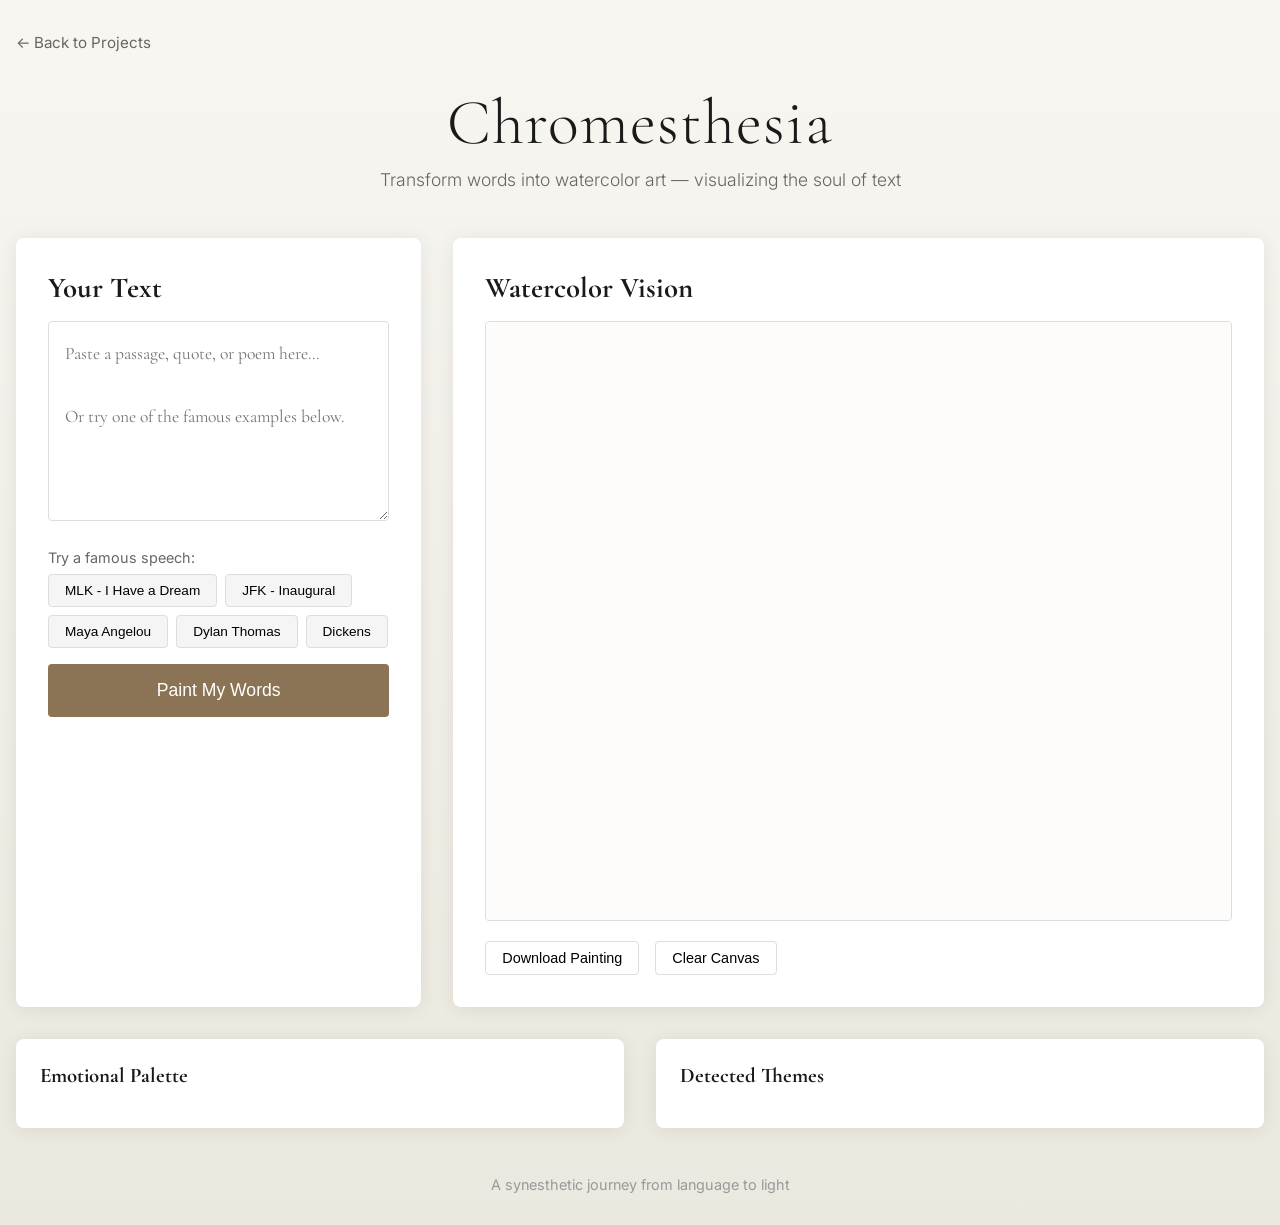
==== commit 2c71e2fd: "Update canvas resizing logic with fill style Set canvas fill style and draw a rectangle on resize." ====
--- a/chromesthesia/index.html
+++ b/chromesthesia/index.html
@@ -460,7 +460,8 @@
             const rect = canvas.getBoundingClientRect();
             canvas.width = rect.width * 2;
             canvas.height = rect.height * 2;
-            ctx.scale(2, 2);
+            ctx.scale(2, 2);ctx.fillStyle = '#fdfcfb';
+ctx.fillRect(0, 0, canvas.width / 2, canvas.height / 2);
         }
 
         resizeCanvas();
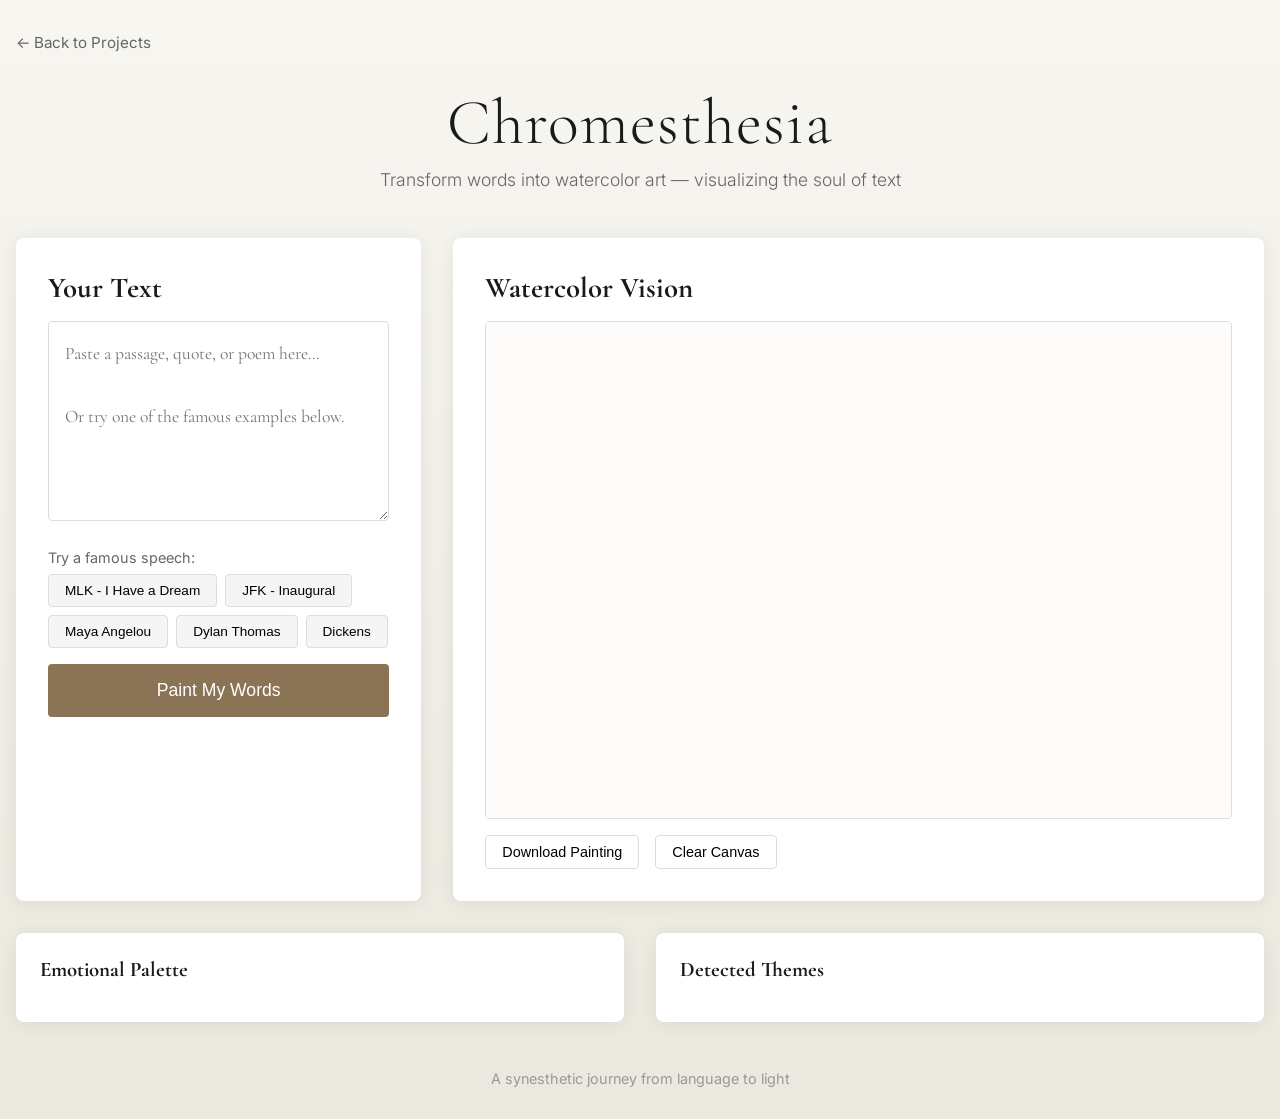
==== commit bfb8b8e3: "Refactor canvas setup and painting functions Updated the HTML and JavaScript for the watercolor appl" ====
--- a/chromesthesia/index.html
+++ b/chromesthesia/index.html
@@ -2,7 +2,7 @@
 <html lang="en">
 <head>
     <meta charset="UTF-8">
-    <meta name="viewport" content="width=device-width, initial-scale=1.0">
+    <meta name="viewport" content="width=device-width, initial-scale=1.0, maximum-scale=1.0, user-scalable=no">
     <title>Chromesthesia - Text to Watercolor</title>
     <link rel="preconnect" href="https://fonts.googleapis.com">
     <link rel="preconnect" href="https://fonts.gstatic.com" crossorigin>
@@ -163,13 +163,19 @@
             box-shadow: 0 2px 20px rgba(0, 0, 0, 0.08);
         }
 
-        #watercolorCanvas {
+        .canvas-wrapper {
             width: 100%;
-            height: 600px;
+            overflow: hidden;
             border: 1px solid #ddd;
             border-radius: 4px;
-            background: linear-gradient(to bottom, #fdfcfb 0%, #faf9f6 100%);
+            background: #fdfcfb;
             box-shadow: inset 0 1px 3px rgba(0, 0, 0, 0.05);
+        }
+
+        #watercolorCanvas {
+            display: block;
+            width: 100%;
+            height: auto;
         }
 
         .analysis-section {
@@ -345,7 +351,9 @@
 
             <div class="canvas-section">
                 <h2 class="section-title">Watercolor Vision</h2>
-                <canvas id="watercolorCanvas"></canvas>
+                <div class="canvas-wrapper">
+                    <canvas id="watercolorCanvas" width="1200" height="800"></canvas>
+                </div>
                 <div class="controls">
                     <button class="control-btn" id="downloadBtn">Download Painting</button>
                     <button class="control-btn" id="clearBtn">Clear Canvas</button>
@@ -396,7 +404,7 @@
             neutral: ['#D2B48C', '#C0C0C0', '#DEB887', '#F5DEB3']
         };
 
-        // Word-emotion dictionary (simplified sentiment analysis)
+        // Word-emotion dictionary
         const EMOTION_WORDS = {
             joy: ['joy', 'happy', 'delight', 'cheerful', 'glad', 'merry', 'jolly', 'pleased', 'content', 'bright', 'sunshine', 'laugh', 'smile', 'celebration', 'wonderful', 'fantastic', 'great', 'beautiful', 'lovely', 'amazing'],
             love: ['love', 'beloved', 'cherish', 'adore', 'affection', 'tender', 'caring', 'heart', 'embrace', 'kiss', 'passion', 'romance', 'devotion', 'dear', 'sweetheart', 'warmth'],
@@ -410,62 +418,31 @@
 
         // Theme to imagery mapping
         const THEME_IMAGERY = {
-            freedom: {
-                keywords: ['freedom', 'liberty', 'free', 'liberate', 'release', 'soar', 'fly', 'wings', 'bird', 'sky', 'break', 'chains', 'independent'],
-                icon: '🕊️',
-                paint: 'birds'
-            },
-            love: {
-                keywords: ['love', 'romance', 'heart', 'embrace', 'kiss', 'affection', 'beloved', 'cherish', 'adore'],
-                icon: '❤️',
-                paint: 'flowers'
-            },
-            nature: {
-                keywords: ['nature', 'tree', 'forest', 'mountain', 'river', 'ocean', 'sea', 'flower', 'garden', 'landscape', 'earth', 'green', 'meadow'],
-                icon: '🌿',
-                paint: 'landscape'
-            },
-            struggle: {
-                keywords: ['struggle', 'fight', 'battle', 'conflict', 'war', 'storm', 'wave', 'difficult', 'challenge', 'obstacle', 'adversity'],
-                icon: '⚡',
-                paint: 'storm'
-            },
-            hope: {
-                keywords: ['hope', 'dream', 'wish', 'aspire', 'faith', 'believe', 'future', 'tomorrow', 'rise', 'rising', 'dawn', 'sunrise', 'light'],
-                icon: '✨',
-                paint: 'sunrise'
-            },
-            loss: {
-                keywords: ['loss', 'grief', 'mourn', 'death', 'dying', 'gone', 'lost', 'farewell', 'goodbye', 'end', 'ending', 'autumn', 'fade', 'twilight'],
-                icon: '🍂',
-                paint: 'autumn'
-            },
-            strength: {
-                keywords: ['strong', 'strength', 'power', 'mighty', 'courage', 'brave', 'bold', 'fierce', 'lion', 'mountain', 'rock', 'steel', 'iron'],
-                icon: '💪',
-                paint: 'mountain'
-            },
-            journey: {
-                keywords: ['journey', 'path', 'road', 'way', 'travel', 'voyage', 'quest', 'adventure', 'grow', 'growth', 'change', 'transform', 'evolve'],
-                icon: '🛤️',
-                paint: 'path'
-            }
+            freedom: { keywords: ['freedom', 'liberty', 'free', 'liberate', 'release', 'soar', 'fly', 'wings', 'bird', 'sky', 'break', 'chains', 'independent'], icon: '🕊️', paint: 'birds' },
+            love: { keywords: ['love', 'romance', 'heart', 'embrace', 'kiss', 'affection', 'beloved', 'cherish', 'adore'], icon: '❤️', paint: 'flowers' },
+            nature: { keywords: ['nature', 'tree', 'forest', 'mountain', 'river', 'ocean', 'sea', 'flower', 'garden', 'landscape', 'earth', 'green', 'meadow'], icon: '🌿', paint: 'landscape' },
+            struggle: { keywords: ['struggle', 'fight', 'battle', 'conflict', 'war', 'storm', 'wave', 'difficult', 'challenge', 'obstacle', 'adversity'], icon: '⚡', paint: 'storm' },
+            hope: { keywords: ['hope', 'dream', 'wish', 'aspire', 'faith', 'believe', 'future', 'tomorrow', 'rise', 'rising', 'dawn', 'sunrise', 'light'], icon: '✨', paint: 'sunrise' },
+            loss: { keywords: ['loss', 'grief', 'mourn', 'death', 'dying', 'gone', 'lost', 'farewell', 'goodbye', 'end', 'ending', 'autumn', 'fade', 'twilight'], icon: '🍂', paint: 'autumn' },
+            strength: { keywords: ['strong', 'strength', 'power', 'mighty', 'courage', 'brave', 'bold', 'fierce', 'lion', 'mountain', 'rock', 'steel', 'iron'], icon: '💪', paint: 'mountain' },
+            journey: { keywords: ['journey', 'path', 'road', 'way', 'travel', 'voyage', 'quest', 'adventure', 'grow', 'growth', 'change', 'transform', 'evolve'], icon: '🛤️', paint: 'path' }
         };
 
-        // Canvas setup
+        // Canvas setup - FIXED SIZE, no dynamic resizing
         const canvas = document.getElementById('watercolorCanvas');
         const ctx = canvas.getContext('2d');
-
-        function resizeCanvas() {
-            const rect = canvas.getBoundingClientRect();
-            canvas.width = rect.width * 2;
-            canvas.height = rect.height * 2;
-            ctx.scale(2, 2);ctx.fillStyle = '#fdfcfb';
-ctx.fillRect(0, 0, canvas.width / 2, canvas.height / 2);
-        }
-
-        resizeCanvas();
-        window.addEventListener('resize', resizeCanvas);
+        
+        // Set fixed canvas dimensions (already set in HTML, but confirm here)
+        const CANVAS_WIDTH = 1200;
+        const CANVAS_HEIGHT = 800;
+        
+        // Draw initial background
+        function drawBackground() {
+            ctx.fillStyle = '#fdfcfb';
+            ctx.fillRect(0, 0, CANVAS_WIDTH, CANVAS_HEIGHT);
+        }
+        
+        drawBackground();
 
         // Text analysis
         function analyzeText(text) {
@@ -478,7 +455,6 @@
             const detectedThemes = [];
             const palette = [];
 
-            // Analyze emotions
             for (const [emotion, emotionWords] of Object.entries(EMOTION_WORDS)) {
                 const score = words.filter(word => emotionWords.includes(word)).length;
                 if (score > 0) {
@@ -486,13 +462,11 @@
                 }
             }
 
-            // Get top emotions and their colors
             const sortedEmotions = Object.entries(emotionScores)
                 .sort((a, b) => b[1] - a[1])
                 .slice(0, 4);
 
             if (sortedEmotions.length === 0) {
-                // Default neutral palette
                 palette.push(...EMOTION_COLORS.neutral.slice(0, 3));
             } else {
                 sortedEmotions.forEach(([emotion]) => {
@@ -501,7 +475,6 @@
                 });
             }
 
-            // Detect themes
             for (const [theme, data] of Object.entries(THEME_IMAGERY)) {
                 const matches = words.filter(word =>
                     data.keywords.some(keyword => word.includes(keyword) || keyword.includes(word))
@@ -517,7 +490,6 @@
                 }
             }
 
-            // Sort themes by score
             detectedThemes.sort((a, b) => b.score - a.score);
 
             return {
@@ -530,7 +502,6 @@
 
         // Display analysis results
         function displayAnalysis(analysis) {
-            // Display color palette
             const paletteDiv = document.getElementById('colorPalette');
             paletteDiv.innerHTML = '';
             analysis.palette.forEach((color, index) => {
@@ -542,7 +513,6 @@
                 paletteDiv.appendChild(swatch);
             });
 
-            // Display themes
             const themesList = document.getElementById('themesList');
             themesList.innerHTML = '';
             if (analysis.themes.length === 0) {
@@ -567,7 +537,6 @@
             ctx.fillStyle = gradient;
             ctx.beginPath();
 
-            // Create organic blob shape
             const points = 20;
             for (let i = 0; i < points; i++) {
                 const angle = (i / points) * Math.PI * 2;
@@ -587,53 +556,48 @@
         }
 
         function paintBirds(colors) {
-            const width = canvas.width / 2;
-            const height = canvas.height / 2;
-
-            // Sky background washes
+            const width = CANVAS_WIDTH;
+            const height = CANVAS_HEIGHT;
+
             for (let i = 0; i < 30; i++) {
                 const x = Math.random() * width;
                 const y = Math.random() * height * 0.6;
-                const radius = 40 + Math.random() * 80;
+                const radius = 80 + Math.random() * 160;
                 const color = colors[Math.floor(Math.random() * colors.length)];
                 drawWatercolorBlob(x, y, radius, color, 0.15);
             }
 
-            // Birds
             for (let i = 0; i < 8; i++) {
                 const x = width * 0.2 + Math.random() * width * 0.6;
                 const y = height * 0.3 + Math.random() * height * 0.4;
                 const color = colors[Math.floor(Math.random() * Math.min(2, colors.length))];
 
-                // Simple bird shape
                 ctx.strokeStyle = color + '80';
-                ctx.lineWidth = 2 + Math.random() * 2;
+                ctx.lineWidth = 4 + Math.random() * 4;
                 ctx.lineCap = 'round';
 
                 ctx.beginPath();
-                ctx.arc(x - 15, y, 8, 0, Math.PI, true);
+                ctx.arc(x - 30, y, 16, 0, Math.PI, true);
                 ctx.stroke();
 
                 ctx.beginPath();
-                ctx.arc(x + 15, y, 8, 0, Math.PI, true);
+                ctx.arc(x + 30, y, 16, 0, Math.PI, true);
                 ctx.stroke();
             }
         }
 
         function paintFlowers(colors) {
-            const width = canvas.width / 2;
-            const height = canvas.height / 2;
-
-            // Background wash
+            const width = CANVAS_WIDTH;
+            const height = CANVAS_HEIGHT;
+
             for (let i = 0; i < 20; i++) {
                 const x = Math.random() * width;
                 const y = Math.random() * height;
-                const radius = 60 + Math.random() * 100;
+                const radius = 120 + Math.random() * 200;
                 const color = colors[Math.floor(Math.random() * colors.length)];
                 drawWatercolorBlob(x, y, radius, color, 0.2);
             }
 
-            // Flowers
             for (let i = 0; i < 12; i++) {
                 const x = Math.random() * width;
                 const y = height * 0.4 + Math.random() * height * 0.5;
@@ -642,218 +606,183 @@
 
                 for (let p = 0; p < petalCount; p++) {
                     const angle = (p / petalCount) * Math.PI * 2;
-                    const px = x + Math.cos(angle) * 20;
-                    const py = y + Math.sin(angle) * 20;
-                    drawWatercolorBlob(px, py, 15, color, 0.4);
+                    const px = x + Math.cos(angle) * 40;
+                    const py = y + Math.sin(angle) * 40;
+                    drawWatercolorBlob(px, py, 30, color, 0.4);
                 }
 
-                // Center
-                drawWatercolorBlob(x, y, 8, colors[0], 0.6);
+                drawWatercolorBlob(x, y, 16, colors[0], 0.6);
             }
         }
 
         function paintLandscape(colors) {
-            const width = canvas.width / 2;
-            const height = canvas.height / 2;
-
-            // Sky
+            const width = CANVAS_WIDTH;
+            const height = CANVAS_HEIGHT;
+
             for (let i = 0; i < 25; i++) {
                 const x = Math.random() * width;
                 const y = Math.random() * height * 0.5;
-                const radius = 50 + Math.random() * 100;
+                const radius = 100 + Math.random() * 200;
                 const color = colors[colors.length - 1] || colors[0];
                 drawWatercolorBlob(x, y, radius, color, 0.2);
             }
 
-            // Mountains/hills
             for (let layer = 0; layer < 3; layer++) {
                 const y = height * (0.4 + layer * 0.15);
                 const color = colors[Math.floor(layer * colors.length / 3)] || colors[0];
 
                 for (let i = 0; i < 15; i++) {
                     const x = (i / 15) * width;
-                    const radius = 40 + Math.random() * 60;
-                    drawWatercolorBlob(x, y + Math.random() * 20, radius, color, 0.25 + layer * 0.1);
+                    const radius = 80 + Math.random() * 120;
+                    drawWatercolorBlob(x, y + Math.random() * 40, radius, color, 0.25 + layer * 0.1);
                 }
             }
         }
 
         function paintStorm(colors) {
-            const width = canvas.width / 2;
-            const height = canvas.height / 2;
-
-            // Dark clouds
+            const width = CANVAS_WIDTH;
+            const height = CANVAS_HEIGHT;
+
             for (let i = 0; i < 30; i++) {
                 const x = Math.random() * width;
                 const y = Math.random() * height * 0.6;
-                const radius = 60 + Math.random() * 100;
+                const radius = 120 + Math.random() * 200;
                 const color = colors[Math.floor(Math.random() * colors.length)];
                 drawWatercolorBlob(x, y, radius, color, 0.25);
             }
 
-            // Waves
             for (let i = 0; i < 20; i++) {
                 const x = Math.random() * width;
                 const y = height * 0.6 + Math.random() * height * 0.4;
                 const color = colors[Math.floor(Math.random() * colors.length)];
-                drawWatercolorBlob(x, y, 40 + Math.random() * 60, color, 0.3);
+                drawWatercolorBlob(x, y, 80 + Math.random() * 120, color, 0.3);
             }
         }
 
         function paintSunrise(colors) {
-            const width = canvas.width / 2;
-            const height = canvas.height / 2;
-
-            // Sun
+            const width = CANVAS_WIDTH;
+            const height = CANVAS_HEIGHT;
+
             const sunY = height * 0.4;
             for (let i = 0; i < 15; i++) {
-                const radius = 40 + i * 10;
+                const radius = 80 + i * 20;
                 const color = colors[Math.min(i % colors.length, colors.length - 1)];
                 drawWatercolorBlob(width / 2, sunY, radius, color, 0.15);
             }
 
-            // Sky layers
             for (let i = 0; i < 40; i++) {
                 const x = Math.random() * width;
                 const y = Math.random() * height;
-                const radius = 50 + Math.random() * 80;
+                const radius = 100 + Math.random() * 160;
                 const color = colors[Math.floor(Math.random() * colors.length)];
                 drawWatercolorBlob(x, y, radius, color, 0.1);
             }
         }
 
         function paintAutumn(colors) {
-            const width = canvas.width / 2;
-            const height = canvas.height / 2;
-
-            // Background
+            const width = CANVAS_WIDTH;
+            const height = CANVAS_HEIGHT;
+
             for (let i = 0; i < 25; i++) {
                 const x = Math.random() * width;
                 const y = Math.random() * height;
-                const radius = 60 + Math.random() * 100;
+                const radius = 120 + Math.random() * 200;
                 const color = colors[Math.floor(Math.random() * colors.length)];
                 drawWatercolorBlob(x, y, radius, color, 0.15);
             }
 
-            // Falling leaves
             for (let i = 0; i < 20; i++) {
                 const x = Math.random() * width;
                 const y = Math.random() * height;
                 const color = colors[Math.floor(Math.random() * colors.length)];
 
-                // Leaf shape
                 ctx.fillStyle = color + '60';
                 ctx.beginPath();
-                ctx.ellipse(x, y, 8, 15, Math.random() * Math.PI, 0, Math.PI * 2);
+                ctx.ellipse(x, y, 16, 30, Math.random() * Math.PI, 0, Math.PI * 2);
                 ctx.fill();
             }
         }
 
         function paintMountain(colors) {
-            const width = canvas.width / 2;
-            const height = canvas.height / 2;
-
-            // Sky
+            const width = CANVAS_WIDTH;
+            const height = CANVAS_HEIGHT;
+
             for (let i = 0; i < 20; i++) {
                 const x = Math.random() * width;
                 const y = Math.random() * height * 0.4;
-                const radius = 70 + Math.random() * 100;
+                const radius = 140 + Math.random() * 200;
                 const color = colors[colors.length - 1] || colors[0];
                 drawWatercolorBlob(x, y, radius, color, 0.15);
             }
 
-            // Mountain peak
             const peakX = width / 2;
             const peakY = height * 0.3;
 
             for (let i = 0; i < 30; i++) {
-                const spread = i * 15;
+                const spread = i * 30;
                 const x = peakX + (Math.random() - 0.5) * spread;
-                const y = peakY + i * 8;
+                const y = peakY + i * 16;
                 const color = colors[Math.floor(i * colors.length / 30)] || colors[0];
-                drawWatercolorBlob(x, y, 40 + Math.random() * 40, color, 0.25);
+                drawWatercolorBlob(x, y, 80 + Math.random() * 80, color, 0.25);
             }
         }
 
         function paintPath(colors) {
-            const width = canvas.width / 2;
-            const height = canvas.height / 2;
-
-            // Background
+            const width = CANVAS_WIDTH;
+            const height = CANVAS_HEIGHT;
+
             for (let i = 0; i < 30; i++) {
                 const x = Math.random() * width;
                 const y = Math.random() * height;
-                const radius = 60 + Math.random() * 100;
+                const radius = 120 + Math.random() * 200;
                 const color = colors[Math.floor(Math.random() * colors.length)];
                 drawWatercolorBlob(x, y, radius, color, 0.15);
             }
 
-            // Winding path
             const points = 20;
             for (let i = 0; i < points; i++) {
                 const t = i / points;
                 const x = width * 0.2 + Math.sin(t * Math.PI * 2) * width * 0.2 + t * width * 0.6;
                 const y = height * 0.8 - t * height * 0.5;
                 const color = colors[0];
-                drawWatercolorBlob(x, y, 25 + Math.random() * 20, color, 0.2);
+                drawWatercolorBlob(x, y, 50 + Math.random() * 40, color, 0.2);
             }
         }
 
         function paintAbstract(colors) {
-            const width = canvas.width / 2;
-            const height = canvas.height / 2;
-
-            // Abstract color field
+            const width = CANVAS_WIDTH;
+            const height = CANVAS_HEIGHT;
+
             for (let i = 0; i < 50; i++) {
                 const x = Math.random() * width;
                 const y = Math.random() * height;
-                const radius = 40 + Math.random() * 120;
+                const radius = 80 + Math.random() * 240;
                 const color = colors[Math.floor(Math.random() * colors.length)];
                 drawWatercolorBlob(x, y, radius, color, 0.2);
             }
         }
 
-        // Main painting function with animation
+        // Main painting function
         async function createPainting(analysis) {
             const { palette, primaryTheme } = analysis;
 
-            // Clear canvas
-            ctx.clearRect(0, 0, canvas.width, canvas.height);
-
-            // Show status
+            // Clear and redraw background
+            drawBackground();
+
             showStatus('Painting in progress...');
 
-            // Simulate progressive painting
             await new Promise(resolve => setTimeout(resolve, 300));
 
-            // Choose painting method based on theme
             switch(primaryTheme) {
-                case 'birds':
-                    paintBirds(palette);
-                    break;
-                case 'flowers':
-                    paintFlowers(palette);
-                    break;
-                case 'landscape':
-                    paintLandscape(palette);
-                    break;
-                case 'storm':
-                    paintStorm(palette);
-                    break;
-                case 'sunrise':
-                    paintSunrise(palette);
-                    break;
-                case 'autumn':
-                    paintAutumn(palette);
-                    break;
-                case 'mountain':
-                    paintMountain(palette);
-                    break;
-                case 'path':
-                    paintPath(palette);
-                    break;
-                default:
-                    paintAbstract(palette);
+                case 'birds': paintBirds(palette); break;
+                case 'flowers': paintFlowers(palette); break;
+                case 'landscape': paintLandscape(palette); break;
+                case 'storm': paintStorm(palette); break;
+                case 'sunrise': paintSunrise(palette); break;
+                case 'autumn': paintAutumn(palette); break;
+                case 'mountain': paintMountain(palette); break;
+                case 'path': paintPath(palette); break;
+                default: paintAbstract(palette);
             }
 
             showStatus('Painting complete!');
@@ -888,7 +817,7 @@
         });
 
         document.getElementById('clearBtn').addEventListener('click', () => {
-            ctx.clearRect(0, 0, canvas.width, canvas.height);
+            drawBackground();
             document.getElementById('colorPalette').innerHTML = '';
             document.getElementById('themesList').innerHTML = '';
         });
@@ -900,17 +829,12 @@
             link.click();
         });
 
-        // Example buttons
         document.querySelectorAll('.example-btn').forEach(btn => {
             btn.addEventListener('click', () => {
                 const example = btn.dataset.example;
                 document.getElementById('textInput').value = FAMOUS_SPEECHES[example];
             });
         });
-
-        // Initial canvas background
-        ctx.fillStyle = '#fdfcfb';
-        ctx.fillRect(0, 0, canvas.width / 2, canvas.height / 2);
     </script>
 </body>
 </html>
